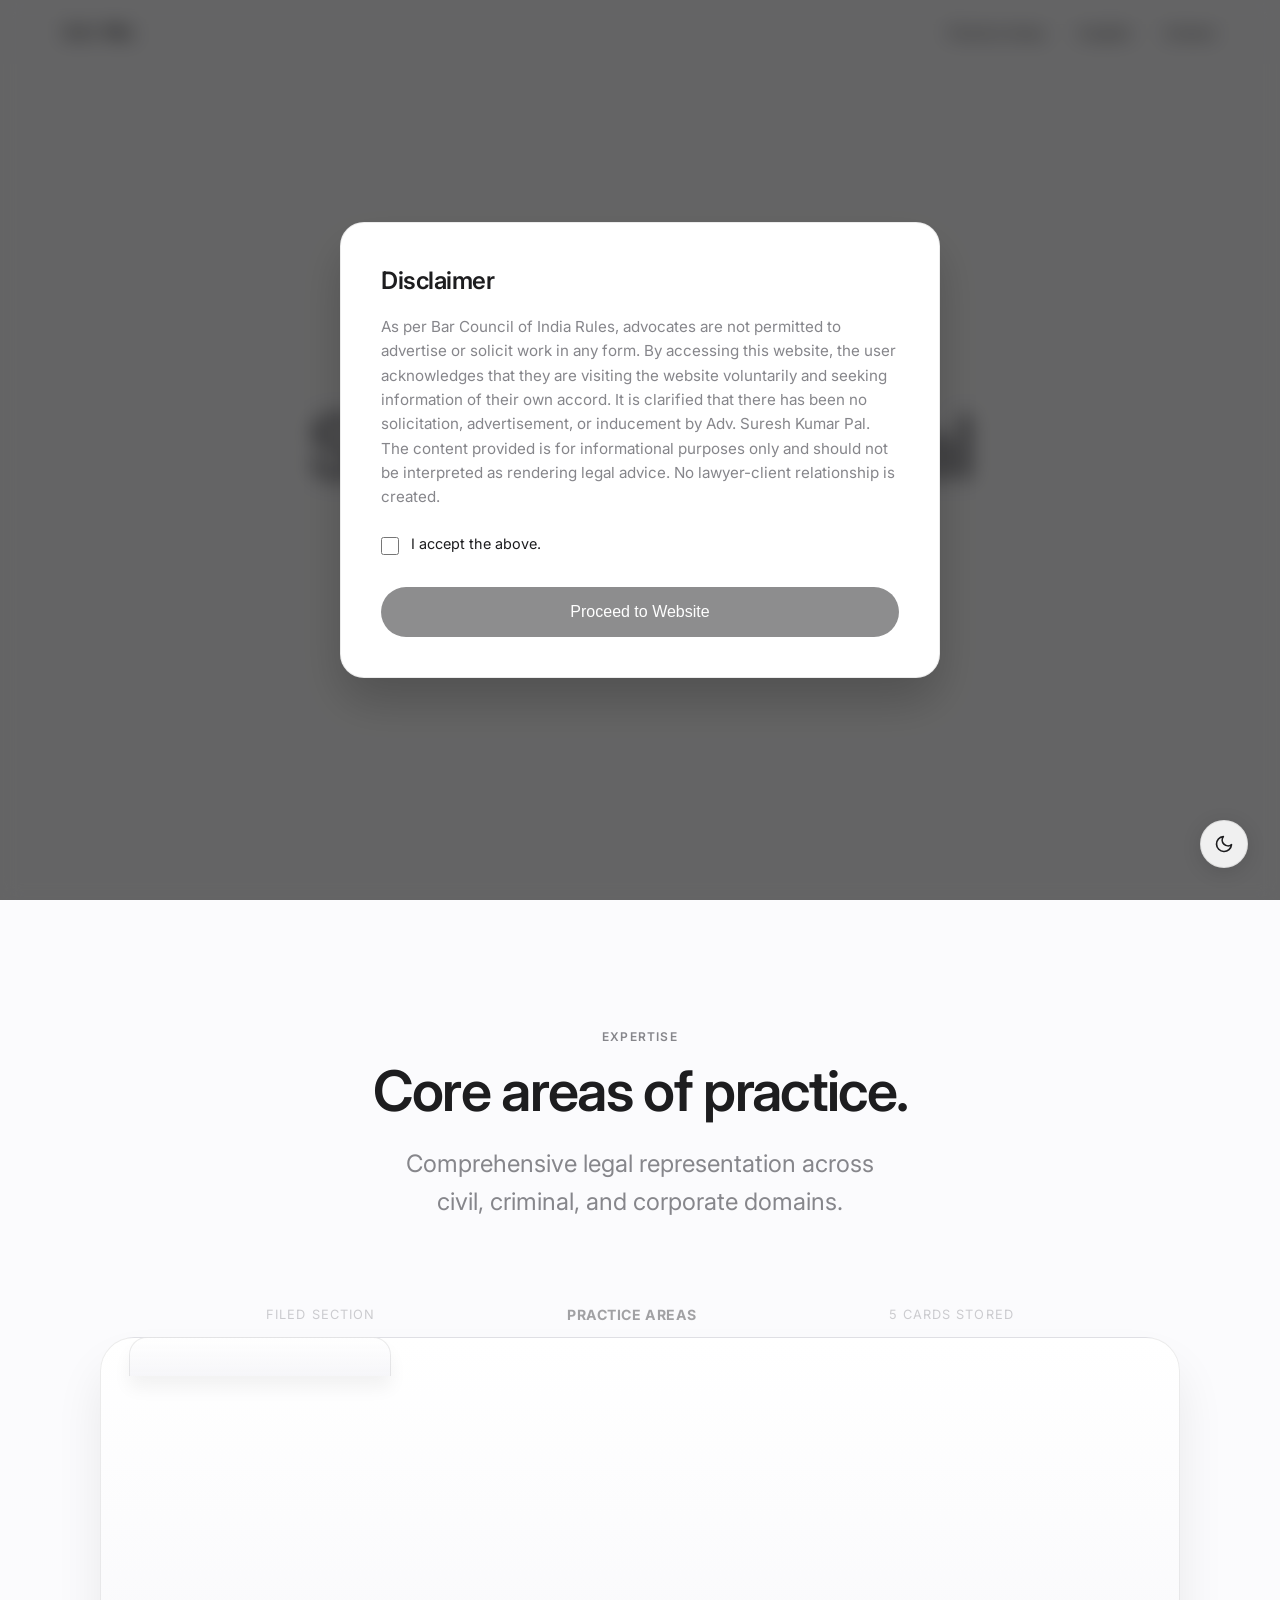
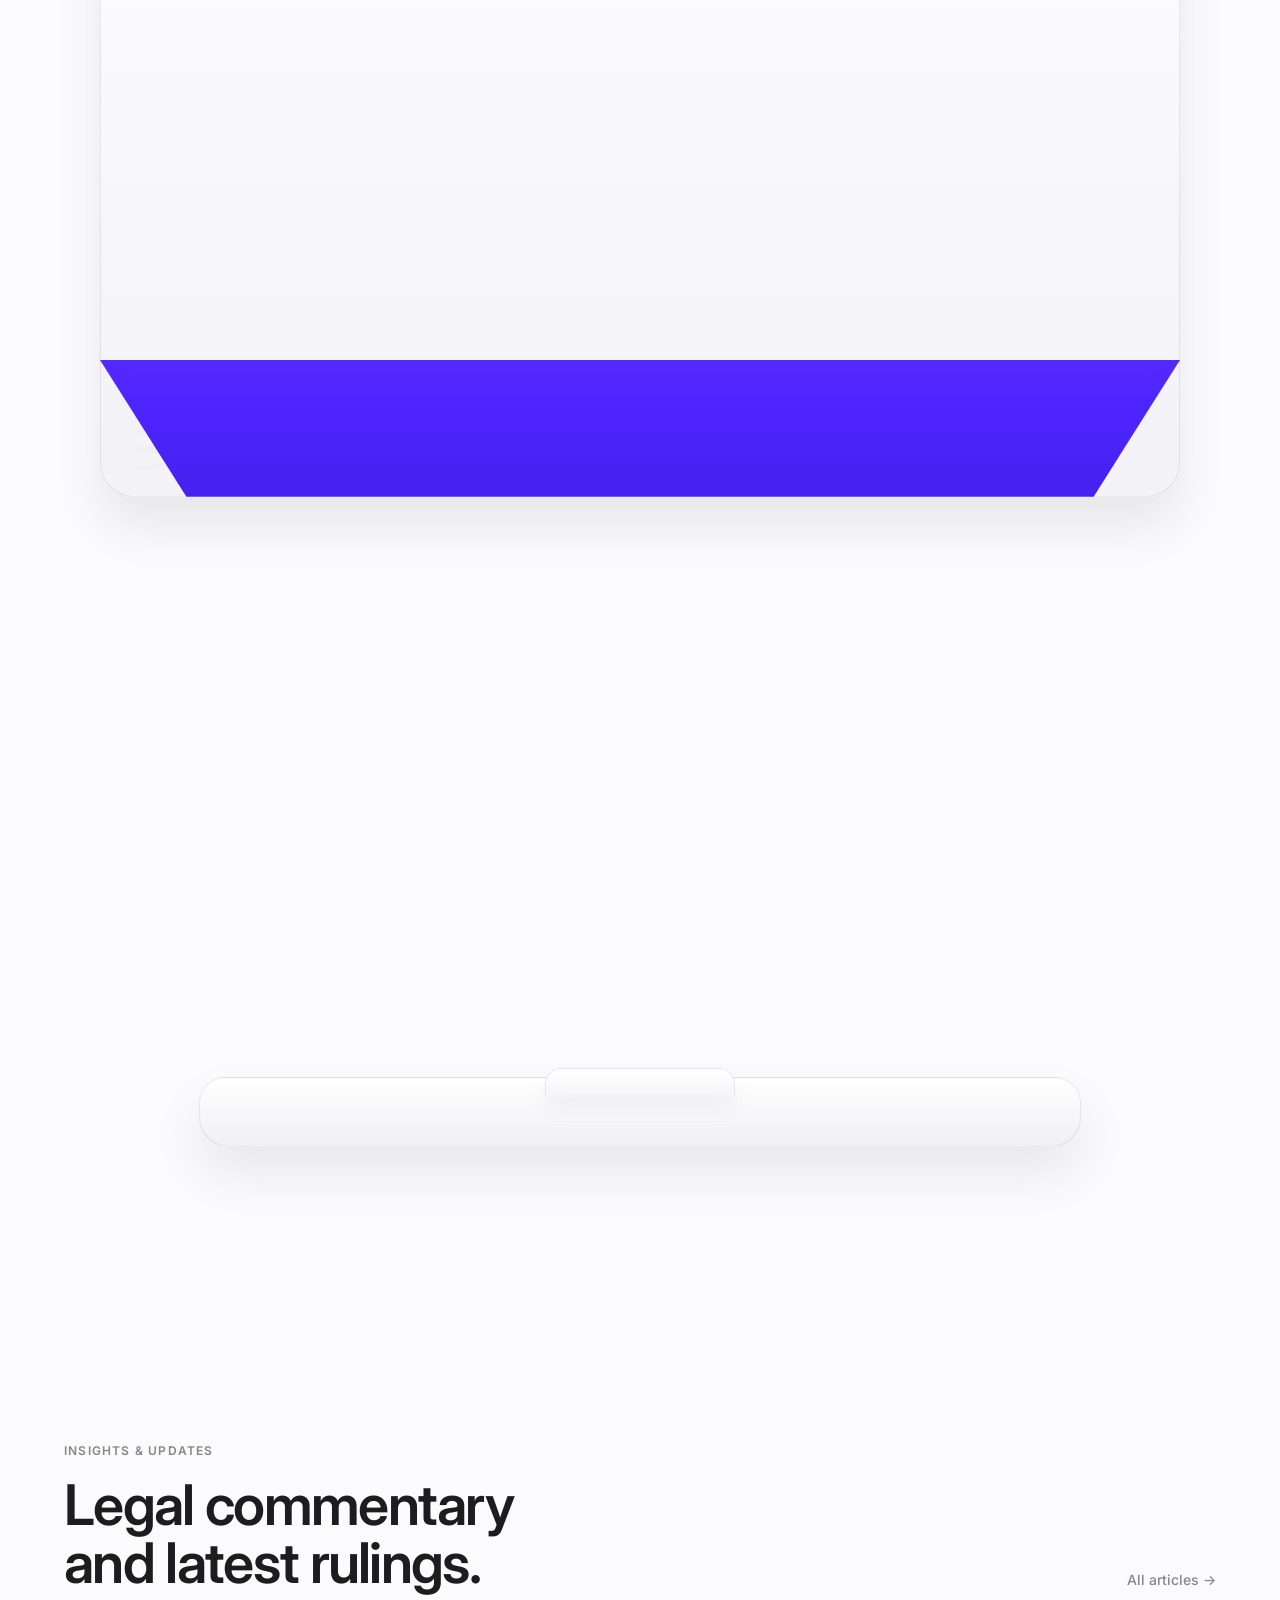
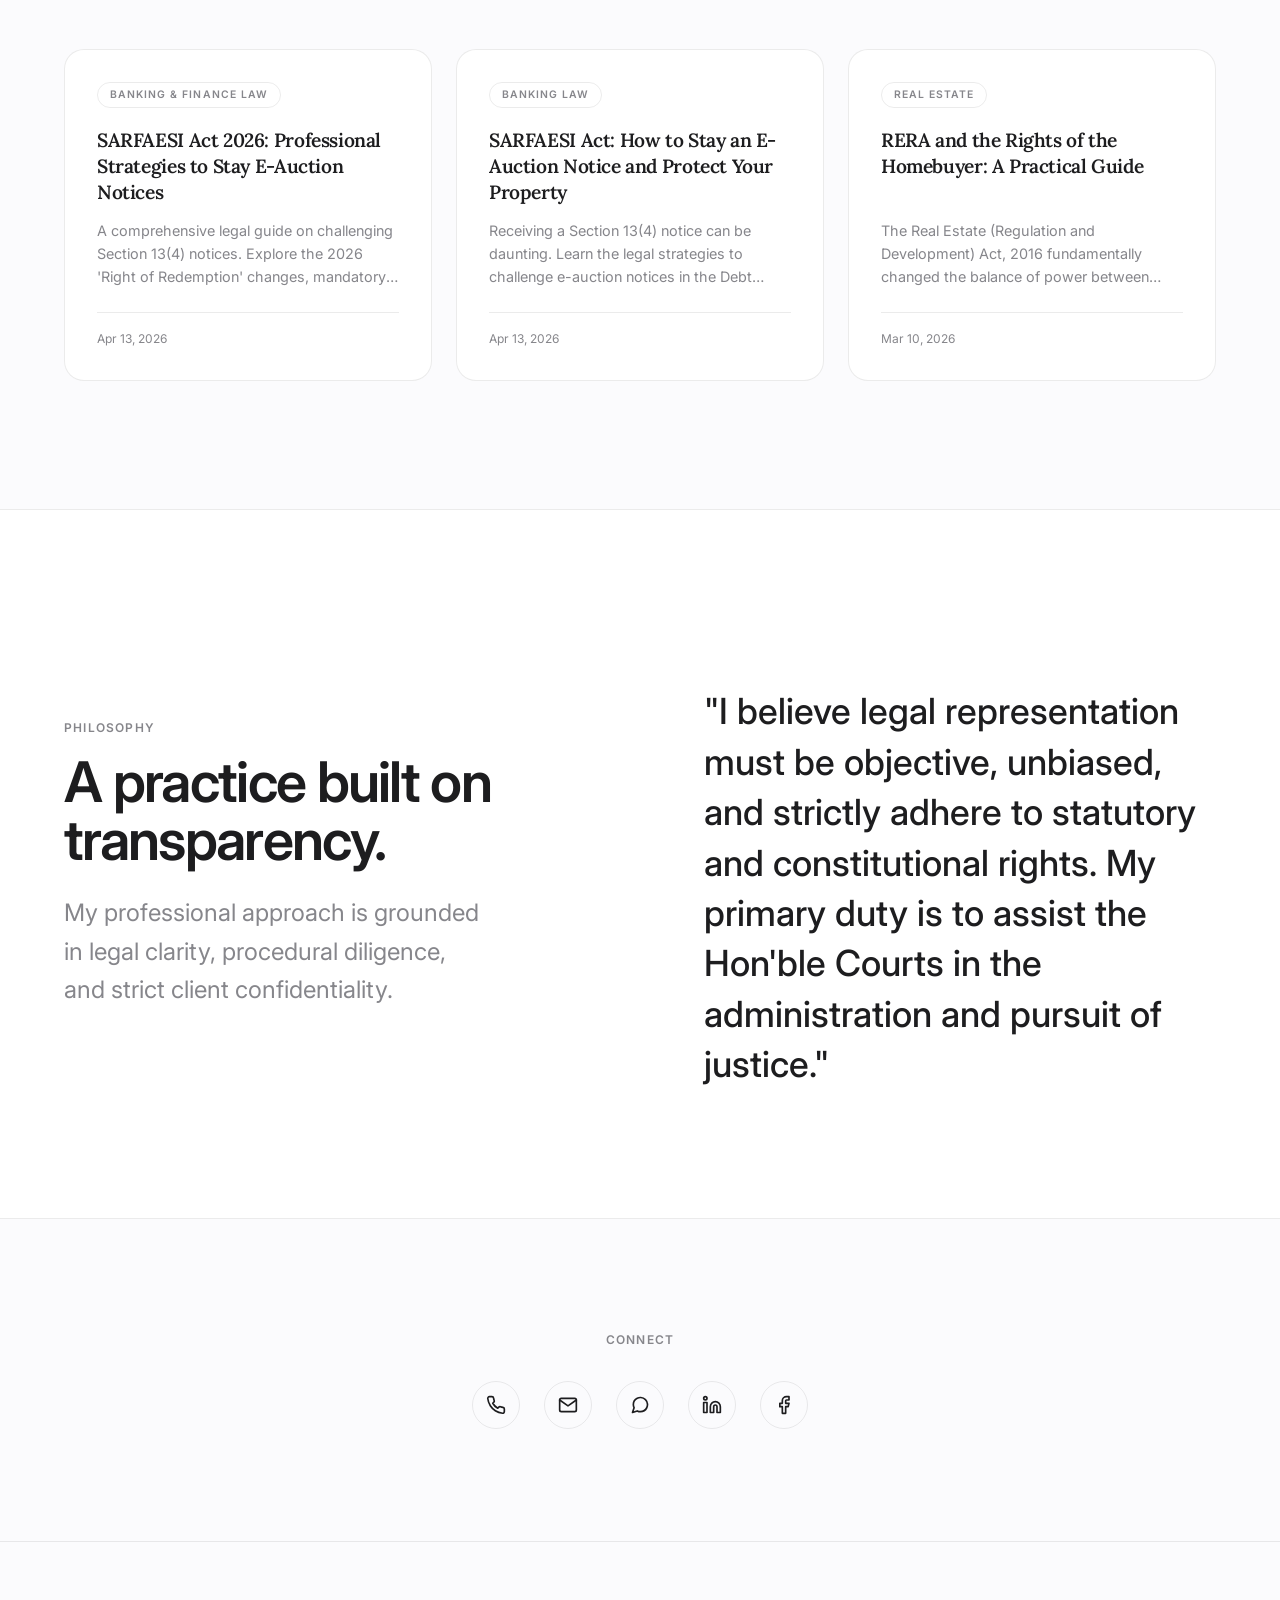
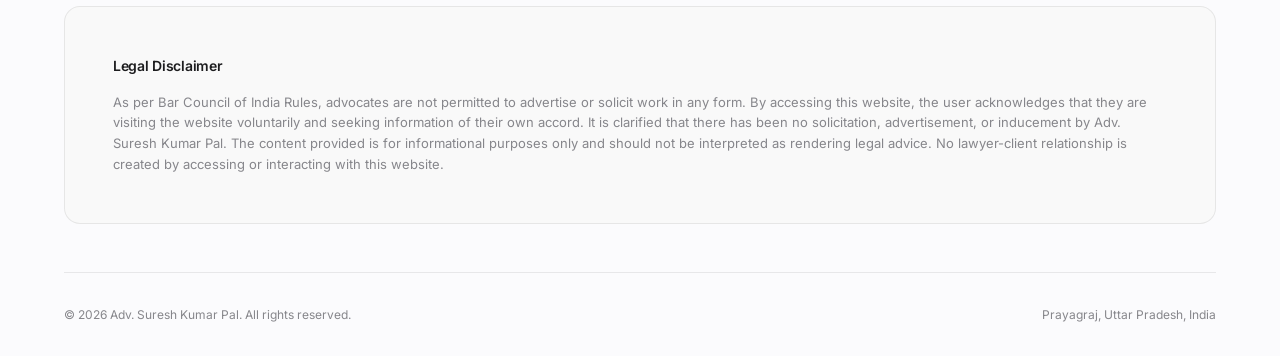
==== index.html @ 472069ef "Place practice area cards inside folder scene" ====
<!DOCTYPE html>
<html lang="en">

<head>
  <meta charset="UTF-8">
  <meta name="viewport" content="width=device-width, initial-scale=1.0, viewport-fit=cover">

  <title>Adv. Suresh Kumar Pal | High Court, Allahabad</title>
  <meta name="description"
    content="Advocate Suresh Kumar Pal - Delivering trusted legal expertise, civil litigation, and criminal defense at the High Court of Allahabad.">
  <meta name="keywords"
    content="Advocate Suresh Kumar Pal, High Court Allahabad, Lawyer Prayagraj, DRT, Civil Litigation, Criminal Defense">
  <meta name="author" content="Adv. Suresh Kumar Pal">

  <meta property="og:title" content="Advocate Suresh Kumar Pal">
  <meta property="og:description"
    content="Trusted legal expertise with integrity, precision, and unwavering commitment to justice.">
  <meta property="og:type" content="website">

  <link rel="preconnect" href="https://fonts.googleapis.com">
  <link rel="preconnect" href="https://fonts.gstatic.com" crossorigin>
  <link
    href="https://fonts.googleapis.com/css2?family=Inter:wght@300;400;500;600;700&family=Lora:ital,wght@0,400;0,600;1,400&display=swap"
    rel="stylesheet">

  <!-- Netlify Identity Widget -->
  <script src="https://identity.netlify.com/v1/netlify-identity-widget.js"></script>

  <style>
    /* ── BASE & VARIABLES ── */
    :root {
      --bg-color: #fbfbfd;
      --card-bg: #ffffff;
      --text-main: #1d1d1f;
      --text-muted: #86868b;
      --text-light: #f5f5f7;
      --accent: #2c2c2e;
      --border: rgba(0, 0, 0, 0.08);
      --nav-bg: rgba(251, 251, 253, 0.8);
      --ease: cubic-bezier(0.25, 0.1, 0.25, 1);
      --spring: cubic-bezier(0.175, 0.885, 0.32, 1.275);
    }

    html.dark-mode {
      --bg-color: #121212;
      --card-bg: #1e1e1e;
      --text-main: #f5f5f7;
      --text-muted: #a1a1a6;
      --text-light: #1d1d1f;
      --accent: #e5e5ea;
      --border: rgba(255, 255, 255, 0.15);
      --nav-bg: rgba(18, 18, 18, 0.85);
    }

    * {
      box-sizing: border-box;
      margin: 0;
      padding: 0;
    }

    html {
      scroll-behavior: smooth;
      font-size: 16px;
    }

    /* ── SCROLL PROGRESS ── */
    @keyframes progress { 0% { width: 0; } 100% { width: 100%; } }
    #progress-bar {
      position: fixed; top: 0; left: 0;
      height: 3px; width: 0%;
      background: var(--text-main);
      z-index: 2001;
      animation: progress linear forwards;
      animation-timeline: scroll(root);
    }

    body {
      font-family: 'Inter', -apple-system, BlinkMacSystemFont, "Segoe UI", Roboto, sans-serif;
      background-color: var(--bg-color);
      color: var(--text-main);
      line-height: 1.5;
      -webkit-font-smoothing: antialiased;
      -moz-osx-font-smoothing: grayscale;
      overflow-x: hidden;
      transition: background-color 0.3s var(--ease), color 0.3s var(--ease);
    }

    /* ── TYPOGRAPHY ── */
    h1,
    h2,
    h3,
    h4 {
      letter-spacing: -0.02em;
      font-weight: 600;
    }

    p {
      font-weight: 400;
      line-height: 1.6;
    }

    .eyebrow {
      font-size: 0.75rem;
      font-weight: 600;
      letter-spacing: 0.1em;
      text-transform: uppercase;
      color: var(--text-muted);
      margin-bottom: 1rem;
      display: block;
    }

    .section-title {
      font-size: clamp(2rem, 5vw, 3.5rem);
      line-height: 1.05;
      margin-bottom: 1.5rem;
      letter-spacing: -0.03em;
    }

    .section-subtitle {
      font-size: clamp(1.125rem, 2vw, 1.5rem);
      color: var(--text-muted);
      max-width: 700px;
      font-weight: 400;
      text-wrap: balance;
    }

    .text-center {
      text-align: center;
    }

    .text-center .section-subtitle {
      margin: 0 auto;
    }

    /* ── NAVIGATION (FROSTED GLASS) ── */
    nav {
      position: fixed;
      top: 0;
      left: 0;
      right: 0;
      height: 64px;
      display: flex;
      align-items: center;
      justify-content: space-between;
      padding: 0 5%;
      background: var(--nav-bg);
      backdrop-filter: saturate(180%) blur(20px);
      -webkit-backdrop-filter: saturate(180%) blur(20px);
      border-bottom: 1px solid transparent;
      z-index: 1000;
      transition: border-bottom 0.3s var(--ease);
    }

    nav.scrolled {
      border-bottom: 1px solid var(--border);
    }

    .nav-brand {
      font-size: 1rem;
      font-weight: 700;
      color: var(--text-main);
      text-decoration: none;
      letter-spacing: 0.05em;
      transition: opacity 0.3s var(--ease);
      -webkit-tap-highlight-color: transparent;
      position: relative;
      z-index: 1001; /* Above mobile menu overlay */
    }

    .nav-brand:hover {
      opacity: 0.8;
    }

    .nav-links {
      display: flex;
      gap: 32px;
      list-style: none;
      align-items: center;
    }
    
    .nav-links a {
      font-size: 0.875rem;
      font-weight: 500;
      color: var(--text-main);
      text-decoration: none;
      opacity: 0.8;
      transition: opacity 0.3s var(--ease), transform 0.2s var(--ease);
      padding-bottom: 2px;
    }
    
    .nav-links a:hover {
      opacity: 1;
      transform: translateY(-1px);
    }

    /* ── RESTORED: selector was accidentally deleted ── */
    .nav-icon:hover {
      color: var(--text-main);
      transform: scale(1.1);
      background: rgba(0, 0, 0, 0.03);
    }

    .nav-icon:active {
      transform: scale(0.92);
      transition: transform 0.1s ease-out;
    }

    /* Tooltip */
    .nav-icon::after {
      content: attr(data-tooltip);
      position: absolute;
      bottom: -28px;
      left: 50%;
      transform: translateX(-50%) translateY(6px);
      opacity: 0;
      pointer-events: none;
      font-size: 0.6rem;
      font-weight: 600;
      letter-spacing: 0.08em;
      text-transform: uppercase;
      color: #fff;
      background: var(--text-main);
      padding: 3px 8px;
      border-radius: 6px;
      white-space: nowrap;
      transition: opacity 0.25s var(--ease), transform 0.25s var(--ease);
      z-index: 10;
    }

    .nav-icon:hover::after {
      opacity: 1;
      transform: translateX(-50%) translateY(0);
    }

    .menu-toggle {
      display: none;
      background: none;
      border: none;
      padding: 0.5rem;
      cursor: pointer;
      color: var(--text-main);
      z-index: 1001;
    }
    
    .mobile-menu-overlay {
      position: fixed;
      top: 0; left: 0; width: 100%; height: 100vh;
      background: rgba(251, 251, 253, 0.95);
      backdrop-filter: blur(10px);
      -webkit-backdrop-filter: blur(10px);
      z-index: 999;
      display: flex; align-items: center; justify-content: center;
      opacity: 0; pointer-events: none;
      transition: opacity 0.3s var(--ease);
    }
    
    .mobile-menu-overlay.active {
      opacity: 1; pointer-events: auto;
    }
    
    .mobile-menu-content {
      display: flex; flex-direction: column; gap: 40px; text-align: center;
      transform: translateY(20px); transition: transform 0.4s var(--spring);
    }
    
    .mobile-menu-overlay.active .mobile-menu-content {
      transform: translateY(0);
    }
    
    .mobile-link {
      font-size: 1.5rem; font-weight: 600; color: #1d1d1f; text-decoration: none;
    }
    
    @media (max-width: 768px) {
      .nav-links { display: none; }
      .menu-toggle { display: block; }
    }
    
    /* ── GLOBAL FAB ── */
    .fab-btn {
      position: fixed;
      bottom: 32px;
      right: 32px;
      width: 48px;
      height: 48px;
      border-radius: 50%;
      background: rgba(255, 255, 255, 0.9);
      backdrop-filter: blur(10px);
      -webkit-backdrop-filter: blur(10px);
      box-shadow: 0 4px 20px rgba(0,0,0,0.12);
      display: flex;
      align-items: center;
      justify-content: center;
      z-index: 9999;
      border: 1px solid var(--border);
      cursor: pointer;
      transition: transform 0.3s var(--spring), box-shadow 0.3s var(--ease);
      color: var(--text-main);
    }
    .fab-btn:hover {
      transform: scale(1.05) translateY(-2px);
      box-shadow: 0 6px 24px rgba(0,0,0,0.18);
    }
    .fab-btn:active {
      transform: scale(0.95);
    }
    html.dark-mode .fab-btn {
      background: rgba(28, 28, 30, 0.9);
      color: #fff;
      border-color: rgba(255,255,255,0.15);
      box-shadow: 0 4px 20px rgba(255,255,255,0.08);
    }

    /* ── HERO SECTION ── */
    .hero {
      min-height: 100vh;
      display: flex;
      flex-direction: column;
      justify-content: center;
      align-items: center;
      text-align: center;
      padding: 0 5%;
      padding-top: 64px;
    }

    .hero h1 {
      font-size: clamp(3rem, 8vw, 5.5rem);
      font-weight: 700;
      line-height: 1.05;
      letter-spacing: -0.04em;
      max-width: 1000px;
      margin-bottom: 1.5rem;
    }

    .hero h1 span {
      color: var(--text-muted);
    }

    .hero p {
      font-size: clamp(1.25rem, 3vw, 1.75rem);
      color: var(--text-muted);
      max-width: 700px;
      margin: 0 auto 3rem auto;
      font-weight: 400;
      text-wrap: balance;
    }

    .btn {
      display: inline-flex;
      align-items: center;
      justify-content: center;
      padding: 0.75rem 1.75rem;
      border-radius: 9999px;
      font-size: 1rem;
      font-weight: 500;
      text-decoration: none;
      transition: all 0.3s var(--ease), transform 0.25s var(--spring);
      cursor: pointer;
      -webkit-tap-highlight-color: transparent;
    }

    .btn:hover {
      transform: translateY(-1px);
    }

    .btn:active {
      transform: scale(0.98);
      transition: transform 0.1s ease-out;
    }

    .btn-primary {
      background: var(--text-main);
      color: #fff;
      border: 1px solid var(--text-main);
      position: relative;
      overflow: hidden;
    }

    .btn-primary::before {
      content: '';
      position: absolute;
      top: 0;
      left: -100%;
      width: 50%;
      height: 100%;
      background: linear-gradient(to right, rgba(255, 255, 255, 0) 0%, rgba(255, 255, 255, 0.15) 50%, rgba(255, 255, 255, 0) 100%);
      transform: skewX(-25deg);
      transition: left 0.6s var(--ease);
    }

    .btn-primary:hover {
      background: #424245;
      border-color: #424245;
      transform: scale(1.02);
    }

    .btn-primary:hover::before {
      left: 150%;
    }

    /* ── LAYOUT CONTAINERS ── */
    .section {
      padding: 8rem 5%;
    }

    .container {
      max-width: 1200px;
      margin: 0 auto;
    }

    .grid-2 {
      display: grid;
      grid-template-columns: 1fr 1fr;
      gap: 4rem;
      align-items: center;
    }

    /* ── ABOUT SECTION ── */
    .about-text p {
      font-size: 1.25rem;
      color: var(--text-muted);
      margin-bottom: 1.5rem;
    }

    .about-text p strong {
      color: var(--text-main);
    }

    /* ── PRACTICE AREAS ── */
    #practice {
      overflow: clip;
    }

    .practice-stack-stage {
      position: relative;
      margin-top: 4rem;
      min-height: 1500px;
      padding: 0 0 10rem;
      perspective: 1600px;
      perspective-origin: center top;
      --stack-progress: 0;
      --folder-open: 0;
      --stored-progress: 0;
    }

    .practice-stack-stage::before {
      content: '';
      position: absolute;
      left: 50%;
      bottom: 2.4rem;
      width: min(100%, 880px);
      height: 68px;
      transform: translateX(-50%);
      border-radius: 26px 26px 30px 30px;
      background:
        linear-gradient(180deg, rgba(255, 255, 255, 0.88), rgba(240, 240, 245, 0.98));
      border: 1px solid rgba(0, 0, 0, 0.08);
      box-shadow:
        inset 0 1px 0 rgba(255, 255, 255, 0.95),
        0 26px 50px rgba(0, 0, 0, 0.08);
      z-index: 0;
      transition: transform 0.5s var(--ease), box-shadow 0.5s var(--ease);
    }

    .practice-stack-stage::after {
      content: '';
      position: absolute;
      left: 50%;
      bottom: calc(2.4rem + 52px);
      width: 188px;
      height: 26px;
      transform: translateX(calc(-50% + (var(--folder-open) * 14px)));
      border-radius: 16px 16px 0 0;
      background: linear-gradient(180deg, rgba(255, 255, 255, 0.94), rgba(246, 246, 249, 0.98));
      border: 1px solid rgba(0, 0, 0, 0.08);
      border-bottom: none;
      box-shadow: 0 12px 22px rgba(0, 0, 0, 0.05);
      z-index: 0;
      transition: transform 0.5s var(--ease);
    }

    .practice-folder-component {
      position: sticky;
      top: 140px;
      width: min(100%, 1080px);
      margin: 0 auto;
      transform: translateY(calc(18px - (var(--stored-progress) * 22px)));
      pointer-events: auto;
      z-index: 1;
      transition: transform 0.45s var(--ease), opacity 0.45s var(--ease);
    }

    .practice-folder-meta {
      display: flex;
      align-items: center;
      justify-content: space-between;
      gap: 1rem;
      margin: 0 auto 0.75rem;
      width: min(100%, 760px);
      padding: 0 0.4rem;
      color: var(--text-muted);
      font-size: 0.8rem;
      letter-spacing: 0.08em;
      text-transform: uppercase;
      opacity: calc(0.4 + (var(--stored-progress) * 0.6));
    }

    .practice-folder-meta strong {
      color: var(--text-main);
      font-size: 0.88rem;
      letter-spacing: 0.04em;
    }

    .practice-folder-shell {
      position: relative;
      width: min(100%, 1080px);
      min-height: 760px;
      margin: 0 auto;
      padding: 2.5rem 2rem 5.5rem;
      border-radius: 34px;
      background:
        linear-gradient(180deg, rgba(255, 255, 255, 0.98), rgba(242, 242, 247, 0.98));
      border: 1px solid rgba(0, 0, 0, 0.08);
      box-shadow:
        inset 0 1px 0 rgba(255, 255, 255, 0.95),
        0 30px 48px rgba(0, 0, 0, 0.08);
      overflow: visible;
    }

    .practice-folder-shell::before {
      content: '';
      position: absolute;
      left: 28px;
      top: -1px;
      width: 260px;
      height: 38px;
      border-radius: 18px 18px 0 0;
      background: linear-gradient(180deg, rgba(255, 255, 255, 1), rgba(246, 246, 249, 0.98));
      border: 1px solid rgba(0, 0, 0, 0.08);
      border-bottom: none;
      box-shadow: 0 12px 18px rgba(0, 0, 0, 0.05);
    }

    .practice-folder-tracks {
      position: absolute;
      inset: auto 34px 26px;
      height: 74px;
      display: flex;
      flex-direction: column;
      gap: 10px;
      justify-content: flex-end;
      pointer-events: none;
    }

    .practice-folder-file {
      height: 13px;
      border-radius: 999px;
      background: linear-gradient(90deg, rgba(0, 0, 0, 0.08), rgba(0, 0, 0, 0.02));
      transform-origin: left center;
      transform: scaleX(calc(0.35 + var(--stored-progress) * 0.65));
      opacity: calc(0.15 + var(--stored-progress) * 0.75);
      transition: transform 0.4s var(--ease), opacity 0.4s var(--ease);
    }

    .practice-folder-file:nth-child(1) { width: 88%; }
    .practice-folder-file:nth-child(2) { width: 80%; }
    .practice-folder-file:nth-child(3) { width: 92%; }
    .practice-folder-file:nth-child(4) { width: 74%; }
    .practice-folder-file:nth-child(5) { width: 84%; }

    .practice-grid {
      position: relative;
      min-height: 610px;
      z-index: 1;
      transform-style: preserve-3d;
    }

    .practice-folder-front {
      position: absolute;
      left: -1px;
      right: -1px;
      bottom: -1px;
      height: 190px;
      border-radius: 34px 34px 34px 34px;
      background: linear-gradient(180deg, #5f2dff 0%, #4e25ff 50%, #4520ee 100%);
      border: 1px solid rgba(77, 36, 238, 0.9);
      box-shadow:
        inset 0 1px 0 rgba(255, 255, 255, 0.18),
        0 24px 32px rgba(69, 32, 238, 0.18);
      clip-path: polygon(0 28%, 100% 28%, 92% 100%, 8% 100%);
      z-index: 9;
      pointer-events: none;
    }

    .practice-card {
      background: var(--card-bg);
      padding: 2.5rem;
      border-radius: 24px;
      box-shadow:
        0 18px 44px rgba(0, 0, 0, 0.08),
        0 4px 16px rgba(0, 0, 0, 0.03);
      transition:
        transform 0.18s linear,
        box-shadow 0.35s var(--ease),
        border-color 0.35s var(--ease),
        background-color 0.35s var(--ease);
      border: 1px solid var(--border);
      -webkit-tap-highlight-color: transparent;
      position: relative;
      overflow: hidden;
      transform-style: preserve-3d;
      will-change: transform;
      width: min(100%, 352px);
      min-height: 240px;
      position: absolute;
      left: 50%;
      top: 210px;
      margin-left: -176px;
      opacity: var(--card-opacity, 1);
      pointer-events: auto;
      transform:
        translate3d(var(--card-shift-x, 0px), calc(var(--card-shift-y, 0px) + var(--pointer-shift-y, 0px)), calc(var(--card-depth, 0px) + var(--pointer-depth, 0px)))
        rotateX(var(--card-tilt-x, 0deg))
        rotateY(var(--card-tilt-y, 0deg))
        rotateZ(var(--card-rotate-z, 0deg))
        scale(calc(var(--card-scale, 1) * var(--press-scale, 1)));
    }

    .practice-card:active {
      --press-scale: 0.97;
      transition: transform 0.1s ease-out;
    }

    .practice-card:hover {
      box-shadow:
        0 30px 56px rgba(0, 0, 0, 0.12),
        0 10px 24px rgba(0, 0, 0, 0.06);
      border-color: rgba(0, 0, 0, 0.14);
    }

    .practice-card::before {
      content: '';
      position: absolute;
      inset: 0;
      background:
        radial-gradient(circle at var(--glow-x, 50%) var(--glow-y, 20%), rgba(255, 255, 255, 0.45), transparent 38%),
        linear-gradient(180deg, rgba(255, 255, 255, 0.2), transparent 48%);
      opacity: calc(0.2 + var(--pointer-active, 0) * 0.65);
      pointer-events: none;
      transition: opacity 0.3s var(--ease);
    }

    .practice-card::after {
      content: '';
      position: absolute;
      inset: auto 22px 14px;
      height: 1px;
      background: linear-gradient(90deg, transparent, rgba(0, 0, 0, 0.12), transparent);
      opacity: calc(0.2 + var(--stack-progress) * 0.6);
      transform: translateY(calc(var(--stack-progress) * -3px));
      pointer-events: none;
    }

    .practice-card h3 {
      font-size: 1.25rem;
      margin-bottom: 1rem;
      color: var(--text-main);
    }

    .practice-card ul {
      list-style: none;
      color: #6e6e73;
      font-size: 0.95rem;
    }

    .practice-card ul li {
      margin-bottom: 0.5rem;
      position: relative;
      padding-left: 1.25rem;
      transition: transform 0.4s var(--ease), color 0.4s var(--ease);
    }

    .practice-card:hover ul li {
      transform: translateX(6px);
      color: var(--text-main);
    }

    .practice-card ul li::before {
      content: '•';
      position: absolute;
      left: 0;
      color: var(--text-main);
      opacity: 0.3;
      transition: opacity 0.4s var(--ease), transform 0.4s var(--ease);
    }

    .practice-card:hover ul li::before {
      opacity: 0.8;
      transform: scale(1.2);
    }

    .practice-card:nth-child(1) { z-index: 8; }
    .practice-card:nth-child(2) { z-index: 7; }
    .practice-card:nth-child(3) { z-index: 6; }
    .practice-card:nth-child(4) { z-index: 5; }
    .practice-card:nth-child(5) { z-index: 4; }

    /* ── APPROACH SECTION ── */
    .approach-bg {
      background: var(--card-bg);
      border-top: 1px solid var(--border);
      border-bottom: 1px solid var(--border);
    }

    .quote {
      font-size: clamp(1.5rem, 3vw, 2.25rem);
      line-height: 1.4;
      font-weight: 500;
      color: var(--text-main);
      position: relative;
      padding-left: 2rem;
      margin-top: 3rem;
    }

    .quote::before {
      content: '';
      position: absolute;
      left: 0;
      top: 0;
      width: 4px;
      height: 100%;
      background: var(--text-main);
      transform-origin: top;
      transform: scaleY(0);
      transition: transform 1.2s var(--ease) 0.3s;
    }

    .reveal.visible .quote::before {
      transform: scaleY(1);
    }

    /* ── ARTICLES / INSIGHTS SECTION ── */
    #insights {
      background: var(--bg-color);
    }

    .articles-header {
      display: flex;
      align-items: flex-end;
      justify-content: space-between;
      margin-bottom: 3.5rem;
      flex-wrap: wrap;
      gap: 1.5rem;
    }

    .view-all-link {
      font-size: 0.875rem;
      font-weight: 500;
      color: var(--text-muted);
      text-decoration: none;
      display: inline-flex;
      align-items: center;
      gap: 0.4rem;
      transition: color 0.3s;
      white-space: nowrap;
      padding-bottom: 2px;
      border-bottom: 1px solid transparent;
      transition: color 0.3s, border-color 0.3s;
    }

    .view-all-link:hover {
      color: var(--text-main);
      border-bottom-color: var(--text-main);
    }

    .article-grid {
      display: grid;
      grid-template-columns: repeat(auto-fit, minmax(320px, 1fr));
      gap: 1.5rem;
    }

    /* Article Card */
    .article-card {
      display: flex;
      flex-direction: column;
      background: var(--card-bg);
      border: 1px solid var(--border);
      border-radius: 20px;
      padding: 2rem;
      text-decoration: none;
      color: inherit;
      transition: transform 0.4s var(--ease), box-shadow 0.4s var(--ease), border-color 0.4s var(--ease);
      cursor: pointer;
      min-height: 240px;
      -webkit-tap-highlight-color: transparent;
    }

    .article-card:active {
      transform: scale(0.97);
      transition: transform 0.1s ease-out;
    }

    .article-card:hover {
      transform: translateY(-4px);
      box-shadow: 0 16px 40px rgba(0, 0, 0, 0.08);
      border-color: rgba(0, 0, 0, 0.14);
    }

    .article-tag {
      display: inline-block;
      font-size: 0.65rem;
      font-weight: 600;
      letter-spacing: 0.1em;
      text-transform: uppercase;
      color: var(--text-muted);
      border: 1px solid var(--border);
      border-radius: 980px;
      padding: 0.25rem 0.75rem;
      margin-bottom: 1.25rem;
      align-self: flex-start;
    }

    .article-card-title {
      font-family: 'Lora', Georgia, serif;
      font-size: 1.2rem;
      font-weight: 600;
      line-height: 1.35;
      margin-bottom: 0.85rem;
      color: var(--text-main);
      flex-grow: 1;
    }

    .article-card-excerpt {
      font-size: 0.9rem;
      color: var(--text-muted);
      line-height: 1.6;
      margin-bottom: 1.5rem;
      display: -webkit-box;
      -webkit-box-orient: vertical;
      -webkit-line-clamp: 3;
      overflow: hidden;
    }

    .article-card-footer {
      display: flex;
      align-items: center;
      justify-content: space-between;
      padding-top: 1rem;
      border-top: 1px solid var(--border);
      margin-top: auto;
    }

    .article-card-date {
      font-size: 0.75rem;
      color: var(--text-muted);
    }

    .article-read-arrow {
      font-size: 0.8rem;
      font-weight: 500;
      color: var(--text-main);
      display: flex;
      align-items: center;
      gap: 0.3rem;
      opacity: 0;
      transform: translateX(-4px);
      transition: opacity 0.3s, transform 0.3s;
    }

    .article-card:hover .article-read-arrow {
      opacity: 1;
      transform: translateX(0);
    }

    /* Empty state */
    .articles-empty {
      grid-column: 1 / -1;
      text-align: center;
      padding: 4rem 0;
      color: var(--text-muted);
      font-size: 1rem;
    }

    /* ── CONTACT SECTION ── */
    .contact-box {
      background: var(--text-main);
      color: var(--text-light);
      border-radius: 32px;
      padding: 5rem;
      display: grid;
      grid-template-columns: 1fr 1fr;
      gap: 4rem;
      overflow: hidden;
      position: relative;
    }

    .contact-box h2 {
      color: #fff;
      margin-bottom: 0.5rem;
    }

    .contact-box .section-subtitle {
      color: #a1a1a6;
      margin-bottom: 3rem;
    }

    .contact-info-item {
      margin-bottom: 2rem;
    }

    .contact-info-item h4 {
      font-size: 0.875rem;
      text-transform: uppercase;
      letter-spacing: 0.05em;
      color: #a1a1a6;
      margin-bottom: 0.5rem;
    }

    .contact-info-item p,
    .contact-info-item a {
      font-size: 1.125rem;
      color: #fff;
      text-decoration: none;
      line-height: 1.5;
    }

    .contact-info-item a:hover {
      text-decoration: underline;
    }

    /* ── FOOTER & DISCLAIMER ── */
    footer {
      background: var(--bg-color);
      padding: 4rem 5% 2rem;
      border-top: 1px solid var(--border);
    }

    .disclaimer-box {
      background: #f9f9f9;
      border: 1px solid var(--border);
      border-radius: 16px;
      padding: 3rem;
      margin-bottom: 3rem;
    }

    .disclaimer-box h4 {
      font-size: 0.875rem;
      margin-bottom: 1rem;
      color: var(--text-main);
    }

    .disclaimer-box p {
      font-size: 13px;
      color: var(--text-muted);
      line-height: 1.6;
    }

    .footer-bottom {
      display: flex;
      justify-content: space-between;
      align-items: center;
      padding-top: 2rem;
      border-top: 1px solid var(--border);
      font-size: 0.75rem;
      color: var(--text-muted);
    }

    /* ── SCROLL REVEAL (CSS VIEW TIMELINES) ── */
    section, header, footer {
      view-timeline-name: --section-reveal;
    }

    @media (prefers-reduced-motion: no-preference) {
      @keyframes reveal {
        0% { opacity: 0; transform: translateY(30px); }
        100% { opacity: 1; transform: translateY(0); }
      }

      .reveal-on-scroll {
        opacity: 0;
        animation: reveal 0.8s cubic-bezier(0.22, 1, 0.36, 1) forwards;
        animation-timeline: --section-reveal;
        animation-range: entry 5% cover 25%;
      }

      /* Hero Section - Immediate on load */
      header.hero .reveal-on-scroll {
        animation-timeline: auto; /* not scroll-driven */
        animation-range: normal;
      }
      
      header.hero h1.reveal-on-scroll { animation-delay: 0s; }
      header.hero p.reveal-on-scroll { animation-delay: 0.1s; }
    }

    /* ── CONNECT ICONS ── */
    .connect-icon {
      display: inline-flex;
      align-items: center;
      justify-content: center;
      width: 48px;
      height: 48px;
      border-radius: 50%;
      background: transparent;
      border: 1px solid var(--border);
      color: var(--text-main);
      text-decoration: none;
      transition: all 0.3s cubic-bezier(0.25, 0.8, 0.25, 1);
      -webkit-tap-highlight-color: transparent;
    }

    .connect-icon:hover {
      transform: translateY(-4px) scale(1.02);
      box-shadow: 0 10px 20px rgba(0, 0, 0, 0.08);
      background: var(--text-main);
      color: var(--bg-color);
      border-color: var(--text-main);
    }

    .connect-icon:active {
      transform: translateY(0) scale(0.96);
      box-shadow: 0 2px 4px rgba(0, 0, 0, 0.05);
      transition: all 0.1s ease-out;
    }

    /* ── RESPONSIVE DESIGN ── */
    @media (max-width: 900px) {
      .grid-2 {
        grid-template-columns: 1fr;
        gap: 2rem;
      }

      .contact-box {
        grid-template-columns: 1fr;
        padding: 3rem;
      }

      .articles-header {
        flex-direction: column;
        align-items: flex-start;
      }
    }

    @media (max-width: 768px) {
      .nav-links {
        display: none;
      }

      .section {
        padding: 5rem 5%;
      }

      .hero p {
        font-size: 1.125rem;
      }

      .quote {
        padding-left: 1rem;
        font-size: 1.25rem;
      }

      .footer-bottom {
        flex-direction: column;
        gap: 1rem;
        text-align: center;
      }

      .article-grid {
        grid-template-columns: 1fr;
      }

      .practice-stack-stage {
        min-height: auto;
        padding-bottom: 4rem;
        perspective: none;
      }

      .practice-stack-stage::before,
      .practice-stack-stage::after {
        display: none;
      }

      .practice-folder-component {
        position: relative;
        top: auto;
        width: 100%;
        margin: 1.25rem auto 0;
        transform: none;
        opacity: 1;
      }

      .practice-folder-meta {
        width: 100%;
        font-size: 0.72rem;
      }

      .practice-folder-shell::before {
        left: 18px;
        width: 148px;
      }

      .practice-grid {
        position: relative;
        top: auto;
        min-height: auto;
        display: grid;
        grid-template-columns: 1fr;
        gap: 1.5rem;
      }

      .practice-folder-shell {
        min-height: auto;
        padding: 2rem 1rem 2rem;
      }

      .practice-folder-tracks,
      .practice-folder-front {
        display: none;
      }

      .practice-card {
        width: 100%;
        min-height: 0;
        position: relative;
        left: auto;
        top: auto;
        margin-left: 0;
        transform:
          translate3d(0, calc(var(--card-shift-y, 0px) * 0.12), 0)
          rotateX(0deg)
          rotateY(0deg)
          rotateZ(0deg)
          scale(1) !important;
      }
    }

    /* ── BCI DISCLAIMER MODAL ── */
    #bci-disclaimer-overlay {
      position: fixed;
      top: 0;
      left: 0;
      width: 100vw;
      height: 100vh;
      background: rgba(0, 0, 0, 0.6);
      backdrop-filter: blur(10px);
      -webkit-backdrop-filter: blur(10px);
      display: flex;
      align-items: center;
      justify-content: center;
      z-index: 9999;
      opacity: 0;
      visibility: hidden;
      transition: opacity 0.4s var(--ease), visibility 0.4s;
      padding: 1rem;
    }

    #bci-disclaimer-overlay.active {
      opacity: 1;
      visibility: visible;
    }

    .bci-modal {
      background: var(--card-bg);
      width: 100%;
      max-width: 600px;
      border-radius: 24px;
      padding: 2.5rem;
      box-shadow: 0 24px 48px rgba(0, 0, 0, 0.2);
      border: 1px solid var(--border);
      transform: translateY(20px);
      transition: transform 0.4s var(--ease);
    }

    #bci-disclaimer-overlay.active .bci-modal {
      transform: translateY(0);
    }

    .bci-modal h2 {
      font-size: 1.5rem;
      margin-bottom: 1rem;
      color: var(--text-main);
    }

    .bci-modal p {
      font-size: 0.95rem;
      color: var(--text-muted);
      margin-bottom: 1.5rem;
      line-height: 1.6;
    }

    .bci-checkbox-wrapper {
      display: flex;
      align-items: flex-start;
      gap: 0.75rem;
      margin-bottom: 2rem;
    }

    .bci-checkbox-wrapper input[type="checkbox"] {
      margin-top: 0.25rem;
      width: 1.1rem;
      height: 1.1rem;
      cursor: pointer;
    }

    .bci-checkbox-wrapper label {
      font-size: 0.9rem;
      color: var(--text-main);
      cursor: pointer;
      user-select: none;
    }

    .btn-bci-proceed {
      width: 100%;
      padding: 1rem;
      background: var(--text-main);
      color: #fff;
      border: none;
      border-radius: 980px;
      font-size: 1rem;
      font-weight: 500;
      cursor: pointer;
      transition: all 0.3s var(--ease), transform 0.25s var(--spring);
      opacity: 0.5;
      pointer-events: none;
      -webkit-tap-highlight-color: transparent;
    }

    .btn-bci-proceed.active:active {
      transform: scale(0.96);
      transition: transform 0.1s ease-out;
    }

    .btn-bci-proceed.active {
      opacity: 1;
      pointer-events: auto;
    }

    .btn-bci-proceed.active:hover {
      background: #424245;
    }
  </style>
  <style>
    /* Dark Mode Global Specific Scopes */
    html.dark-mode nav { background: rgba(18, 18, 18, 0.85) !important; }
    html.dark-mode .nav-brand, html.dark-mode .nav-links a { color: #eaeaea !important; }
    html.dark-mode .mobile-link { color: #f5f5f7 !important; }
    html.dark-mode .connect-icon svg { fill: currentColor !important; stroke: currentColor !important; }
    html.dark-mode .section-subtitle, html.dark-mode .eyebrow, html.dark-mode .article-tag, html.dark-mode .results-count, html.dark-mode .footer-bottom, html.dark-mode .post-meta { color: #a0a0a0 !important; }
    html.dark-mode .disclaimer-box { background: #111111 !important; border: 1px solid #222222 !important; }
    html.dark-mode .practice-stack-stage::before {
      background: linear-gradient(180deg, rgba(52, 52, 56, 0.98), rgba(28, 28, 32, 0.98));
      border-color: rgba(255, 255, 255, 0.1);
      box-shadow: inset 0 1px 0 rgba(255, 255, 255, 0.06), 0 26px 50px rgba(0, 0, 0, 0.28);
    }
    html.dark-mode .practice-stack-stage::after {
      background: linear-gradient(180deg, rgba(62, 62, 68, 0.98), rgba(38, 38, 42, 0.98));
      border-color: rgba(255, 255, 255, 0.1);
    }
    html.dark-mode .practice-folder-shell {
      background: linear-gradient(180deg, rgba(42, 42, 48, 0.98), rgba(28, 28, 32, 0.98));
      border-color: rgba(255, 255, 255, 0.1);
      box-shadow: inset 0 1px 0 rgba(255, 255, 255, 0.05), 0 30px 48px rgba(0, 0, 0, 0.3);
    }
    html.dark-mode .practice-folder-shell::before {
      background: linear-gradient(180deg, rgba(58, 58, 64, 1), rgba(42, 42, 48, 0.98));
      border-color: rgba(255, 255, 255, 0.1);
    }
    html.dark-mode .practice-folder-file {
      background: linear-gradient(90deg, rgba(255, 255, 255, 0.14), rgba(255, 255, 255, 0.03));
    }
    html.dark-mode .practice-folder-front {
      background: linear-gradient(180deg, #6338ff 0%, #4c26ff 46%, #3a1fcf 100%);
      border-color: rgba(133, 102, 255, 0.56);
      box-shadow: inset 0 1px 0 rgba(255, 255, 255, 0.14), 0 24px 32px rgba(38, 21, 129, 0.34);
    }
    html.dark-mode .practice-card::after {
      background: linear-gradient(90deg, transparent, rgba(255, 255, 255, 0.12), transparent);
    }
  </style>
  <script src="theme.js"></script>
</head>

<body>
  <div id="progress-bar"></div>

  <div id="bci-disclaimer-overlay">
    <div class="bci-modal">
      <h2>Disclaimer</h2>
      <p>As per Bar Council of India Rules, advocates are not permitted to advertise or solicit work in any form. By accessing this website, the user acknowledges that they are visiting the website voluntarily and seeking information of their own accord. It is clarified that there has been no solicitation, advertisement, or inducement by Adv. Suresh Kumar Pal. The content provided is for informational purposes only and should not be interpreted as rendering legal advice. No lawyer-client relationship is created.</p>
      <div class="bci-checkbox-wrapper">
        <input type="checkbox" id="bci-accept-checkbox">
        <label for="bci-accept-checkbox">I accept the above.</label>
      </div>
      <button id="bci-proceed-btn" class="btn-bci-proceed">Proceed to Website</button>
    </div>
  </div>

  <nav id="navbar">
    <a href="index.html" class="nav-brand">S.K. PAL</a>
    <ul class="nav-links">
      <li><a href="#practice">Practice Areas</a></li>
      <li><a href="#insights">Insights</a></li>
      <li><a href="#contact">Contact</a></li>
    </ul>
    <button class="menu-toggle" id="mobile-menu-btn" aria-label="Toggle Menu">
      <svg width="24" height="24" viewBox="0 0 24 24" fill="none" stroke="currentColor" stroke-width="2" stroke-linecap="round" stroke-linejoin="round" id="hamburger-icon"><line x1="3" y1="12" x2="21" y2="12"></line><line x1="3" y1="6" x2="21" y2="6"></line><line x1="3" y1="18" x2="21" y2="18"></line></svg>
      <svg width="24" height="24" viewBox="0 0 24 24" fill="none" stroke="currentColor" stroke-width="2" stroke-linecap="round" stroke-linejoin="round" id="close-icon" style="display:none;"><line x1="18" y1="6" x2="6" y2="18"></line><line x1="6" y1="6" x2="18" y2="18"></line></svg>
    </button>
  </nav>

  <div class="mobile-menu-overlay" id="mobile-menu">
    <div class="mobile-menu-content">
      <a href="#practice" class="mobile-link">Practice Areas</a>
      <a href="#insights" class="mobile-link">Insights</a>
      <a href="#contact" class="mobile-link">Contact</a>
    </div>
  </div>

  <header class="hero">
    <div>
      <h1 class="reveal-on-scroll">Advocate<br><span>Suresh Kumar Pal</span></h1>
      <p class="reveal-on-scroll">Practicing before the Hon'ble High Court of Judicature at Allahabad.</p>
    </div>
  </header>



  <section id="practice" class="section" style="background: var(--bg-color);">
    <div class="container">
      <div class="text-center reveal-on-scroll">
        <span class="eyebrow">Expertise</span>
        <h2 class="section-title">Core areas of practice.</h2>
        <p class="section-subtitle">Comprehensive legal representation across civil, criminal, and corporate domains.
        </p>
      </div>

      <div class="practice-stack-stage">
      <div class="practice-folder-component">
        <div class="practice-folder-meta">
          <span>Filed Section</span>
          <strong>Practice Areas</strong>
          <span>5 cards stored</span>
        </div>
        <div class="practice-folder-shell">
          <div class="practice-grid">
            <div class="practice-card reveal-on-scroll" style="animation-delay: 0.1s;" data-stack-index="0">
              <h3>Litigation & Dispute Resolution</h3>
              <ul>
                <li>Civil Disputes, Property & Contracts</li>
                <li>Criminal Law – Appeals, Quashing, Revision & Bail</li>
                <li>Cheque Bounce (NI Act Sec. 138)</li>
                <li>Matrimonial, Family & Divorce</li>
                <li>Consumer Protection</li>
                <li>Writs & Constitutional Law</li>
                <li>Review Petitions & Writ Jurisdictions</li>
              </ul>
            </div>

            <div class="practice-card reveal-on-scroll" style="animation-delay: 0.2s;" data-stack-index="1">
              <h3>Banking & Finance</h3>
              <ul>
                <li>DRT, DRAT & SARFAESI matters</li>
                <li>Debt Recovery & Enforcement</li>
                <li>Insolvency & Bankruptcy (IBC)</li>
                <li>NCLT & Corporate Disputes</li>
                <li>Shareholder & Management issues</li>
              </ul>
            </div>

            <div class="practice-card reveal-on-scroll" style="animation-delay: 0.3s;" data-stack-index="2">
              <h3>Regulatory & Enforcement</h3>
              <ul>
                <li>Prevention of Corruption Act</li>
                <li>CBI Investigated Cases</li>
                <li>NCB Matters (NDPS Act)</li>
                <li>ED Matters & PMLA Proceedings</li>
              </ul>
            </div>

            <div class="practice-card reveal-on-scroll" style="animation-delay: 0.4s;" data-stack-index="3">
              <h3>Tribunals & Administration</h3>
              <ul>
                <li>CAT Matters (Service Law)</li>
                <li>Civil Service & Education disputes</li>
                <li>Recruitment & Appointment matters</li>
                <li>RERA Disputes (Buyers & Builders)</li>
              </ul>
            </div>

            <div class="practice-card reveal-on-scroll" style="animation-delay: 0.5s;" data-stack-index="4">
              <h3>Taxation Law</h3>
              <ul>
                <li>Direct & Indirect Tax advisory</li>
                <li>Income Tax Litigation</li>
                <li>GST Disputes & Representation</li>
              </ul>
            </div>
          </div>
          <div class="practice-folder-tracks">
            <span class="practice-folder-file"></span>
            <span class="practice-folder-file"></span>
            <span class="practice-folder-file"></span>
            <span class="practice-folder-file"></span>
            <span class="practice-folder-file"></span>
          </div>
          <div class="practice-folder-front"></div>
        </div>
      </div>
      </div>
    </div>
  </section>

  <!-- ── INSIGHTS / ARTICLES SECTION ── -->
  <section id="insights" class="section">
    <div class="container">
      <div class="articles-header reveal-on-scroll">
        <div>
          <span class="eyebrow">Insights & Updates</span>
          <h2 class="section-title" style="margin-bottom: 0;">Legal commentary<br>and latest rulings.</h2>
        </div>
        <a href="insights.html" class="view-all-link" id="view-all-btn" style="display:none;">
          All articles →
        </a>
      </div>

      <div class="article-grid" id="latest-articles">
        <!-- Cards are injected here by JS -->
        <div class="articles-empty">Loading articles…</div>
      </div>
    </div>
  </section>

  <section id="approach" class="section approach-bg">
    <div class="container grid-2">
      <div class="reveal-on-scroll">
        <span class="eyebrow">Philosophy</span>
        <h2 class="section-title">A practice built on transparency.</h2>
        <p class="section-subtitle">My professional approach is grounded in legal clarity, procedural diligence, and strict client confidentiality.</p>
      </div>
      <div class="reveal-on-scroll" style="animation-delay: 0.15s;">
        <div class="quote">
          "I believe legal representation must be objective, unbiased, and strictly adhere to statutory and constitutional rights. My primary duty is to assist the Hon'ble Courts in the administration and pursuit of justice."
        </div>
      </div>
    </div>
  </section>



  <!-- ── CONNECT ICONS ── -->
  <section id="contact" class="section reveal-on-scroll" style="padding: 7rem 5%; display: flex; flex-direction: column; align-items: center; text-align: center;">
    <span class="eyebrow" style="margin-bottom: 2rem;">Connect</span>
    <div style="display: flex; justify-content: center; flex-wrap: wrap; gap: 1.5rem;">
      <a href="tel:+919140434453" aria-label="Call" class="connect-icon">
        <svg width="20" height="20" viewBox="0 0 24 24" fill="none" stroke="currentColor" stroke-width="2" stroke-linecap="round" stroke-linejoin="round"><path d="M22 16.92v3a2 2 0 0 1-2.18 2 19.79 19.79 0 0 1-8.63-3.07 19.5 19.5 0 0 1-6-6 19.79 19.79 0 0 1-3.07-8.67A2 2 0 0 1 4.11 2h3a2 2 0 0 1 2 1.72 12.84 12.84 0 0 0 .7 2.81 2 2 0 0 1-.45 2.11L8.09 9.91a16 16 0 0 0 6 6l1.27-1.27a2 2 0 0 1 2.11-.45 12.84 12.84 0 0 0 2.81.7A2 2 0 0 1 22 16.92z"></path></svg>
      </a>
      <a href="mailto:advsureshpal.co.in@gmail.com" aria-label="Email" class="connect-icon">
        <svg width="20" height="20" viewBox="0 0 24 24" fill="none" stroke="currentColor" stroke-width="2" stroke-linecap="round" stroke-linejoin="round"><path d="M4 4h16c1.1 0 2 .9 2 2v12c0 1.1-.9 2-2 2H4c-1.1 0-2-.9-2-2V6c0-1.1.9-2 2-2z"></path><polyline points="22,6 12,13 2,6"></polyline></svg>
      </a>
      <a href="https://wa.me/919140434453" target="_blank" rel="noopener noreferrer" aria-label="WhatsApp" class="connect-icon">
        <svg width="20" height="20" viewBox="0 0 24 24" fill="none" stroke="currentColor" stroke-width="2" stroke-linecap="round" stroke-linejoin="round"><path d="M21 11.5a8.38 8.38 0 0 1-.9 3.8 8.5 8.5 0 0 1-7.6 4.7 8.38 8.38 0 0 1-3.8-.9L3 21l1.9-5.7a8.38 8.38 0 0 1-.9-3.8 8.5 8.5 0 0 1 4.7-7.6 8.38 8.38 0 0 1 3.8-.9h.5a8.48 8.48 0 0 1 8 8v.5z"></path></svg>
      </a>
      <a href="https://in.linkedin.com/in/advocate-suresh-kumar-pal-47a599375" target="_blank" rel="noopener noreferrer" aria-label="LinkedIn" class="connect-icon">
        <svg width="20" height="20" viewBox="0 0 24 24" fill="none" stroke="currentColor" stroke-width="2" stroke-linecap="round" stroke-linejoin="round"><path d="M16 8a6 6 0 0 1 6 6v7h-4v-7a2 2 0 0 0-2-2 2 2 0 0 0-2 2v7h-4v-7a6 6 0 0 1 6-6z"></path><rect x="2" y="9" width="4" height="12"></rect><circle cx="4" cy="4" r="2"></circle></svg>
      </a>
      <a href="https://www.facebook.com/people/Suresh-Kumar-Pal/100025955770753/#" target="_blank" rel="noopener noreferrer" aria-label="Facebook" class="connect-icon">
        <svg width="20" height="20" viewBox="0 0 24 24" fill="none" stroke="currentColor" stroke-width="2" stroke-linecap="round" stroke-linejoin="round"><path d="M18 2h-3a5 5 0 0 0-5 5v3H7v4h3v8h4v-8h3l1-4h-4V7a1 1 0 0 1 1-1h3z"></path></svg>
      </a>
    </div>
  </section>

  <footer>
    <div class="container">
      <div class="disclaimer-box reveal-on-scroll">
        <h4>Legal Disclaimer</h4>
        <p>As per Bar Council of India Rules, advocates are not permitted to advertise or solicit work in any form. By accessing this website, the user acknowledges that they are visiting the website voluntarily and seeking information of their own accord. It is clarified that there has been no solicitation, advertisement, or inducement by Adv. Suresh Kumar Pal. The content provided is for informational purposes only and should not be interpreted as rendering legal advice. No lawyer-client relationship is created by accessing or interacting with this website.</p>
      </div>

      <div class="footer-bottom">
        <p>&copy; <span id="year"></span> Adv. Suresh Kumar Pal. All rights reserved.</p>
        <p>Prayagraj, Uttar Pradesh, India</p>
      </div>
    </div>
  </footer>

  <script>
    // ── Dynamic year
    document.getElementById('year').textContent = new Date().getFullYear();

    // ── Scroll effects
    const navbar = document.getElementById('navbar');
    const heroContent = document.querySelector('.hero div');
    const practiceSection = document.getElementById('practice');
    const practiceStage = document.querySelector('.practice-stack-stage');
    const practiceCards = document.querySelectorAll('.practice-card');
    const prefersReducedMotion = window.matchMedia('(prefers-reduced-motion: reduce)').matches;

    function updatePracticeStack(scrollY) {
      if (!practiceSection || !practiceStage || prefersReducedMotion) return;

      const sectionRect = practiceSection.getBoundingClientRect();
      const sectionStart = scrollY + sectionRect.top - window.innerHeight * 0.72;
      const sectionDistance = practiceSection.offsetHeight + window.innerHeight * 0.5;
      const rawProgress = (scrollY - sectionStart) / sectionDistance;
      const progress = Math.max(0, Math.min(1, rawProgress));
      const folderPreview = Math.max(0, Math.min(1, (progress - 0.08) / 0.2));
      const folderStackBack = Math.max(0, Math.min(1, (progress - 0.4) / 0.24));
      const folderOpen = Math.max(0, Math.min(1, (progress - 0.54) / 0.32));
      const storedProgress = Math.max(0, Math.min(1, (progress - 0.72) / 0.2));

      practiceStage.style.setProperty('--stack-progress', progress.toFixed(3));
      practiceStage.style.setProperty('--folder-preview', folderPreview.toFixed(3));
      practiceStage.style.setProperty('--folder-stack-back', folderStackBack.toFixed(3));
      practiceStage.style.setProperty('--folder-open', folderOpen.toFixed(3));
      practiceStage.style.setProperty('--stored-progress', storedProgress.toFixed(3));

      practiceCards.forEach((card, index) => {
        const spread = index - (practiceCards.length - 1) / 2;
        const emergeProgress = Math.max(0, Math.min(1, (progress - 0.05 - index * 0.025) / 0.18));
        const fanSpread = folderPreview * 132 * Math.sign(spread) * Math.min(Math.abs(spread), 1.4);
        const fanLift = folderPreview * (118 + index * 16);
        const fanRotate = folderPreview * spread * 10;
        const pushBackX = folderStackBack * spread * -34;
        const pushBackY = folderStackBack * (82 + index * 12);
        const pushBackDepth = folderStackBack * (index * -130 - 40);
        const storeProgress = Math.max(0, Math.min(1, (progress - (0.62 + index * 0.035)) / 0.22));
        const storeX = storeProgress * spread * -10;
        const storeY = storeProgress * (136 + index * 18);
        const storeDepth = storeProgress * (index * -90 - 30);
        const liftFromFolder = 120 - emergeProgress * 120;
        const scaleBase = 0.78 + emergeProgress * 0.22;
        const scaleBack = folderStackBack * (index * 0.03);
        const scaleStore = storeProgress * 0.11;
        const finalX = fanSpread + pushBackX + storeX;
        const finalY = liftFromFolder - (fanLift * emergeProgress) + pushBackY + storeY;
        const finalDepth = pushBackDepth + storeDepth;
        const finalRotate = fanRotate - folderStackBack * spread * 12 - storeProgress * spread * 4;
        const finalScale = scaleBase - scaleBack - scaleStore;
        const finalOpacity = Math.max(0.45, 0.62 + emergeProgress * 0.38 - storeProgress * 0.08);

        card.style.setProperty('--card-shift-x', `${finalX.toFixed(2)}px`);
        card.style.setProperty('--card-shift-y', `${finalY.toFixed(2)}px`);
        card.style.setProperty('--card-depth', `${finalDepth.toFixed(2)}px`);
        card.style.setProperty('--card-rotate-z', `${finalRotate.toFixed(2)}deg`);
        card.style.setProperty('--card-scale', finalScale.toFixed(3));
        card.style.setProperty('--card-opacity', finalOpacity.toFixed(3));
      });
    }

    function handleScroll() {
      const scrollY = window.scrollY;
      
      // Navbar border
      navbar.classList.toggle('scrolled', scrollY > 50);
      
      // Hero parallax
      if (scrollY < 600 && heroContent) {
        heroContent.style.transform = `translateY(${scrollY * 0.15}px)`;
        heroContent.style.opacity = 1 - (scrollY / 400);
        heroContent.style.filter = `blur(${scrollY * 0.015}px)`;
      }

      updatePracticeStack(scrollY);
    }

    window.addEventListener('scroll', handleScroll, { passive: true });
    window.addEventListener('resize', () => updatePracticeStack(window.scrollY), { passive: true });
    handleScroll();

    if (!prefersReducedMotion) {
      practiceCards.forEach((card) => {
        card.addEventListener('pointermove', (event) => {
          const rect = card.getBoundingClientRect();
          const x = (event.clientX - rect.left) / rect.width;
          const y = (event.clientY - rect.top) / rect.height;
          const tiltY = (x - 0.5) * 10;
          const tiltX = (0.5 - y) * 10;

          card.style.setProperty('--card-tilt-x', `${tiltX.toFixed(2)}deg`);
          card.style.setProperty('--card-tilt-y', `${tiltY.toFixed(2)}deg`);
          card.style.setProperty('--pointer-shift-y', `${((0.5 - y) * -10).toFixed(2)}px`);
          card.style.setProperty('--pointer-depth', `18px`);
          card.style.setProperty('--glow-x', `${(x * 100).toFixed(2)}%`);
          card.style.setProperty('--glow-y', `${(y * 100).toFixed(2)}%`);
          card.style.setProperty('--pointer-active', '1');
        });

        card.addEventListener('pointerleave', () => {
          card.style.setProperty('--card-tilt-x', '0deg');
          card.style.setProperty('--card-tilt-y', '0deg');
          card.style.setProperty('--pointer-shift-y', '0px');
          card.style.setProperty('--pointer-depth', '0px');
          card.style.setProperty('--pointer-active', '0');
          card.style.setProperty('--glow-x', '50%');
          card.style.setProperty('--glow-y', '20%');
        });
      });
    }

    // ── Load and render latest articles
    fetch('articles.json')
      .then(res => {
        if (!res.ok) throw new Error('Network response was not ok');
        return res.json();
      })
      .then(data => {
        const grid  = document.getElementById('latest-articles');
        const items = data.items;

        if (!items || items.length === 0) {
          grid.innerHTML = '<div class="articles-empty">Articles coming soon.</div>';
          return;
        }

        const latest = [...items].reverse().slice(0, 3);
        grid.innerHTML = '';

        latest.forEach((article, i) => {
          const card = document.createElement('a');
          card.href = `article.html?id=${encodeURIComponent(article.id)}`;
          card.className = 'article-card reveal-on-scroll';
          card.style.animationDelay = `${(i + 1) * 0.1}s`;

          const tag = document.createElement('span');
          tag.className = 'article-tag';
          tag.textContent = article.category || 'Insights';

          const title = document.createElement('h3');
          title.className = 'article-card-title';
          title.textContent = article.title;

          const excerpt = document.createElement('p');
          excerpt.className = 'article-card-excerpt';
          excerpt.textContent = article.excerpt;

          const footer = document.createElement('div');
          footer.className = 'article-card-footer';

          const date = document.createElement('span');
          date.className = 'article-card-date';
          date.textContent = article.date;

          const arrow = document.createElement('span');
          arrow.className = 'article-read-arrow';
          arrow.textContent = 'Read →';

          footer.append(date, arrow);
          card.append(tag, title, excerpt, footer);
          grid.appendChild(card);
        });

        if (items.length > 3) {
          document.getElementById('view-all-btn').style.display = 'inline-flex';
        }
      })
      .catch(() => {
        document.getElementById('view-all-btn').style.display = 'none';
        document.getElementById('latest-articles').innerHTML =
          '<div class="articles-empty">Could not load articles.</div>';
      });

    // ── Netlify Identity routing
    if (window.netlifyIdentity) {
      window.netlifyIdentity.on("init", user => {
        if (!user) {
          window.netlifyIdentity.on("login", () => {
            document.location.href = "/admin/";
          });
        }
      });
    }

    // ── BCI Disclaimer Modal with Focus Trap ──────────────────
    const disclaimerOverlay = document.getElementById('bci-disclaimer-overlay');
    const acceptCheckbox    = document.getElementById('bci-accept-checkbox');
    const proceedBtn        = document.getElementById('bci-proceed-btn');
    const modal             = disclaimerOverlay.querySelector('.bci-modal');

    modal.setAttribute('role', 'dialog');
    modal.setAttribute('aria-modal', 'true');
    modal.setAttribute('aria-labelledby', 'bci-modal-heading');
    document.querySelector('.bci-modal h2').id = 'bci-modal-heading';

    const FOCUSABLE = 'a[href], button:not([disabled]), input, textarea, select, [tabindex]:not([tabindex="-1"])';

    function getFocusable() {
      return [...modal.querySelectorAll(FOCUSABLE)];
    }

    function trapFocus(e) {
      const focusable = getFocusable();
      const first     = focusable[0];
      const last      = focusable[focusable.length - 1];

      if (e.key === 'Tab') {
        if (e.shiftKey) {
          if (document.activeElement === first) {
            e.preventDefault();
            last.focus();
          }
        } else {
          if (document.activeElement === last) {
            e.preventDefault();
            first.focus();
          }
        }
      }
    }

    function openModal() {
      document.body.style.overflow = 'hidden';
      disclaimerOverlay.classList.add('active');
      modal.addEventListener('keydown', trapFocus);
      setTimeout(() => acceptCheckbox.focus(), 50);
    }

    function closeModal() {
      disclaimerOverlay.classList.remove('active');
      document.body.style.overflow = '';
      modal.removeEventListener('keydown', trapFocus);
    }

    if (!localStorage.getItem('bciDisclaimerAccepted')) {
      openModal();
    }

    acceptCheckbox.addEventListener('change', (e) => {
      proceedBtn.classList.toggle('active', e.target.checked);
    });

    proceedBtn.addEventListener('click', () => {
      if (acceptCheckbox.checked) {
        localStorage.setItem('bciDisclaimerAccepted', 'true');
        closeModal();
        if (typeof triggerHaptic === 'function') triggerHaptic('success');
        scrollToHash();
      }
    });

    acceptCheckbox.addEventListener('change', () => {
      if (typeof triggerHaptic === 'function') triggerHaptic('light');
    });

    // ── Hash Smoothing ───────────────────────────────────────────
    // Ensures clicking anchor links ALWAYS scrolls, even if hash is already in URL
    document.querySelectorAll('a[href^="#"]').forEach(anchor => {
      anchor.addEventListener('click', function (e) {
        const targetId = this.getAttribute('href');
        if (targetId === '#') return;
        const targetElement = document.querySelector(targetId);
        if (targetElement) {
          e.preventDefault();
          history.pushState(null, null, targetId);
          targetElement.scrollIntoView({ behavior: 'smooth' });
        }
      });
    });

    function scrollToHash() {
      if (window.location.hash) {
        const target = document.querySelector(window.location.hash);
        if (target) {
          setTimeout(() => target.scrollIntoView({ behavior: 'smooth' }), 100);
        }
      }
    }

    if (localStorage.getItem('bciDisclaimerAccepted')) {
      scrollToHash();
    }
  </script>
  <script src="haptics.js"></script>
  <script>
    // ── Haptic bindings via event delegation on document.body ──
    // This catches all clicks including dynamically injected cards.
    bindHaptics('body', {
      // Navigation
      '.nav-icon':        'light',
      '.nav-brand':       'light',

      // Hero CTA & primary buttons
      '.btn-primary':     'medium',

      // Practice area cards (touch feedback)
      '.practice-card':   'light',

      // Article cards (including dynamically created)
      '.article-card':    'light',

      // "All articles →" link
      '.view-all-link':   'light',

      // Connect icons (social/contact — outbound action)
      '.connect-icon':    'medium',
    });

    // BCI Disclaimer — checkbox gets a light tick, proceed gets success
    acceptCheckbox.addEventListener('change', () => triggerHaptic('light'));
    proceedBtn.addEventListener('click', () => {
      if (acceptCheckbox.checked) triggerHaptic('success');
    });

    // ── Mobile Menu & Theme Logic ──
    document.addEventListener('DOMContentLoaded', () => {
      // Mobile Menu
      const mobileBtn = document.getElementById('mobile-menu-btn');
      const mobileMenu = document.getElementById('mobile-menu');
      const hamburgerIcon = document.getElementById('hamburger-icon');
      const closeIcon = document.getElementById('close-icon');
      const mobileLinks = document.querySelectorAll('.mobile-link');

      if(mobileBtn && mobileMenu) {
        function toggleMenu() {
          const isActive = mobileMenu.classList.contains('active');
          mobileMenu.classList.toggle('active');
          if (isActive) {
            hamburgerIcon.style.display = 'block';
            closeIcon.style.display = 'none';
            document.body.style.overflow = '';
          } else {
            hamburgerIcon.style.display = 'none';
            closeIcon.style.display = 'block';
            document.body.style.overflow = 'hidden';
          }
        }
        mobileBtn.addEventListener('click', toggleMenu);
        mobileLinks.forEach(link => link.addEventListener('click', () => {
          if (mobileMenu.classList.contains('active')) toggleMenu();
        }));
      }
    });
  </script>

  <!-- Global FAB -->
  <button id="global-theme-toggle" class="fab-btn" aria-label="Toggle Dark Mode">
    <svg id="fab-moon" width="20" height="20" viewBox="0 0 24 24" fill="none" stroke="currentColor" stroke-width="2" stroke-linecap="round" stroke-linejoin="round"><path d="M21 12.79A9 9 0 1 1 11.21 3 7 7 0 0 0 21 12.79z"></path></svg>
    <svg id="fab-sun" width="20" height="20" viewBox="0 0 24 24" fill="none" stroke="currentColor" stroke-width="2" stroke-linecap="round" stroke-linejoin="round" style="display:none;"><circle cx="12" cy="12" r="5"></circle><line x1="12" y1="1" x2="12" y2="3"></line><line x1="12" y1="21" x2="12" y2="23"></line><line x1="4.22" y1="4.22" x2="5.64" y2="5.64"></line><line x1="18.36" y1="18.36" x2="19.78" y2="19.78"></line><line x1="1" y1="12" x2="3" y2="12"></line><line x1="21" y1="12" x2="23" y2="12"></line><line x1="4.22" y1="19.78" x2="5.64" y2="18.36"></line><line x1="18.36" y1="5.64" x2="19.78" y2="4.22"></line></svg>
  </button>
</body>

</html>
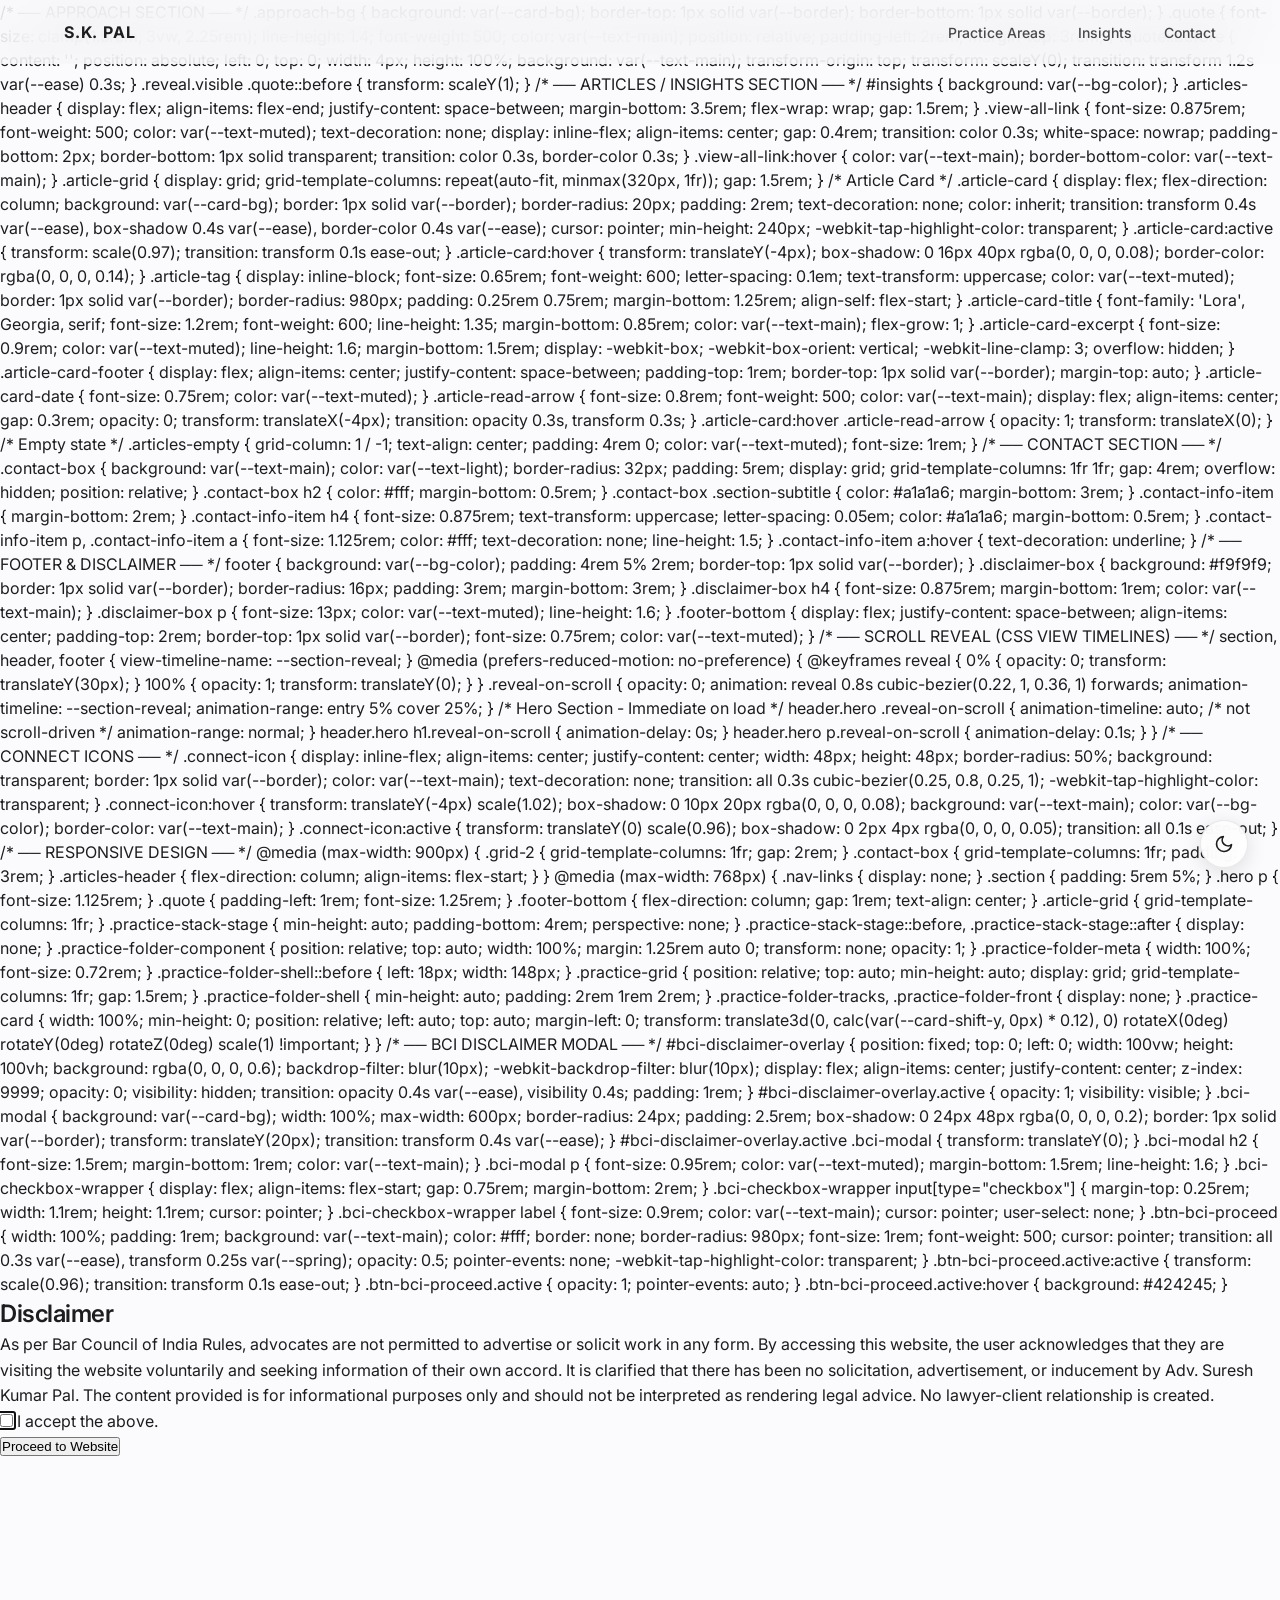
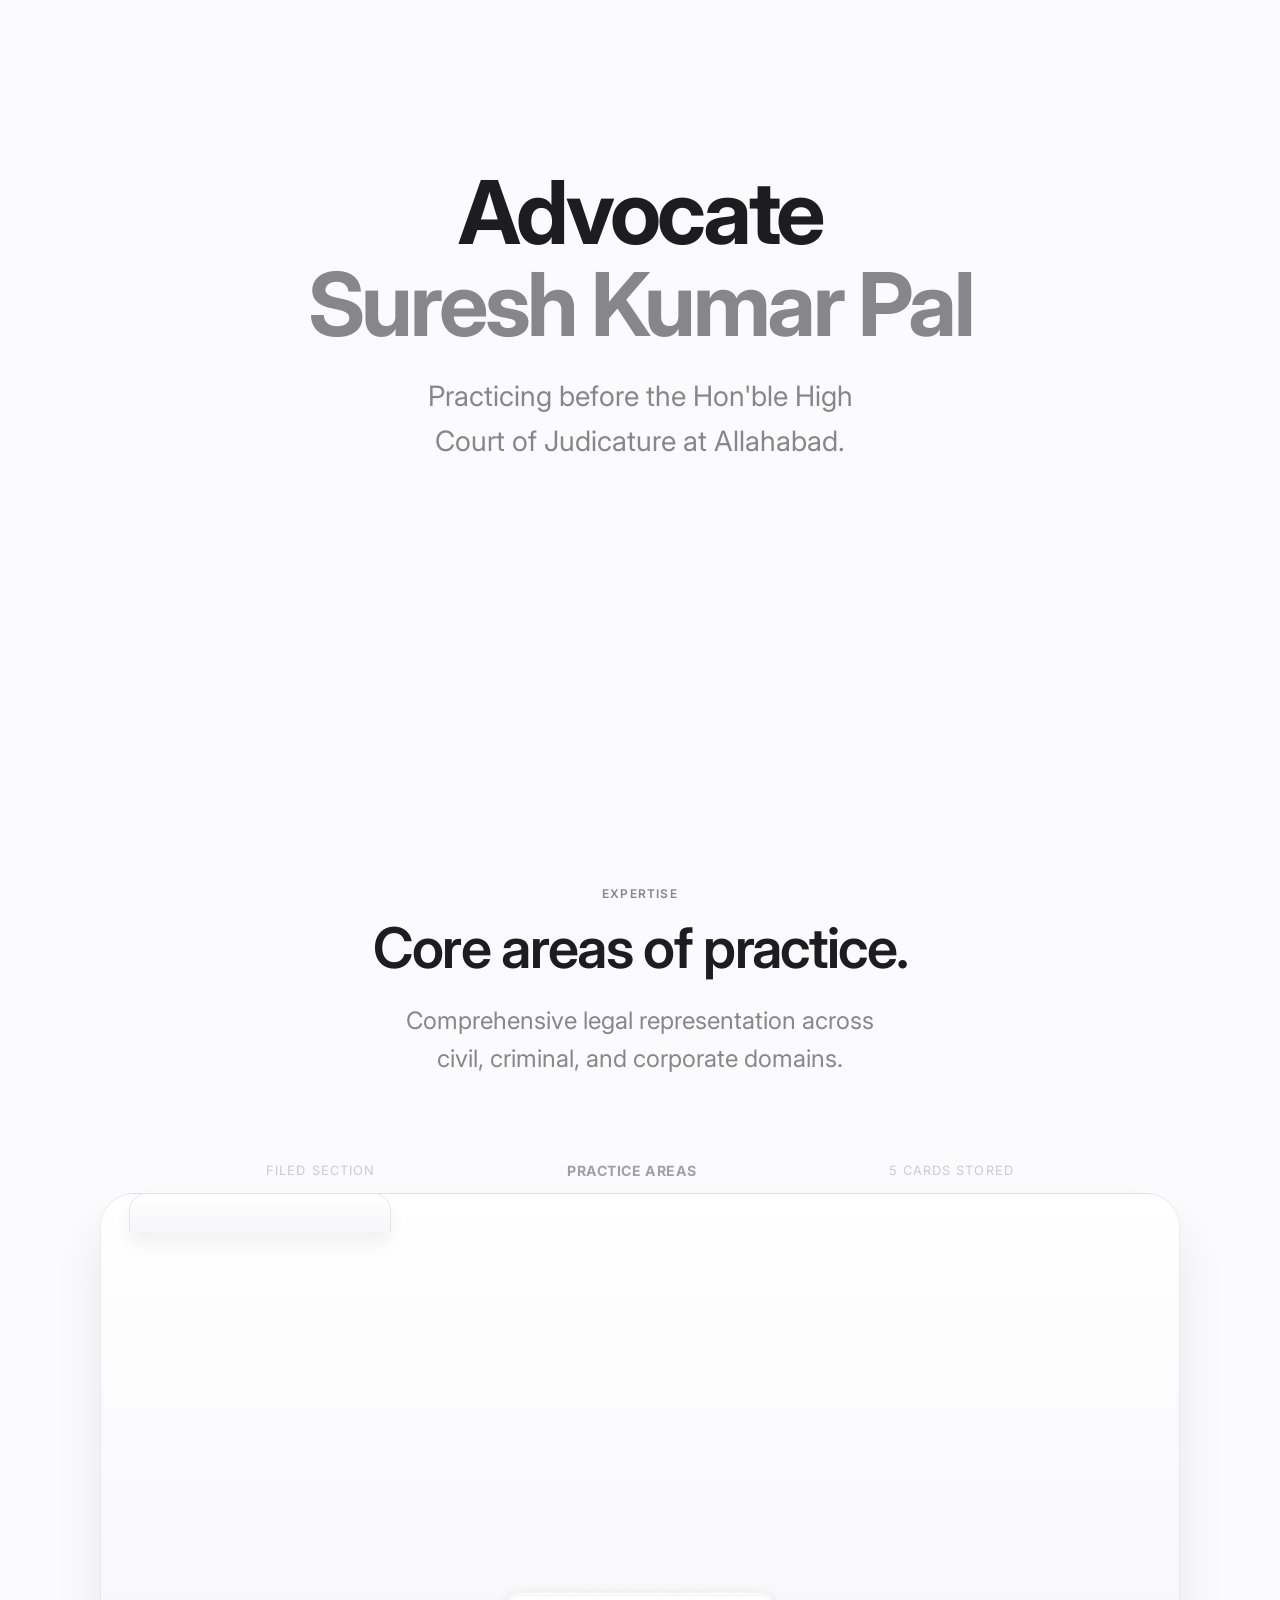
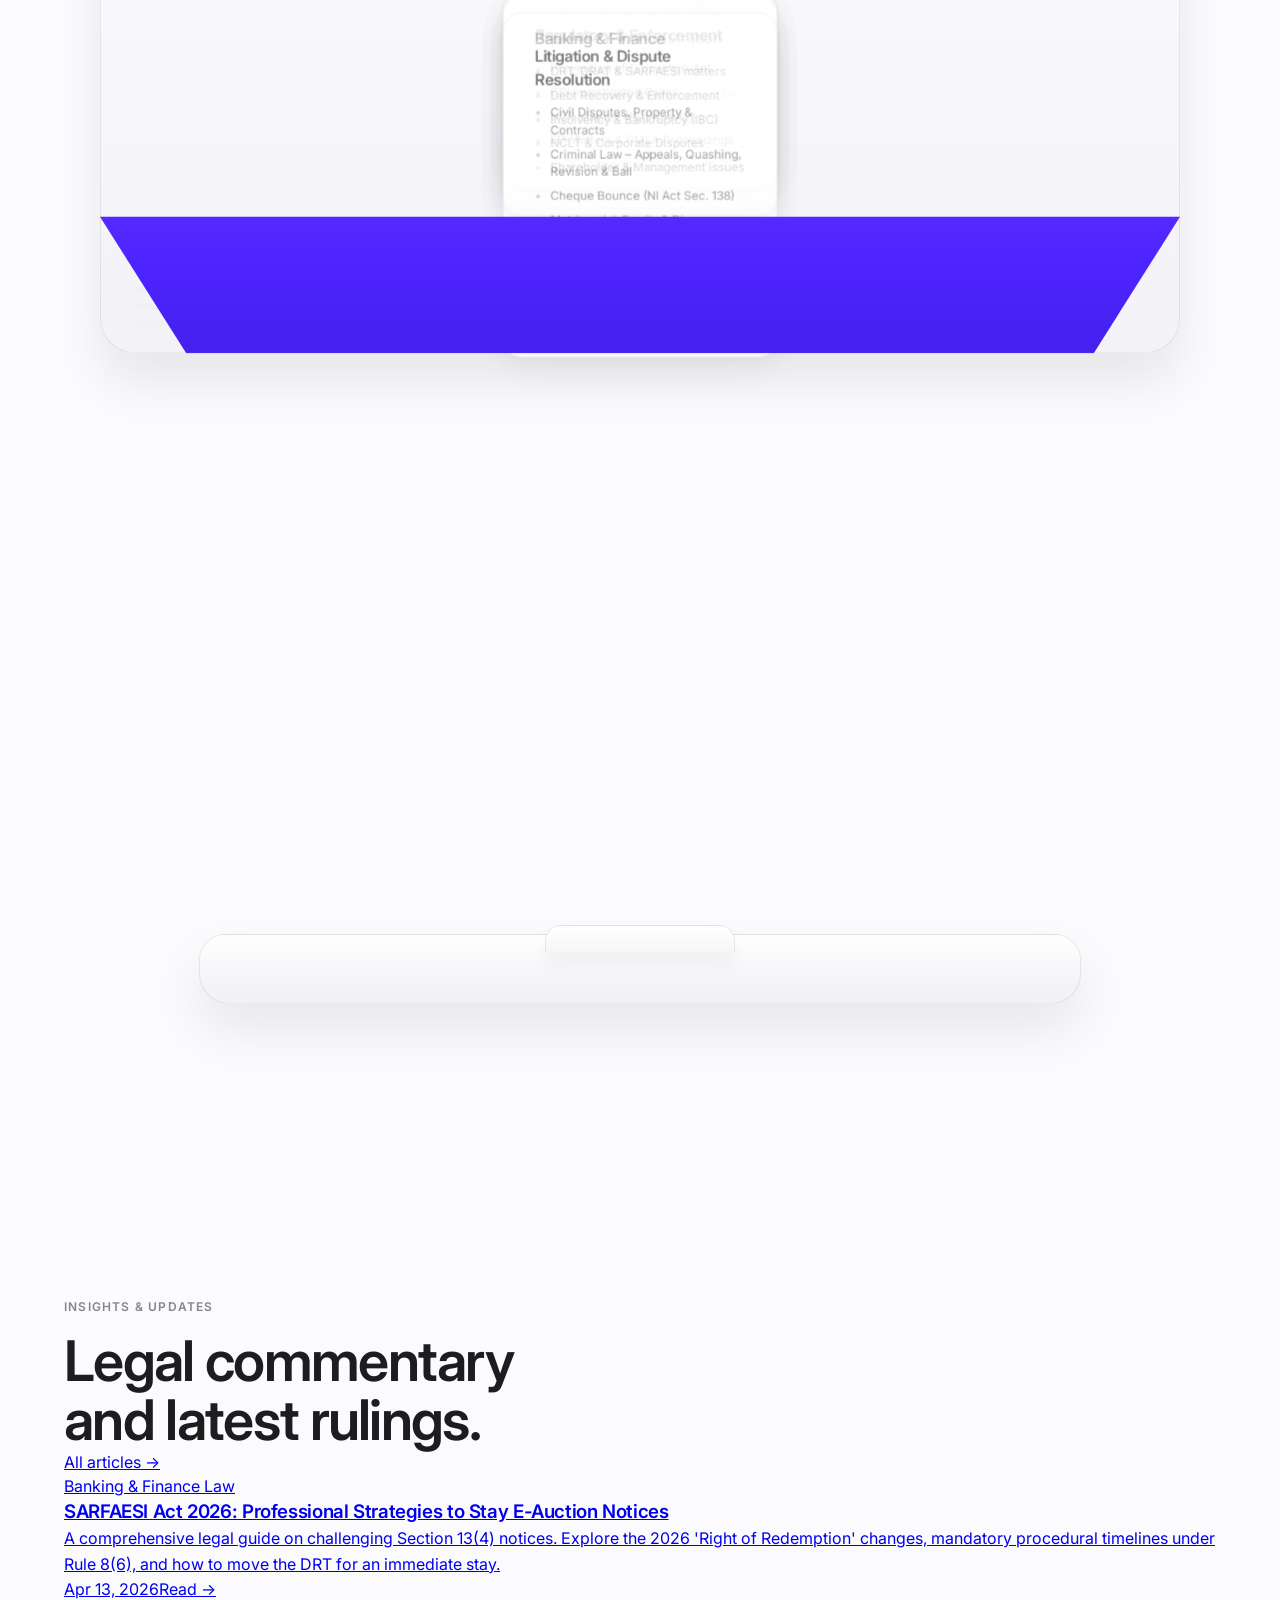
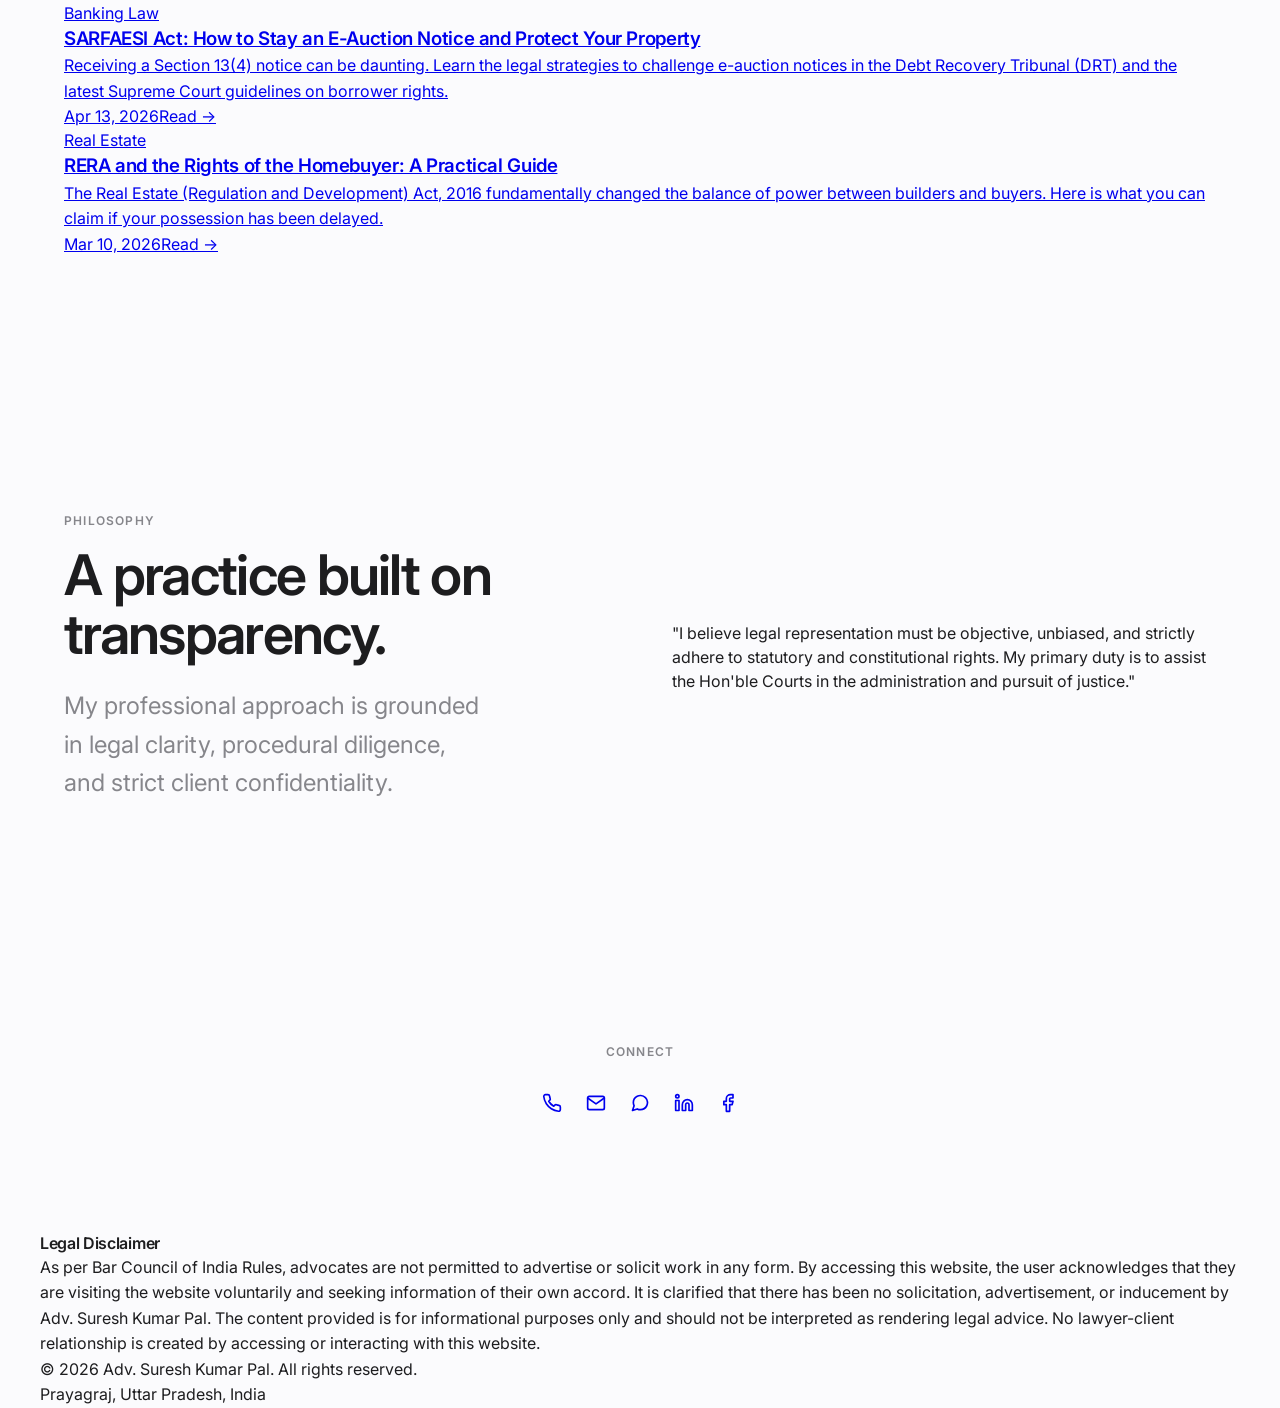
==== commit 438ee3b2: "index.html Added a new practice areas section with cards for various specialties including Corporate" ====
--- a/index.html
+++ b/index.html
@@ -426,284 +426,414 @@
       color: var(--text-main);
     }
 
-    /* ── PRACTICE AREAS ── */
-    #practice {
-      overflow: clip;
-    }
-
-    .practice-stack-stage {
-      position: relative;
-      margin-top: 4rem;
-      min-height: 1500px;
-      padding: 0 0 10rem;
-      perspective: 1600px;
-      perspective-origin: center top;
-      --stack-progress: 0;
-      --folder-open: 0;
-      --stored-progress: 0;
-    }
-
-    .practice-stack-stage::before {
-      content: '';
-      position: absolute;
-      left: 50%;
-      bottom: 2.4rem;
-      width: min(100%, 880px);
-      height: 68px;
-      transform: translateX(-50%);
-      border-radius: 26px 26px 30px 30px;
-      background:
-        linear-gradient(180deg, rgba(255, 255, 255, 0.88), rgba(240, 240, 245, 0.98));
-      border: 1px solid rgba(0, 0, 0, 0.08);
-      box-shadow:
-        inset 0 1px 0 rgba(255, 255, 255, 0.95),
-        0 26px 50px rgba(0, 0, 0, 0.08);
-      z-index: 0;
-      transition: transform 0.5s var(--ease), box-shadow 0.5s var(--ease);
-    }
-
-    .practice-stack-stage::after {
-      content: '';
-      position: absolute;
-      left: 50%;
-      bottom: calc(2.4rem + 52px);
-      width: 188px;
-      height: 26px;
-      transform: translateX(calc(-50% + (var(--folder-open) * 14px)));
-      border-radius: 16px 16px 0 0;
-      background: linear-gradient(180deg, rgba(255, 255, 255, 0.94), rgba(246, 246, 249, 0.98));
-      border: 1px solid rgba(0, 0, 0, 0.08);
-      border-bottom: none;
-      box-shadow: 0 12px 22px rgba(0, 0, 0, 0.05);
-      z-index: 0;
-      transition: transform 0.5s var(--ease);
-    }
-
-    .practice-folder-component {
-      position: sticky;
-      top: 140px;
-      width: min(100%, 1080px);
-      margin: 0 auto;
-      transform: translateY(calc(18px - (var(--stored-progress) * 22px)));
-      pointer-events: auto;
-      z-index: 1;
-      transition: transform 0.45s var(--ease), opacity 0.45s var(--ease);
-    }
-
-    .practice-folder-meta {
-      display: flex;
-      align-items: center;
-      justify-content: space-between;
-      gap: 1rem;
-      margin: 0 auto 0.75rem;
-      width: min(100%, 760px);
-      padding: 0 0.4rem;
-      color: var(--text-muted);
-      font-size: 0.8rem;
-      letter-spacing: 0.08em;
-      text-transform: uppercase;
-      opacity: calc(0.4 + (var(--stored-progress) * 0.6));
-    }
-
-    .practice-folder-meta strong {
-      color: var(--text-main);
-      font-size: 0.88rem;
-      letter-spacing: 0.04em;
-    }
-
-    .practice-folder-shell {
-      position: relative;
-      width: min(100%, 1080px);
-      min-height: 760px;
-      margin: 0 auto;
-      padding: 2.5rem 2rem 5.5rem;
-      border-radius: 34px;
-      background:
-        linear-gradient(180deg, rgba(255, 255, 255, 0.98), rgba(242, 242, 247, 0.98));
-      border: 1px solid rgba(0, 0, 0, 0.08);
-      box-shadow:
-        inset 0 1px 0 rgba(255, 255, 255, 0.95),
-        0 30px 48px rgba(0, 0, 0, 0.08);
-      overflow: visible;
-    }
-
-    .practice-folder-shell::before {
-      content: '';
-      position: absolute;
-      left: 28px;
-      top: -1px;
-      width: 260px;
-      height: 38px;
-      border-radius: 18px 18px 0 0;
-      background: linear-gradient(180deg, rgba(255, 255, 255, 1), rgba(246, 246, 249, 0.98));
-      border: 1px solid rgba(0, 0, 0, 0.08);
-      border-bottom: none;
-      box-shadow: 0 12px 18px rgba(0, 0, 0, 0.05);
-    }
-
-    .practice-folder-tracks {
-      position: absolute;
-      inset: auto 34px 26px;
-      height: 74px;
-      display: flex;
-      flex-direction: column;
-      gap: 10px;
-      justify-content: flex-end;
-      pointer-events: none;
-    }
-
-    .practice-folder-file {
-      height: 13px;
-      border-radius: 999px;
-      background: linear-gradient(90deg, rgba(0, 0, 0, 0.08), rgba(0, 0, 0, 0.02));
-      transform-origin: left center;
-      transform: scaleX(calc(0.35 + var(--stored-progress) * 0.65));
-      opacity: calc(0.15 + var(--stored-progress) * 0.75);
-      transition: transform 0.4s var(--ease), opacity 0.4s var(--ease);
-    }
-
-    .practice-folder-file:nth-child(1) { width: 88%; }
-    .practice-folder-file:nth-child(2) { width: 80%; }
-    .practice-folder-file:nth-child(3) { width: 92%; }
-    .practice-folder-file:nth-child(4) { width: 74%; }
-    .practice-folder-file:nth-child(5) { width: 84%; }
-
-    .practice-grid {
-      position: relative;
-      min-height: 610px;
-      z-index: 1;
-      transform-style: preserve-3d;
-    }
-
-    .practice-folder-front {
-      position: absolute;
-      left: -1px;
-      right: -1px;
-      bottom: -1px;
-      height: 190px;
-      border-radius: 34px 34px 34px 34px;
-      background: linear-gradient(180deg, #5f2dff 0%, #4e25ff 50%, #4520ee 100%);
-      border: 1px solid rgba(77, 36, 238, 0.9);
-      box-shadow:
-        inset 0 1px 0 rgba(255, 255, 255, 0.18),
-        0 24px 32px rgba(69, 32, 238, 0.18);
-      clip-path: polygon(0 28%, 100% 28%, 92% 100%, 8% 100%);
-      z-index: 9;
-      pointer-events: none;
-    }
-
-    .practice-card {
-      background: var(--card-bg);
-      padding: 2.5rem;
-      border-radius: 24px;
-      box-shadow:
-        0 18px 44px rgba(0, 0, 0, 0.08),
-        0 4px 16px rgba(0, 0, 0, 0.03);
-      transition:
-        transform 0.18s linear,
-        box-shadow 0.35s var(--ease),
-        border-color 0.35s var(--ease),
-        background-color 0.35s var(--ease);
-      border: 1px solid var(--border);
-      -webkit-tap-highlight-color: transparent;
-      position: relative;
-      overflow: hidden;
-      transform-style: preserve-3d;
-      will-change: transform;
-      width: min(100%, 352px);
-      min-height: 240px;
-      position: absolute;
-      left: 50%;
-      top: 210px;
-      margin-left: -176px;
-      opacity: var(--card-opacity, 1);
-      pointer-events: auto;
-      transform:
-        translate3d(var(--card-shift-x, 0px), calc(var(--card-shift-y, 0px) + var(--pointer-shift-y, 0px)), calc(var(--card-depth, 0px) + var(--pointer-depth, 0px)))
-        rotateX(var(--card-tilt-x, 0deg))
-        rotateY(var(--card-tilt-y, 0deg))
-        rotateZ(var(--card-rotate-z, 0deg))
-        scale(calc(var(--card-scale, 1) * var(--press-scale, 1)));
-    }
-
-    .practice-card:active {
-      --press-scale: 0.97;
-      transition: transform 0.1s ease-out;
-    }
-
-    .practice-card:hover {
-      box-shadow:
-        0 30px 56px rgba(0, 0, 0, 0.12),
-        0 10px 24px rgba(0, 0, 0, 0.06);
-      border-color: rgba(0, 0, 0, 0.14);
-    }
-
-    .practice-card::before {
-      content: '';
-      position: absolute;
-      inset: 0;
-      background:
-        radial-gradient(circle at var(--glow-x, 50%) var(--glow-y, 20%), rgba(255, 255, 255, 0.45), transparent 38%),
-        linear-gradient(180deg, rgba(255, 255, 255, 0.2), transparent 48%);
-      opacity: calc(0.2 + var(--pointer-active, 0) * 0.65);
-      pointer-events: none;
-      transition: opacity 0.3s var(--ease);
-    }
-
-    .practice-card::after {
-      content: '';
-      position: absolute;
-      inset: auto 22px 14px;
-      height: 1px;
-      background: linear-gradient(90deg, transparent, rgba(0, 0, 0, 0.12), transparent);
-      opacity: calc(0.2 + var(--stack-progress) * 0.6);
-      transform: translateY(calc(var(--stack-progress) * -3px));
-      pointer-events: none;
-    }
-
-    .practice-card h3 {
-      font-size: 1.25rem;
-      margin-bottom: 1rem;
-      color: var(--text-main);
-    }
-
-    .practice-card ul {
-      list-style: none;
-      color: #6e6e73;
-      font-size: 0.95rem;
-    }
-
-    .practice-card ul li {
-      margin-bottom: 0.5rem;
-      position: relative;
-      padding-left: 1.25rem;
-      transition: transform 0.4s var(--ease), color 0.4s var(--ease);
-    }
-
-    .practice-card:hover ul li {
-      transform: translateX(6px);
-      color: var(--text-main);
-    }
-
-    .practice-card ul li::before {
-      content: '•';
-      position: absolute;
-      left: 0;
-      color: var(--text-main);
-      opacity: 0.3;
-      transition: opacity 0.4s var(--ease), transform 0.4s var(--ease);
-    }
-
-    .practice-card:hover ul li::before {
-      opacity: 0.8;
-      transform: scale(1.2);
-    }
-
-    .practice-card:nth-child(1) { z-index: 8; }
-    .practice-card:nth-child(2) { z-index: 7; }
-    .practice-card:nth-child(3) { z-index: 6; }
-    .practice-card:nth-child(4) { z-index: 5; }
-    .practice-card:nth-child(5) { z-index: 4; }
+    <!-- ── PRACTICE AREAS SECTION ── -->
+<section id="practice">
+  <div class="practice-stack-stage" id="practiceStage">
+    <div class="practice-folder-component" id="folderComp">
+      <div class="practice-folder-meta">
+        <span>Specialties</span>
+        <strong>5 Practice Areas</strong>
+      </div>
+      <div class="practice-folder-shell">
+        <div class="practice-grid">
+          <div class="practice-card">
+            <h3>Corporate Law</h3>
+            <ul>
+              <li>M&A Advisory</li>
+              <li>Shareholder Agreements</li>
+              <li>Corporate Governance</li>
+            </ul>
+          </div>
+          <div class="practice-card">
+            <h3>Litigation</h3>
+            <ul>
+              <li>Commercial Disputes</li>
+              <li>Arbitration</li>
+              <li>Appeals</li>
+            </ul>
+          </div>
+          <div class="practice-card">
+            <h3>Real Estate</h3>
+            <ul>
+              <li>Property Transactions</li>
+              <li>Zoning & Land Use</li>
+              <li>Lease Negotiation</li>
+            </ul>
+          </div>
+          <div class="practice-card">
+            <h3>Employment</h3>
+            <ul>
+              <li>Workplace Policy</li>
+              <li>Discrimination Claims</li>
+              <li>Executive Contracts</li>
+            </ul>
+          </div>
+          <div class="practice-card">
+            <h3>Intellectual Property</h3>
+            <ul>
+              <li>Patent Prosecution</li>
+              <li>Trademark Registration</li>
+              <li>IP Litigation</li>
+            </ul>
+          </div>
+        </div>
+        <div class="practice-folder-tracks">
+          <div class="practice-folder-file"></div>
+          <div class="practice-folder-file"></div>
+          <div class="practice-folder-file"></div>
+          <div class="practice-folder-file"></div>
+          <div class="practice-folder-file"></div>
+        </div>
+        <div class="practice-folder-front"></div>
+      </div>
+    </div>
+  </div>
+</section>
+
+
+<!-- ── CSS ── -->
+<style>
+  :root {
+    --ease: cubic-bezier(0.25, 0.46, 0.45, 0.94);
+    --card-bg: #fff;
+    --border: rgba(0, 0, 0, 0.08);
+    --text-main: #1d1d1f;
+    --text-muted: #6e6e73;
+  }
+
+  #practice {
+    overflow: clip;
+  }
+
+  .practice-stack-stage {
+    position: relative;
+    margin-top: 4rem;
+    min-height: 1500px;
+    padding: 0 0 10rem;
+    perspective: 1600px;
+    perspective-origin: center top;
+    --stack-progress: 0;
+    --folder-open: 0;
+    --stored-progress: 0;
+  }
+
+  .practice-stack-stage::before {
+    content: '';
+    position: absolute;
+    left: 50%;
+    bottom: 2.4rem;
+    width: min(100%, 880px);
+    height: 68px;
+    transform: translateX(-50%);
+    border-radius: 26px 26px 30px 30px;
+    background: linear-gradient(180deg, rgba(255, 255, 255, 0.88), rgba(240, 240, 245, 0.98));
+    border: 1px solid rgba(0, 0, 0, 0.08);
+    box-shadow:
+      inset 0 1px 0 rgba(255, 255, 255, 0.95),
+      0 26px 50px rgba(0, 0, 0, 0.08);
+    z-index: 0;
+    transition: transform 0.5s var(--ease), box-shadow 0.5s var(--ease);
+  }
+
+  .practice-stack-stage::after {
+    content: '';
+    position: absolute;
+    left: 50%;
+    bottom: calc(2.4rem + 52px);
+    width: 188px;
+    height: 26px;
+    transform: translateX(calc(-50% + (var(--folder-open) * 14px)));
+    border-radius: 16px 16px 0 0;
+    background: linear-gradient(180deg, rgba(255, 255, 255, 0.94), rgba(246, 246, 249, 0.98));
+    border: 1px solid rgba(0, 0, 0, 0.08);
+    border-bottom: none;
+    box-shadow: 0 12px 22px rgba(0, 0, 0, 0.05);
+    z-index: 0;
+    transition: transform 0.5s var(--ease);
+  }
+
+  .practice-folder-component {
+    position: sticky;
+    top: 140px;
+    width: min(100%, 1080px);
+    margin: 0 auto;
+    transform: translateY(calc(18px - (var(--stored-progress) * 22px)));
+    pointer-events: auto;
+    z-index: 1;
+    transition: transform 0.45s var(--ease), opacity 0.45s var(--ease);
+  }
+
+  .practice-folder-meta {
+    display: flex;
+    align-items: center;
+    justify-content: space-between;
+    gap: 1rem;
+    margin: 0 auto 0.75rem;
+    width: min(100%, 760px);
+    padding: 0 0.4rem;
+    color: var(--text-muted);
+    font-size: 0.8rem;
+    letter-spacing: 0.08em;
+    text-transform: uppercase;
+    opacity: calc(0.4 + (var(--stored-progress) * 0.6));
+  }
+
+  .practice-folder-meta strong {
+    color: var(--text-main);
+    font-size: 0.88rem;
+    letter-spacing: 0.04em;
+  }
+
+  .practice-folder-shell {
+    position: relative;
+    width: min(100%, 1080px);
+    min-height: 760px;
+    margin: 0 auto;
+    padding: 2.5rem 2rem 5.5rem;
+    border-radius: 34px;
+    background: linear-gradient(180deg, rgba(255, 255, 255, 0.98), rgba(242, 242, 247, 0.98));
+    border: 1px solid rgba(0, 0, 0, 0.08);
+    box-shadow:
+      inset 0 1px 0 rgba(255, 255, 255, 0.95),
+      0 30px 48px rgba(0, 0, 0, 0.08);
+    overflow: visible;
+  }
+
+  .practice-folder-shell::before {
+    content: '';
+    position: absolute;
+    left: 28px;
+    top: -1px;
+    width: 260px;
+    height: 38px;
+    border-radius: 18px 18px 0 0;
+    background: linear-gradient(180deg, rgba(255, 255, 255, 1), rgba(246, 246, 249, 0.98));
+    border: 1px solid rgba(0, 0, 0, 0.08);
+    border-bottom: none;
+    box-shadow: 0 12px 18px rgba(0, 0, 0, 0.05);
+  }
+
+  .practice-folder-tracks {
+    position: absolute;
+    inset: auto 34px 26px;
+    height: 74px;
+    display: flex;
+    flex-direction: column;
+    gap: 10px;
+    justify-content: flex-end;
+    pointer-events: none;
+  }
+
+  .practice-folder-file {
+    height: 13px;
+    border-radius: 999px;
+    background: linear-gradient(90deg, rgba(0, 0, 0, 0.08), rgba(0, 0, 0, 0.02));
+    transform-origin: left center;
+    transform: scaleX(calc(0.35 + var(--stored-progress) * 0.65));
+    opacity: calc(0.15 + var(--stored-progress) * 0.75);
+    transition: transform 0.4s var(--ease), opacity 0.4s var(--ease);
+  }
+
+  .practice-folder-file:nth-child(1) { width: 88%; }
+  .practice-folder-file:nth-child(2) { width: 80%; }
+  .practice-folder-file:nth-child(3) { width: 92%; }
+  .practice-folder-file:nth-child(4) { width: 74%; }
+  .practice-folder-file:nth-child(5) { width: 84%; }
+
+  .practice-grid {
+    position: relative;
+    min-height: 610px;
+    z-index: 1;
+    transform-style: preserve-3d;
+  }
+
+  .practice-folder-front {
+    position: absolute;
+    left: -1px;
+    right: -1px;
+    bottom: -1px;
+    height: 190px;
+    border-radius: 34px 34px 34px 34px;
+    background: linear-gradient(180deg, #5f2dff 0%, #4e25ff 50%, #4520ee 100%);
+    border: 1px solid rgba(77, 36, 238, 0.9);
+    box-shadow:
+      inset 0 1px 0 rgba(255, 255, 255, 0.18),
+      0 24px 32px rgba(69, 32, 238, 0.18);
+    clip-path: polygon(0 28%, 100% 28%, 92% 100%, 8% 100%);
+    z-index: 9;
+    pointer-events: none;
+  }
+
+  /* FIX: removed duplicate `position: relative` — only `position: absolute` remains */
+  .practice-card {
+    background: var(--card-bg);
+    padding: 2.5rem;
+    border-radius: 24px;
+    box-shadow:
+      0 18px 44px rgba(0, 0, 0, 0.08),
+      0 4px 16px rgba(0, 0, 0, 0.03);
+    transition:
+      transform 0.18s linear,
+      box-shadow 0.35s var(--ease),
+      border-color 0.35s var(--ease),
+      background-color 0.35s var(--ease);
+    border: 1px solid var(--border);
+    -webkit-tap-highlight-color: transparent;
+    overflow: hidden;
+    transform-style: preserve-3d;
+    will-change: transform;
+    width: min(100%, 352px);
+    min-height: 240px;
+    position: absolute;
+    left: 50%;
+    top: 210px;
+    margin-left: -176px;
+    opacity: var(--card-opacity, 1);
+    pointer-events: auto;
+    transform:
+      translate3d(
+        var(--card-shift-x, 0px),
+        calc(var(--card-shift-y, 0px) + var(--pointer-shift-y, 0px)),
+        calc(var(--card-depth, 0px) + var(--pointer-depth, 0px))
+      )
+      rotateX(var(--card-tilt-x, 0deg))
+      rotateY(var(--card-tilt-y, 0deg))
+      rotateZ(var(--card-rotate-z, 0deg))
+      scale(calc(var(--card-scale, 1) * var(--press-scale, 1)));
+  }
+
+  .practice-card:active {
+    --press-scale: 0.97;
+    transition: transform 0.1s ease-out;
+  }
+
+  .practice-card:hover {
+    box-shadow:
+      0 30px 56px rgba(0, 0, 0, 0.12),
+      0 10px 24px rgba(0, 0, 0, 0.06);
+    border-color: rgba(0, 0, 0, 0.14);
+  }
+
+  .practice-card::before {
+    content: '';
+    position: absolute;
+    inset: 0;
+    background:
+      radial-gradient(circle at var(--glow-x, 50%) var(--glow-y, 20%), rgba(255, 255, 255, 0.45), transparent 38%),
+      linear-gradient(180deg, rgba(255, 255, 255, 0.2), transparent 48%);
+    opacity: calc(0.2 + var(--pointer-active, 0) * 0.65);
+    pointer-events: none;
+    transition: opacity 0.3s var(--ease);
+  }
+
+  .practice-card::after {
+    content: '';
+    position: absolute;
+    inset: auto 22px 14px;
+    height: 1px;
+    background: linear-gradient(90deg, transparent, rgba(0, 0, 0, 0.12), transparent);
+    opacity: calc(0.2 + var(--stack-progress) * 0.6);
+    transform: translateY(calc(var(--stack-progress) * -3px));
+    pointer-events: none;
+  }
+
+  .practice-card h3 {
+    font-size: 1.25rem;
+    margin-bottom: 1rem;
+    color: var(--text-main);
+  }
+
+  .practice-card ul {
+    list-style: none;
+    color: #6e6e73;
+    font-size: 0.95rem;
+  }
+
+  .practice-card ul li {
+    margin-bottom: 0.5rem;
+    position: relative;
+    padding-left: 1.25rem;
+    transition: transform 0.4s var(--ease), color 0.4s var(--ease);
+  }
+
+  .practice-card:hover ul li {
+    transform: translateX(6px);
+    color: var(--text-main);
+  }
+
+  .practice-card ul li::before {
+    content: '•';
+    position: absolute;
+    left: 0;
+    color: var(--text-main);
+    opacity: 0.3;
+    transition: opacity 0.4s var(--ease), transform 0.4s var(--ease);
+  }
+
+  .practice-card:hover ul li::before {
+    opacity: 0.8;
+    transform: scale(1.2);
+  }
+
+  .practice-card:nth-child(1) { z-index: 8; }
+  .practice-card:nth-child(2) { z-index: 7; }
+  .practice-card:nth-child(3) { z-index: 6; }
+  .practice-card:nth-child(4) { z-index: 5; }
+  .practice-card:nth-child(5) { z-index: 4; }
+</style>
+
+
+<!-- ── JS ── -->
+<script>
+  (() => {
+    // Spread targets per card: [shiftX, shiftY, depth, rotateZ, scale]
+    // Tweak these to adjust the fan layout
+    const SPREAD = [
+      [-360,  80, -30, -7, 0.88],
+      [-190,  20, -10, -3, 0.94],
+      [   0, -60,  20,  0, 1.00],
+      [ 190,  20, -10,  3, 0.94],
+      [ 360,  80, -30,  7, 0.88],
+    ];
+
+    const stage  = document.getElementById('practiceStage');
+    const cards  = [...document.querySelectorAll('.practice-card')];
+
+    function lerp(a, b, t) { return a + (b - a) * t; }
+    function clamp(v, lo, hi) { return Math.max(lo, Math.min(hi, v)); }
+    function easeInOut(t) { return t < 0.5 ? 2 * t * t : -1 + (4 - 2 * t) * t; }
+
+    function update() {
+      const rect   = stage.getBoundingClientRect();
+      const stageH = stage.offsetHeight;
+      const viewH  = window.innerHeight;
+
+      const raw = clamp(-rect.top / (stageH - viewH), 0, 1);
+      const p   = easeInOut(raw);
+
+      // Phase 1 (p 0→0.3): folder opens + file tracks animate
+      const openP   = clamp(p / 0.3, 0, 1);
+      // Phase 2 (p 0.2→1): cards spread out
+      const spreadP = clamp((p - 0.2) / 0.8, 0, 1);
+
+      stage.style.setProperty('--stack-progress',   p);
+      stage.style.setProperty('--folder-open',      openP);
+      stage.style.setProperty('--stored-progress',  openP);
+
+      cards.forEach((card, i) => {
+        const [tx, ty, tz, rz, sc] = SPREAD[i];
+        card.style.setProperty('--card-shift-x',  lerp(0, tx, spreadP) + 'px');
+        card.style.setProperty('--card-shift-y',  lerp(0, ty, spreadP) + 'px');
+        card.style.setProperty('--card-depth',    lerp(0, tz, spreadP) + 'px');
+        card.style.setProperty('--card-rotate-z', lerp(0, rz, spreadP) + 'deg');
+        card.style.setProperty('--card-scale',    lerp(1, sc, spreadP));
+      });
+    }
+
+    window.addEventListener('scroll', update, { passive: true });
+    update();
+  })();
+</script>
 
     /* ── APPROACH SECTION ── */
     .approach-bg {
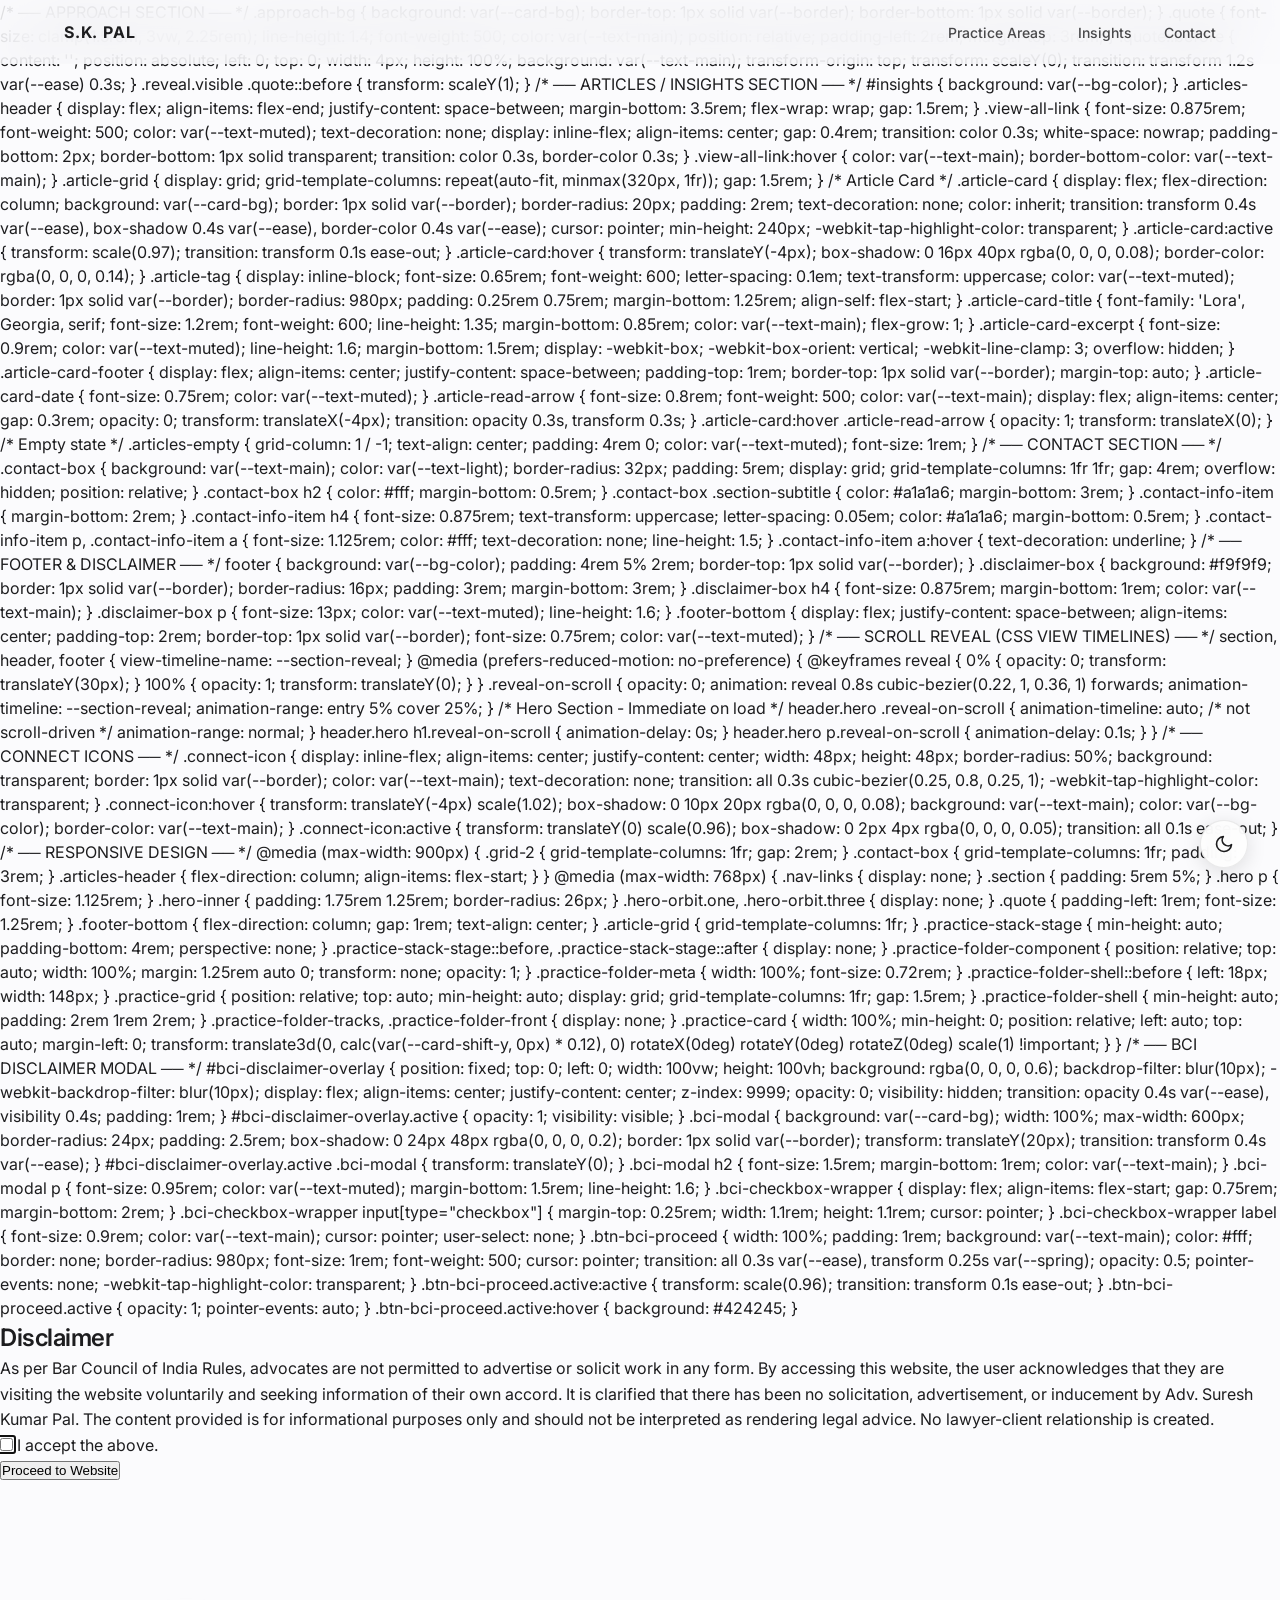
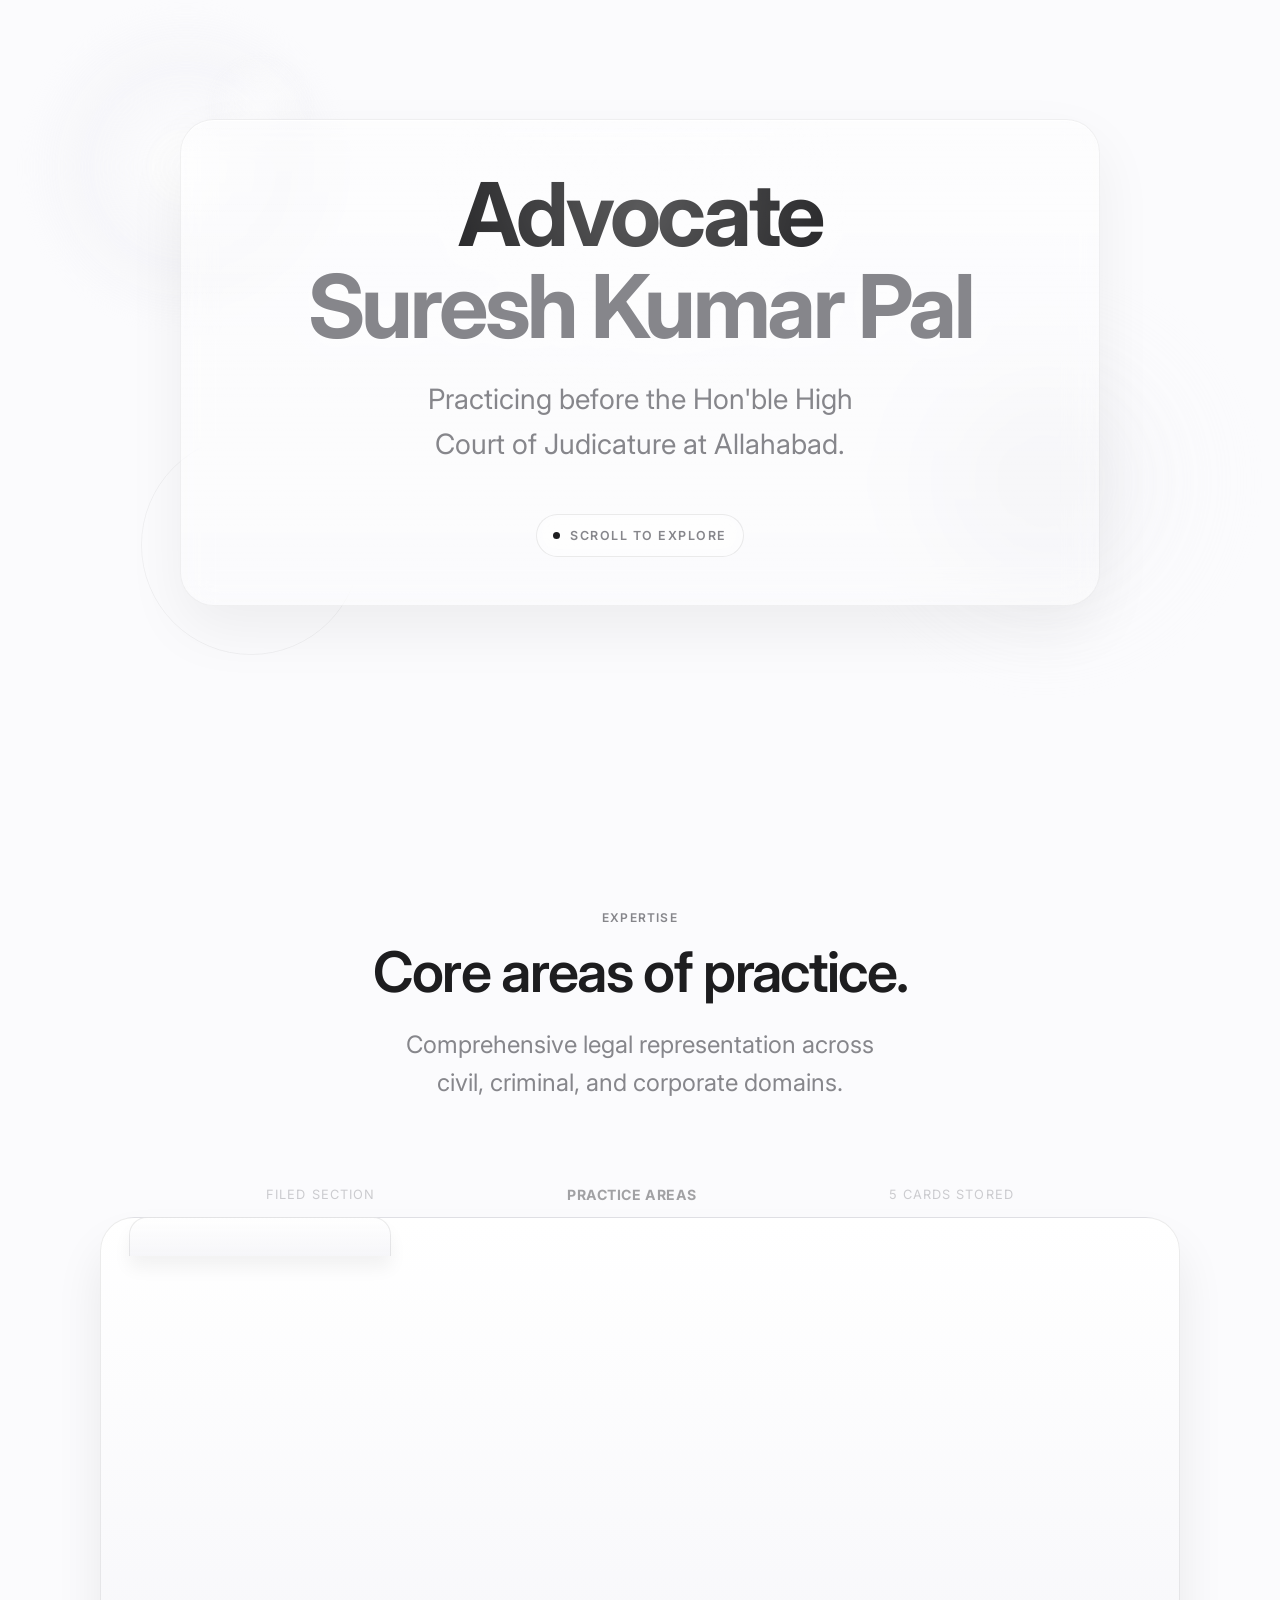
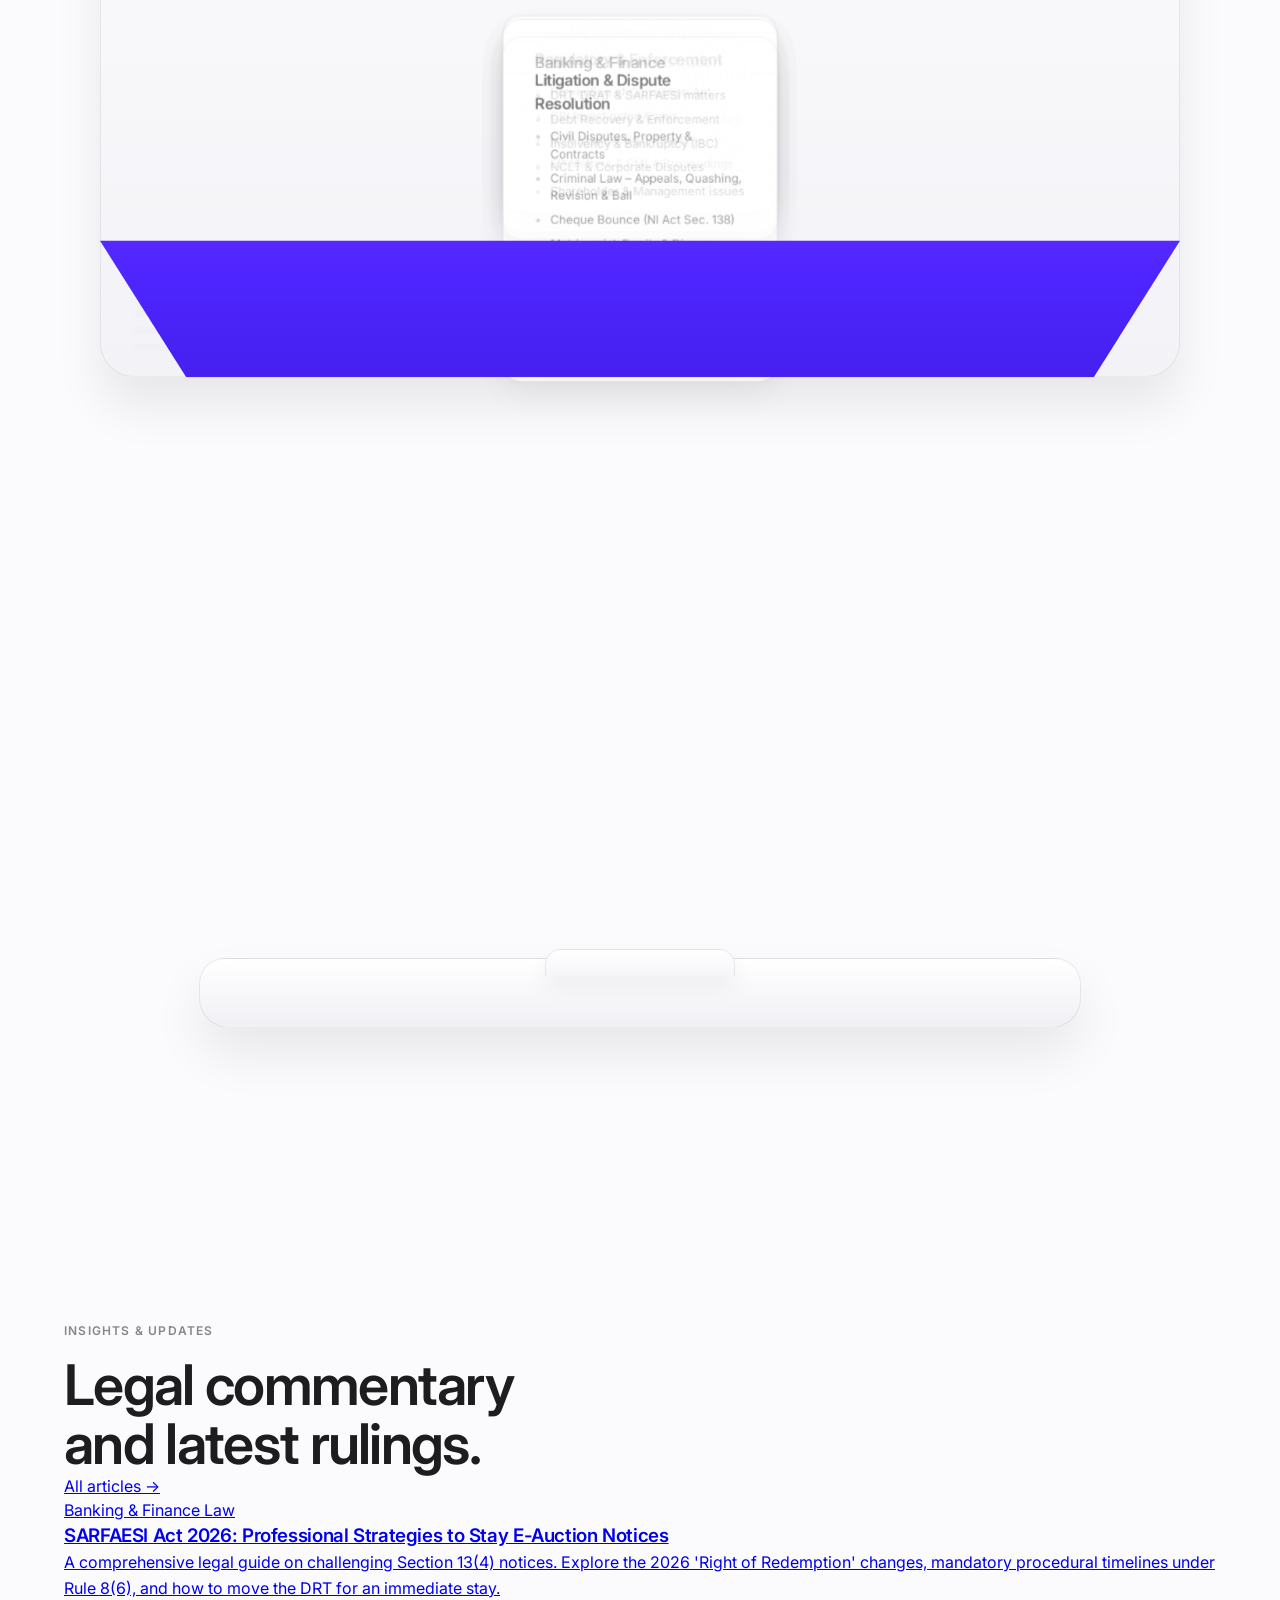
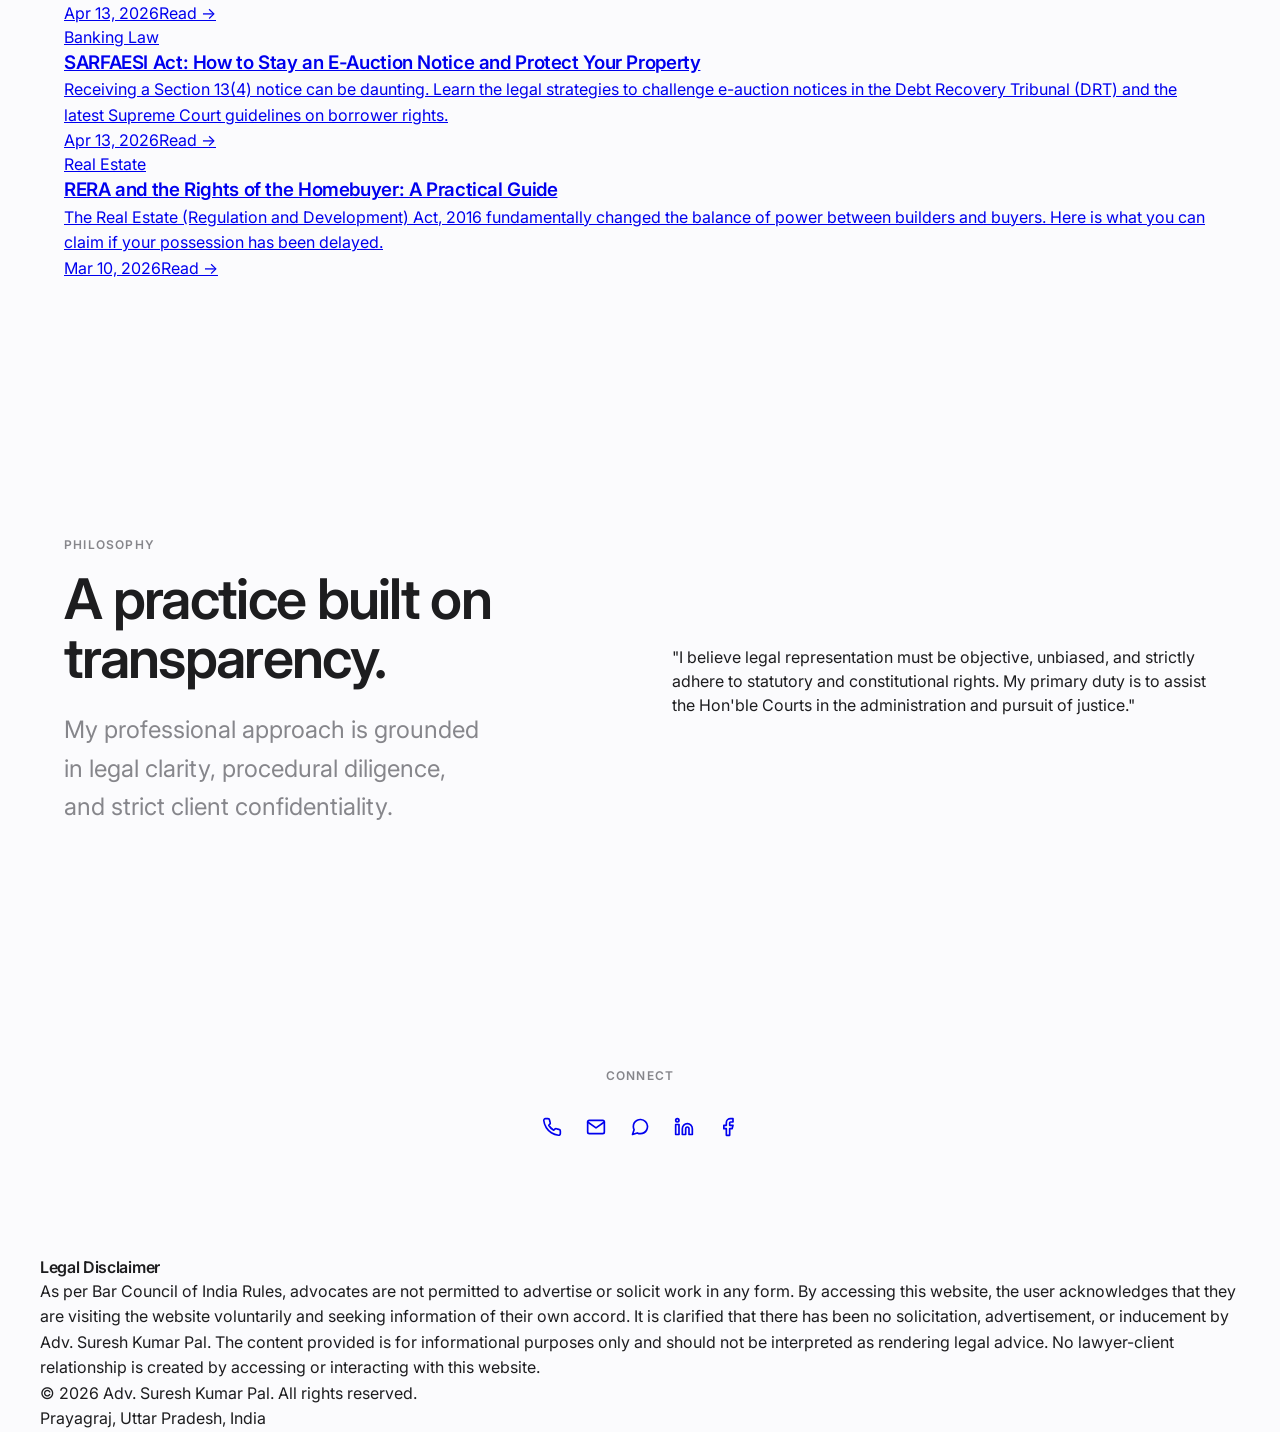
==== commit 02a33d7a: "Add hero micro interactions" ====
--- a/index.html
+++ b/index.html
@@ -321,6 +321,114 @@
       text-align: center;
       padding: 0 5%;
       padding-top: 64px;
+      position: relative;
+      overflow: hidden;
+      isolation: isolate;
+      --hero-shift-x: 0px;
+      --hero-shift-y: 0px;
+    }
+
+    .hero::before,
+    .hero::after {
+      content: '';
+      position: absolute;
+      border-radius: 50%;
+      pointer-events: none;
+      z-index: 0;
+      opacity: 0.8;
+      transition: transform 0.5s var(--ease), opacity 0.4s var(--ease);
+    }
+
+    .hero::before {
+      width: 320px;
+      height: 320px;
+      top: 14%;
+      left: max(2%, calc(50% - 620px));
+      background: radial-gradient(circle, rgba(255, 255, 255, 0.92) 0%, rgba(240, 240, 245, 0.5) 42%, transparent 72%);
+      transform: translate3d(calc(var(--hero-shift-x) * -0.18), calc(var(--hero-shift-y) * -0.12), 0);
+      filter: blur(8px);
+    }
+
+    .hero::after {
+      width: 420px;
+      height: 420px;
+      right: max(2%, calc(50% - 660px));
+      bottom: 10%;
+      background: radial-gradient(circle, rgba(220, 220, 226, 0.28) 0%, rgba(245, 245, 247, 0.08) 52%, transparent 78%);
+      transform: translate3d(calc(var(--hero-shift-x) * 0.14), calc(var(--hero-shift-y) * 0.1), 0);
+      filter: blur(10px);
+    }
+
+    .hero-inner {
+      position: relative;
+      z-index: 1;
+      width: min(100%, 920px);
+      padding: clamp(2rem, 4vw, 3rem);
+      border-radius: 34px;
+      background: linear-gradient(180deg, rgba(255, 255, 255, 0.44), rgba(255, 255, 255, 0.16));
+      border: 1px solid rgba(0, 0, 0, 0.05);
+      box-shadow: 0 24px 60px rgba(0, 0, 0, 0.06), inset 0 1px 0 rgba(255, 255, 255, 0.82);
+      backdrop-filter: blur(16px);
+      -webkit-backdrop-filter: blur(16px);
+      transform-style: preserve-3d;
+      will-change: transform;
+      transform: perspective(1200px) rotateX(var(--hero-tilt-x, 0deg)) rotateY(var(--hero-tilt-y, 0deg));
+      transition: transform 0.18s linear, box-shadow 0.35s var(--ease), border-color 0.35s var(--ease);
+    }
+
+    .hero-inner::before {
+      content: '';
+      position: absolute;
+      inset: 0;
+      border-radius: inherit;
+      background:
+        radial-gradient(circle at var(--hero-glow-x, 50%) var(--hero-glow-y, 18%), rgba(255, 255, 255, 0.62), transparent 34%),
+        linear-gradient(180deg, rgba(255, 255, 255, 0.18), transparent 60%);
+      opacity: calc(0.4 + var(--hero-active, 0) * 0.5);
+      pointer-events: none;
+      transition: opacity 0.3s var(--ease);
+    }
+
+    .hero-inner:hover {
+      box-shadow: 0 32px 76px rgba(0, 0, 0, 0.08), inset 0 1px 0 rgba(255, 255, 255, 0.86);
+      border-color: rgba(0, 0, 0, 0.08);
+    }
+
+    .hero-orbit {
+      position: absolute;
+      border-radius: 50%;
+      pointer-events: none;
+      z-index: 0;
+      opacity: 0.8;
+      will-change: transform;
+    }
+
+    .hero-orbit.one {
+      width: 110px;
+      height: 110px;
+      top: 19%;
+      left: 16%;
+      background: radial-gradient(circle, rgba(255, 255, 255, 0.76), rgba(235, 235, 240, 0.08) 62%, transparent 75%);
+      animation: heroFloat 8s ease-in-out infinite;
+    }
+
+    .hero-orbit.two {
+      width: 16px;
+      height: 16px;
+      top: 31%;
+      right: 18%;
+      background: radial-gradient(circle, rgba(255, 255, 255, 0.95), rgba(255, 255, 255, 0.16) 65%, transparent 78%);
+      box-shadow: 0 0 24px rgba(255, 255, 255, 0.28);
+      animation: heroFloat 6s ease-in-out infinite reverse;
+    }
+
+    .hero-orbit.three {
+      width: 220px;
+      height: 220px;
+      bottom: 14%;
+      left: 11%;
+      border: 1px solid rgba(0, 0, 0, 0.06);
+      animation: heroPulse 7s ease-in-out infinite;
     }
 
     .hero h1 {
@@ -330,10 +438,14 @@
       letter-spacing: -0.04em;
       max-width: 1000px;
       margin-bottom: 1.5rem;
+      text-shadow: 0 10px 22px rgba(255, 255, 255, 0.34);
     }
 
     .hero h1 span {
       color: var(--text-muted);
+      display: inline-block;
+      transform: translateZ(36px);
+      transition: transform 0.45s var(--spring), color 0.35s var(--ease);
     }
 
     .hero p {
@@ -343,6 +455,63 @@
       margin: 0 auto 3rem auto;
       font-weight: 400;
       text-wrap: balance;
+      transition: transform 0.45s var(--ease), opacity 0.45s var(--ease);
+    }
+
+    .hero:hover h1 span {
+      transform: translateZ(56px) translateY(-2px);
+      color: #5c5c63;
+    }
+
+    .hero-scroll-cue {
+      display: inline-flex;
+      align-items: center;
+      gap: 0.6rem;
+      font-size: 0.78rem;
+      font-weight: 600;
+      letter-spacing: 0.12em;
+      text-transform: uppercase;
+      color: var(--text-muted);
+      padding: 0.7rem 1rem;
+      border-radius: 999px;
+      border: 1px solid var(--border);
+      background: rgba(255, 255, 255, 0.42);
+      backdrop-filter: blur(10px);
+      -webkit-backdrop-filter: blur(10px);
+      transition: transform 0.3s var(--ease), background 0.3s var(--ease), border-color 0.3s var(--ease);
+      width: fit-content;
+      margin: 0 auto;
+    }
+
+    .hero-scroll-cue::before {
+      content: '';
+      width: 7px;
+      height: 7px;
+      border-radius: 50%;
+      background: var(--text-main);
+      box-shadow: 0 0 0 0 rgba(29, 29, 31, 0.2);
+      animation: cuePulse 1.8s ease-in-out infinite;
+    }
+
+    .hero-scroll-cue:hover {
+      transform: translateY(-2px);
+      background: rgba(255, 255, 255, 0.6);
+      border-color: rgba(0, 0, 0, 0.12);
+    }
+
+    @keyframes heroFloat {
+      0%, 100% { transform: translate3d(0, 0, 0); }
+      50% { transform: translate3d(0, -12px, 0); }
+    }
+
+    @keyframes heroPulse {
+      0%, 100% { transform: scale(0.96); opacity: 0.22; }
+      50% { transform: scale(1.02); opacity: 0.38; }
+    }
+
+    @keyframes cuePulse {
+      0%, 100% { box-shadow: 0 0 0 0 rgba(29, 29, 31, 0.16); }
+      50% { box-shadow: 0 0 0 10px rgba(29, 29, 31, 0); }
     }
 
     .btn {
@@ -1184,6 +1353,16 @@
         font-size: 1.125rem;
       }
 
+      .hero-inner {
+        padding: 1.75rem 1.25rem;
+        border-radius: 26px;
+      }
+
+      .hero-orbit.one,
+      .hero-orbit.three {
+        display: none;
+      }
+
       .quote {
         padding-left: 1rem;
         font-size: 1.25rem;
@@ -1406,6 +1585,24 @@
     html.dark-mode .practice-card::after {
       background: linear-gradient(90deg, transparent, rgba(255, 255, 255, 0.12), transparent);
     }
+    html.dark-mode .hero::before {
+      background: radial-gradient(circle, rgba(66, 66, 72, 0.9) 0%, rgba(36, 36, 42, 0.35) 42%, transparent 74%);
+    }
+    html.dark-mode .hero::after {
+      background: radial-gradient(circle, rgba(120, 120, 136, 0.2) 0%, rgba(28, 28, 32, 0.06) 48%, transparent 76%);
+    }
+    html.dark-mode .hero-inner {
+      background: linear-gradient(180deg, rgba(28, 28, 32, 0.62), rgba(18, 18, 20, 0.36));
+      border-color: rgba(255, 255, 255, 0.08);
+      box-shadow: 0 24px 60px rgba(0, 0, 0, 0.28), inset 0 1px 0 rgba(255, 255, 255, 0.06);
+    }
+    html.dark-mode .hero-scroll-cue {
+      background: rgba(28, 28, 30, 0.5);
+      border-color: rgba(255, 255, 255, 0.08);
+    }
+    html.dark-mode .hero-scroll-cue::before {
+      background: #f5f5f7;
+    }
   </style>
   <script src="theme.js"></script>
 </head>
@@ -1447,9 +1644,13 @@
   </div>
 
   <header class="hero">
-    <div>
+    <span class="hero-orbit one"></span>
+    <span class="hero-orbit two"></span>
+    <span class="hero-orbit three"></span>
+    <div class="hero-inner">
       <h1 class="reveal-on-scroll">Advocate<br><span>Suresh Kumar Pal</span></h1>
       <p class="reveal-on-scroll">Practicing before the Hon'ble High Court of Judicature at Allahabad.</p>
+      <div class="hero-scroll-cue reveal-on-scroll">Scroll to Explore</div>
     </div>
   </header>
 
@@ -1619,7 +1820,8 @@
 
     // ── Scroll effects
     const navbar = document.getElementById('navbar');
-    const heroContent = document.querySelector('.hero div');
+    const hero = document.querySelector('.hero');
+    const heroContent = document.querySelector('.hero-inner');
     const practiceSection = document.getElementById('practice');
     const practiceStage = document.querySelector('.practice-stack-stage');
     const practiceCards = document.querySelectorAll('.practice-card');
@@ -1697,6 +1899,34 @@
     window.addEventListener('resize', () => updatePracticeStack(window.scrollY), { passive: true });
     handleScroll();
 
+    if (hero && heroContent && !prefersReducedMotion) {
+      hero.addEventListener('pointermove', (event) => {
+        const rect = hero.getBoundingClientRect();
+        const x = (event.clientX - rect.left) / rect.width;
+        const y = (event.clientY - rect.top) / rect.height;
+        const tiltY = (x - 0.5) * 7;
+        const tiltX = (0.5 - y) * 6;
+
+        hero.style.setProperty('--hero-shift-x', `${(x - 0.5) * 42}px`);
+        hero.style.setProperty('--hero-shift-y', `${(y - 0.5) * 34}px`);
+        heroContent.style.setProperty('--hero-tilt-x', `${tiltX.toFixed(2)}deg`);
+        heroContent.style.setProperty('--hero-tilt-y', `${tiltY.toFixed(2)}deg`);
+        heroContent.style.setProperty('--hero-glow-x', `${(x * 100).toFixed(2)}%`);
+        heroContent.style.setProperty('--hero-glow-y', `${(y * 100).toFixed(2)}%`);
+        heroContent.style.setProperty('--hero-active', '1');
+      });
+
+      hero.addEventListener('pointerleave', () => {
+        hero.style.setProperty('--hero-shift-x', '0px');
+        hero.style.setProperty('--hero-shift-y', '0px');
+        heroContent.style.setProperty('--hero-tilt-x', '0deg');
+        heroContent.style.setProperty('--hero-tilt-y', '0deg');
+        heroContent.style.setProperty('--hero-glow-x', '50%');
+        heroContent.style.setProperty('--hero-glow-y', '18%');
+        heroContent.style.setProperty('--hero-active', '0');
+      });
+    }
+
     if (!prefersReducedMotion) {
       practiceCards.forEach((card) => {
         card.addEventListener('pointermove', (event) => {
@@ -1724,6 +1954,34 @@
           card.style.setProperty('--glow-x', '50%');
           card.style.setProperty('--glow-y', '20%');
         });
+      });
+    }
+
+    if (hero && heroContent && !prefersReducedMotion) {
+      hero.addEventListener('pointermove', (event) => {
+        const rect = hero.getBoundingClientRect();
+        const x = (event.clientX - rect.left) / rect.width;
+        const y = (event.clientY - rect.top) / rect.height;
+        const tiltY = (x - 0.5) * 7;
+        const tiltX = (0.5 - y) * 6;
+
+        hero.style.setProperty('--hero-shift-x', `${(x - 0.5) * 42}px`);
+        hero.style.setProperty('--hero-shift-y', `${(y - 0.5) * 34}px`);
+        heroContent.style.setProperty('--hero-tilt-x', `${tiltX.toFixed(2)}deg`);
+        heroContent.style.setProperty('--hero-tilt-y', `${tiltY.toFixed(2)}deg`);
+        heroContent.style.setProperty('--hero-glow-x', `${(x * 100).toFixed(2)}%`);
+        heroContent.style.setProperty('--hero-glow-y', `${(y * 100).toFixed(2)}%`);
+        heroContent.style.setProperty('--hero-active', '1');
+      });
+
+      hero.addEventListener('pointerleave', () => {
+        hero.style.setProperty('--hero-shift-x', '0px');
+        hero.style.setProperty('--hero-shift-y', '0px');
+        heroContent.style.setProperty('--hero-tilt-x', '0deg');
+        heroContent.style.setProperty('--hero-tilt-y', '0deg');
+        heroContent.style.setProperty('--hero-glow-x', '50%');
+        heroContent.style.setProperty('--hero-glow-y', '18%');
+        heroContent.style.setProperty('--hero-active', '0');
       });
     }
 
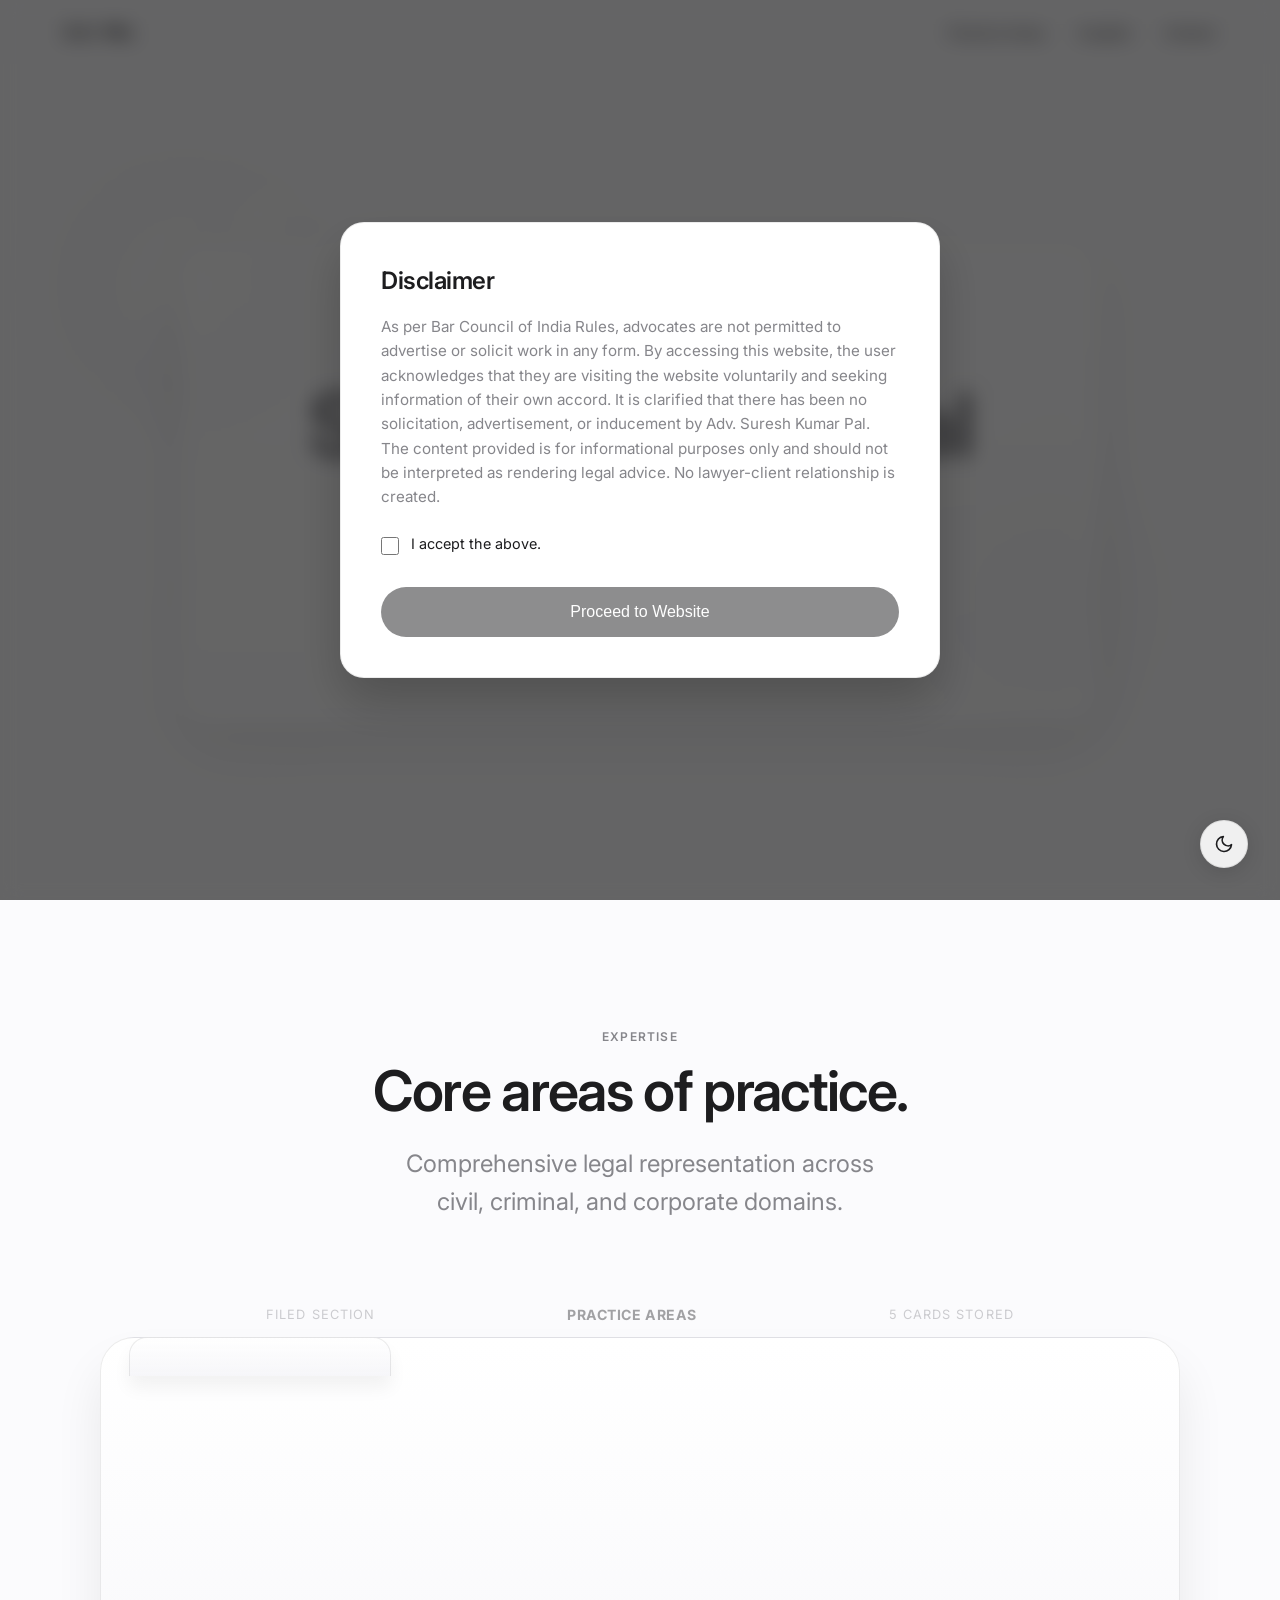
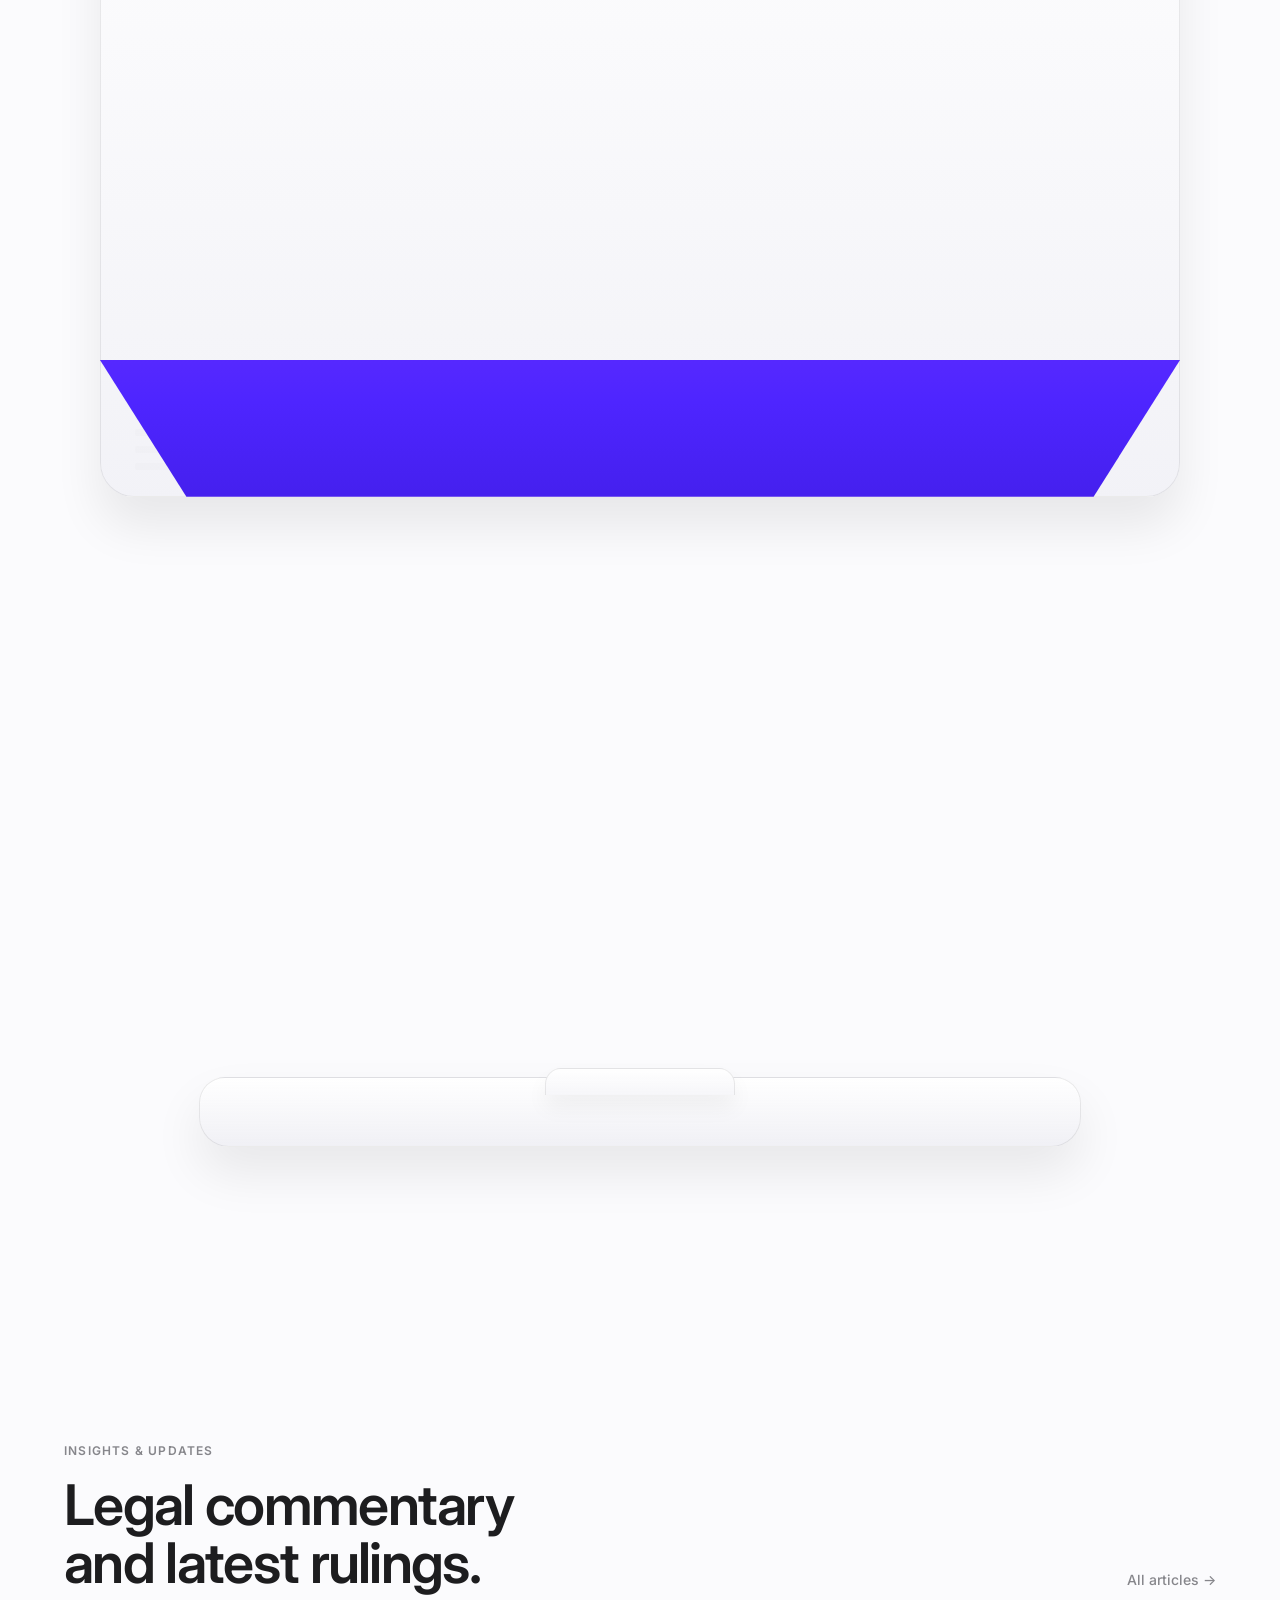
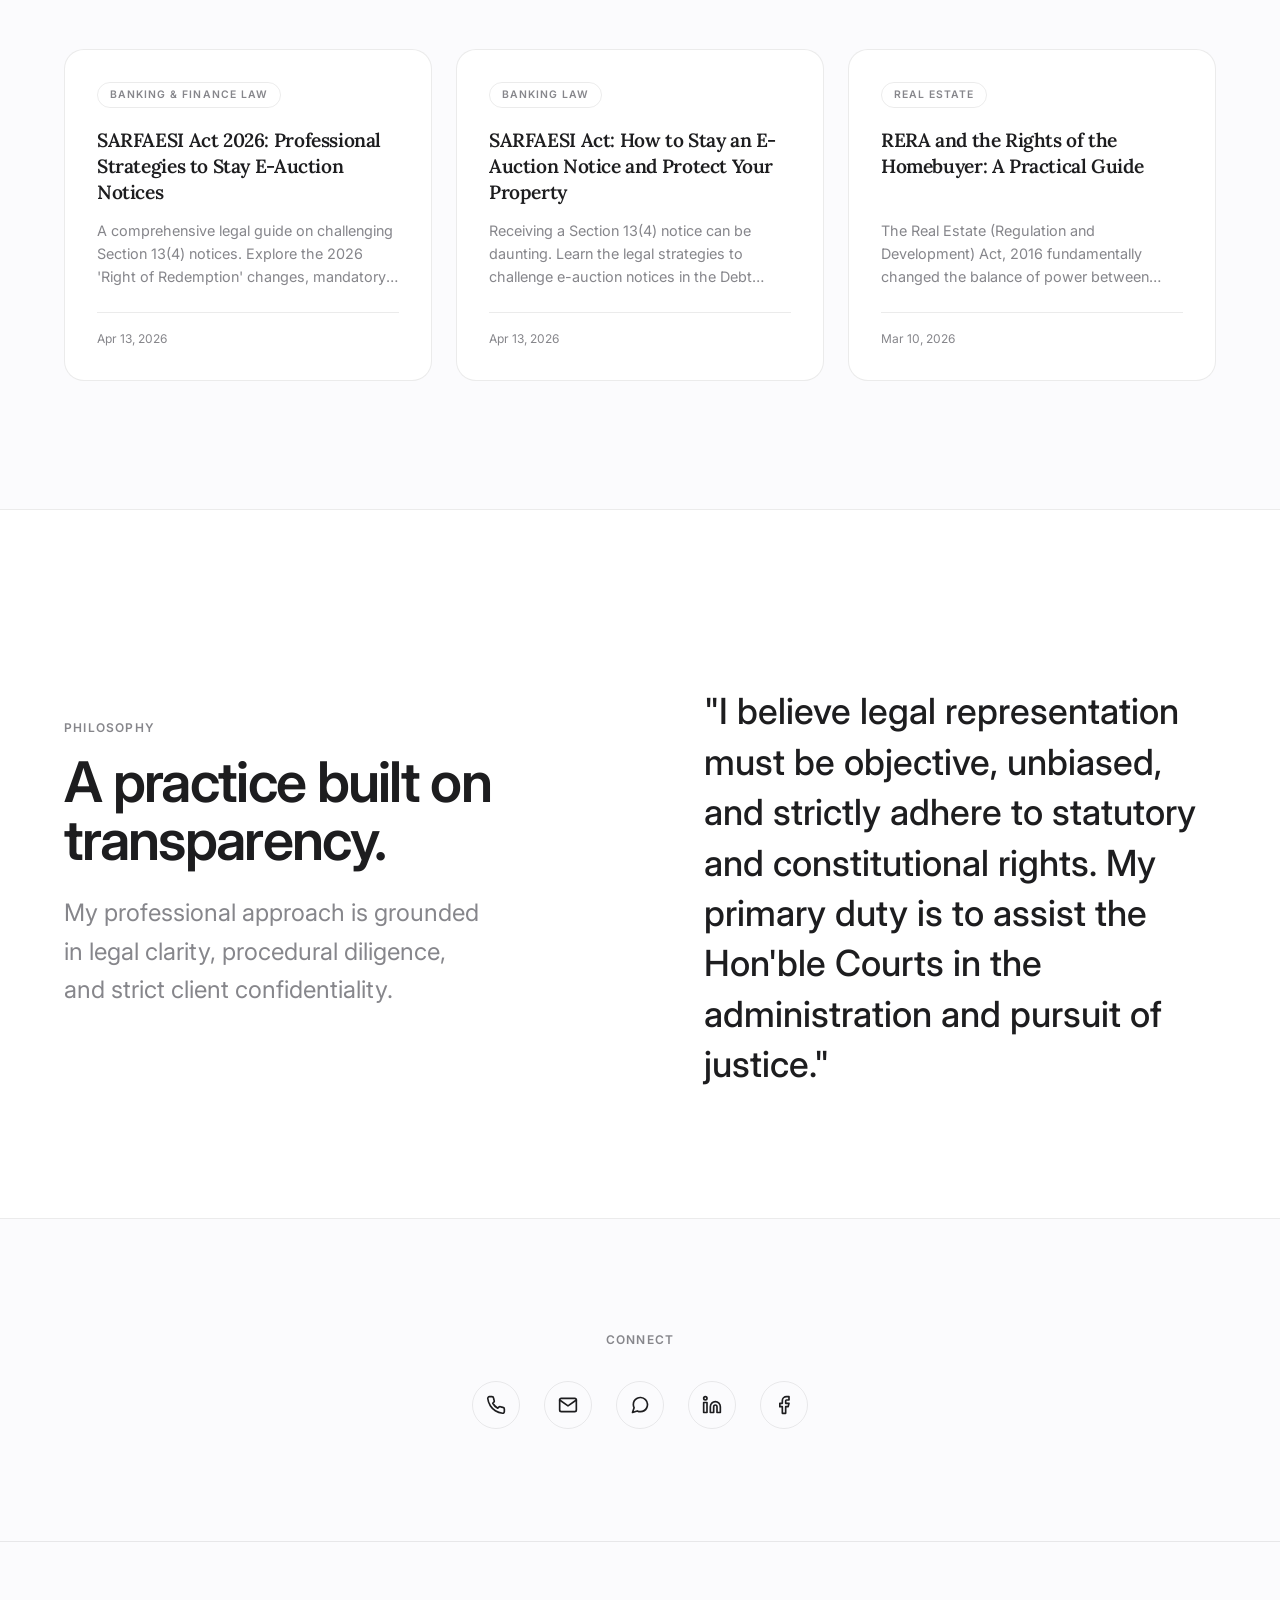
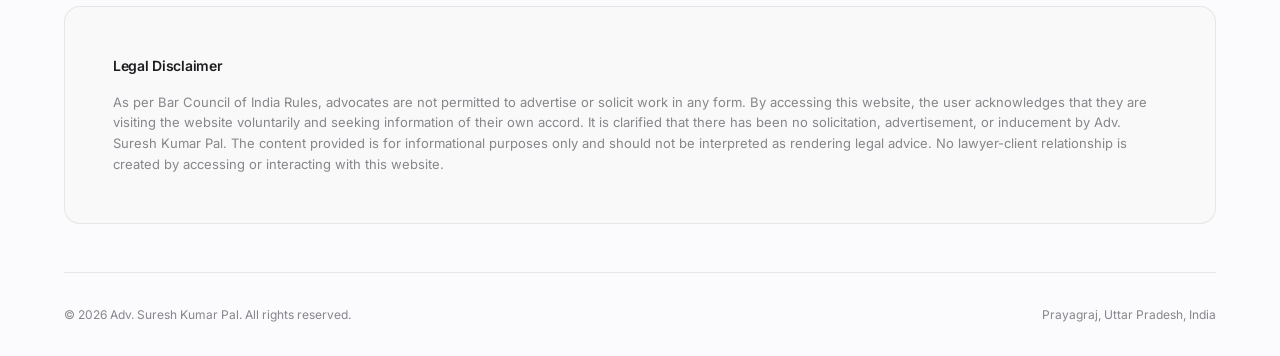
==== commit e1e95442: "Remove practice areas section and update styles" ====
--- a/index.html
+++ b/index.html
@@ -595,414 +595,284 @@
       color: var(--text-main);
     }
 
-    <!-- ── PRACTICE AREAS SECTION ── -->
-<section id="practice">
-  <div class="practice-stack-stage" id="practiceStage">
-    <div class="practice-folder-component" id="folderComp">
-      <div class="practice-folder-meta">
-        <span>Specialties</span>
-        <strong>5 Practice Areas</strong>
-      </div>
-      <div class="practice-folder-shell">
-        <div class="practice-grid">
-          <div class="practice-card">
-            <h3>Corporate Law</h3>
-            <ul>
-              <li>M&A Advisory</li>
-              <li>Shareholder Agreements</li>
-              <li>Corporate Governance</li>
-            </ul>
-          </div>
-          <div class="practice-card">
-            <h3>Litigation</h3>
-            <ul>
-              <li>Commercial Disputes</li>
-              <li>Arbitration</li>
-              <li>Appeals</li>
-            </ul>
-          </div>
-          <div class="practice-card">
-            <h3>Real Estate</h3>
-            <ul>
-              <li>Property Transactions</li>
-              <li>Zoning & Land Use</li>
-              <li>Lease Negotiation</li>
-            </ul>
-          </div>
-          <div class="practice-card">
-            <h3>Employment</h3>
-            <ul>
-              <li>Workplace Policy</li>
-              <li>Discrimination Claims</li>
-              <li>Executive Contracts</li>
-            </ul>
-          </div>
-          <div class="practice-card">
-            <h3>Intellectual Property</h3>
-            <ul>
-              <li>Patent Prosecution</li>
-              <li>Trademark Registration</li>
-              <li>IP Litigation</li>
-            </ul>
-          </div>
-        </div>
-        <div class="practice-folder-tracks">
-          <div class="practice-folder-file"></div>
-          <div class="practice-folder-file"></div>
-          <div class="practice-folder-file"></div>
-          <div class="practice-folder-file"></div>
-          <div class="practice-folder-file"></div>
-        </div>
-        <div class="practice-folder-front"></div>
-      </div>
-    </div>
-  </div>
-</section>
-
-
-<!-- ── CSS ── -->
-<style>
-  :root {
-    --ease: cubic-bezier(0.25, 0.46, 0.45, 0.94);
-    --card-bg: #fff;
-    --border: rgba(0, 0, 0, 0.08);
-    --text-main: #1d1d1f;
-    --text-muted: #6e6e73;
-  }
-
-  #practice {
-    overflow: clip;
-  }
-
-  .practice-stack-stage {
-    position: relative;
-    margin-top: 4rem;
-    min-height: 1500px;
-    padding: 0 0 10rem;
-    perspective: 1600px;
-    perspective-origin: center top;
-    --stack-progress: 0;
-    --folder-open: 0;
-    --stored-progress: 0;
-  }
-
-  .practice-stack-stage::before {
-    content: '';
-    position: absolute;
-    left: 50%;
-    bottom: 2.4rem;
-    width: min(100%, 880px);
-    height: 68px;
-    transform: translateX(-50%);
-    border-radius: 26px 26px 30px 30px;
-    background: linear-gradient(180deg, rgba(255, 255, 255, 0.88), rgba(240, 240, 245, 0.98));
-    border: 1px solid rgba(0, 0, 0, 0.08);
-    box-shadow:
-      inset 0 1px 0 rgba(255, 255, 255, 0.95),
-      0 26px 50px rgba(0, 0, 0, 0.08);
-    z-index: 0;
-    transition: transform 0.5s var(--ease), box-shadow 0.5s var(--ease);
-  }
-
-  .practice-stack-stage::after {
-    content: '';
-    position: absolute;
-    left: 50%;
-    bottom: calc(2.4rem + 52px);
-    width: 188px;
-    height: 26px;
-    transform: translateX(calc(-50% + (var(--folder-open) * 14px)));
-    border-radius: 16px 16px 0 0;
-    background: linear-gradient(180deg, rgba(255, 255, 255, 0.94), rgba(246, 246, 249, 0.98));
-    border: 1px solid rgba(0, 0, 0, 0.08);
-    border-bottom: none;
-    box-shadow: 0 12px 22px rgba(0, 0, 0, 0.05);
-    z-index: 0;
-    transition: transform 0.5s var(--ease);
-  }
-
-  .practice-folder-component {
-    position: sticky;
-    top: 140px;
-    width: min(100%, 1080px);
-    margin: 0 auto;
-    transform: translateY(calc(18px - (var(--stored-progress) * 22px)));
-    pointer-events: auto;
-    z-index: 1;
-    transition: transform 0.45s var(--ease), opacity 0.45s var(--ease);
-  }
-
-  .practice-folder-meta {
-    display: flex;
-    align-items: center;
-    justify-content: space-between;
-    gap: 1rem;
-    margin: 0 auto 0.75rem;
-    width: min(100%, 760px);
-    padding: 0 0.4rem;
-    color: var(--text-muted);
-    font-size: 0.8rem;
-    letter-spacing: 0.08em;
-    text-transform: uppercase;
-    opacity: calc(0.4 + (var(--stored-progress) * 0.6));
-  }
-
-  .practice-folder-meta strong {
-    color: var(--text-main);
-    font-size: 0.88rem;
-    letter-spacing: 0.04em;
-  }
-
-  .practice-folder-shell {
-    position: relative;
-    width: min(100%, 1080px);
-    min-height: 760px;
-    margin: 0 auto;
-    padding: 2.5rem 2rem 5.5rem;
-    border-radius: 34px;
-    background: linear-gradient(180deg, rgba(255, 255, 255, 0.98), rgba(242, 242, 247, 0.98));
-    border: 1px solid rgba(0, 0, 0, 0.08);
-    box-shadow:
-      inset 0 1px 0 rgba(255, 255, 255, 0.95),
-      0 30px 48px rgba(0, 0, 0, 0.08);
-    overflow: visible;
-  }
-
-  .practice-folder-shell::before {
-    content: '';
-    position: absolute;
-    left: 28px;
-    top: -1px;
-    width: 260px;
-    height: 38px;
-    border-radius: 18px 18px 0 0;
-    background: linear-gradient(180deg, rgba(255, 255, 255, 1), rgba(246, 246, 249, 0.98));
-    border: 1px solid rgba(0, 0, 0, 0.08);
-    border-bottom: none;
-    box-shadow: 0 12px 18px rgba(0, 0, 0, 0.05);
-  }
-
-  .practice-folder-tracks {
-    position: absolute;
-    inset: auto 34px 26px;
-    height: 74px;
-    display: flex;
-    flex-direction: column;
-    gap: 10px;
-    justify-content: flex-end;
-    pointer-events: none;
-  }
-
-  .practice-folder-file {
-    height: 13px;
-    border-radius: 999px;
-    background: linear-gradient(90deg, rgba(0, 0, 0, 0.08), rgba(0, 0, 0, 0.02));
-    transform-origin: left center;
-    transform: scaleX(calc(0.35 + var(--stored-progress) * 0.65));
-    opacity: calc(0.15 + var(--stored-progress) * 0.75);
-    transition: transform 0.4s var(--ease), opacity 0.4s var(--ease);
-  }
-
-  .practice-folder-file:nth-child(1) { width: 88%; }
-  .practice-folder-file:nth-child(2) { width: 80%; }
-  .practice-folder-file:nth-child(3) { width: 92%; }
-  .practice-folder-file:nth-child(4) { width: 74%; }
-  .practice-folder-file:nth-child(5) { width: 84%; }
-
-  .practice-grid {
-    position: relative;
-    min-height: 610px;
-    z-index: 1;
-    transform-style: preserve-3d;
-  }
-
-  .practice-folder-front {
-    position: absolute;
-    left: -1px;
-    right: -1px;
-    bottom: -1px;
-    height: 190px;
-    border-radius: 34px 34px 34px 34px;
-    background: linear-gradient(180deg, #5f2dff 0%, #4e25ff 50%, #4520ee 100%);
-    border: 1px solid rgba(77, 36, 238, 0.9);
-    box-shadow:
-      inset 0 1px 0 rgba(255, 255, 255, 0.18),
-      0 24px 32px rgba(69, 32, 238, 0.18);
-    clip-path: polygon(0 28%, 100% 28%, 92% 100%, 8% 100%);
-    z-index: 9;
-    pointer-events: none;
-  }
-
-  /* FIX: removed duplicate `position: relative` — only `position: absolute` remains */
-  .practice-card {
-    background: var(--card-bg);
-    padding: 2.5rem;
-    border-radius: 24px;
-    box-shadow:
-      0 18px 44px rgba(0, 0, 0, 0.08),
-      0 4px 16px rgba(0, 0, 0, 0.03);
-    transition:
-      transform 0.18s linear,
-      box-shadow 0.35s var(--ease),
-      border-color 0.35s var(--ease),
-      background-color 0.35s var(--ease);
-    border: 1px solid var(--border);
-    -webkit-tap-highlight-color: transparent;
-    overflow: hidden;
-    transform-style: preserve-3d;
-    will-change: transform;
-    width: min(100%, 352px);
-    min-height: 240px;
-    position: absolute;
-    left: 50%;
-    top: 210px;
-    margin-left: -176px;
-    opacity: var(--card-opacity, 1);
-    pointer-events: auto;
-    transform:
-      translate3d(
-        var(--card-shift-x, 0px),
-        calc(var(--card-shift-y, 0px) + var(--pointer-shift-y, 0px)),
-        calc(var(--card-depth, 0px) + var(--pointer-depth, 0px))
-      )
-      rotateX(var(--card-tilt-x, 0deg))
-      rotateY(var(--card-tilt-y, 0deg))
-      rotateZ(var(--card-rotate-z, 0deg))
-      scale(calc(var(--card-scale, 1) * var(--press-scale, 1)));
-  }
-
-  .practice-card:active {
-    --press-scale: 0.97;
-    transition: transform 0.1s ease-out;
-  }
-
-  .practice-card:hover {
-    box-shadow:
-      0 30px 56px rgba(0, 0, 0, 0.12),
-      0 10px 24px rgba(0, 0, 0, 0.06);
-    border-color: rgba(0, 0, 0, 0.14);
-  }
-
-  .practice-card::before {
-    content: '';
-    position: absolute;
-    inset: 0;
-    background:
-      radial-gradient(circle at var(--glow-x, 50%) var(--glow-y, 20%), rgba(255, 255, 255, 0.45), transparent 38%),
-      linear-gradient(180deg, rgba(255, 255, 255, 0.2), transparent 48%);
-    opacity: calc(0.2 + var(--pointer-active, 0) * 0.65);
-    pointer-events: none;
-    transition: opacity 0.3s var(--ease);
-  }
-
-  .practice-card::after {
-    content: '';
-    position: absolute;
-    inset: auto 22px 14px;
-    height: 1px;
-    background: linear-gradient(90deg, transparent, rgba(0, 0, 0, 0.12), transparent);
-    opacity: calc(0.2 + var(--stack-progress) * 0.6);
-    transform: translateY(calc(var(--stack-progress) * -3px));
-    pointer-events: none;
-  }
-
-  .practice-card h3 {
-    font-size: 1.25rem;
-    margin-bottom: 1rem;
-    color: var(--text-main);
-  }
-
-  .practice-card ul {
-    list-style: none;
-    color: #6e6e73;
-    font-size: 0.95rem;
-  }
-
-  .practice-card ul li {
-    margin-bottom: 0.5rem;
-    position: relative;
-    padding-left: 1.25rem;
-    transition: transform 0.4s var(--ease), color 0.4s var(--ease);
-  }
-
-  .practice-card:hover ul li {
-    transform: translateX(6px);
-    color: var(--text-main);
-  }
-
-  .practice-card ul li::before {
-    content: '•';
-    position: absolute;
-    left: 0;
-    color: var(--text-main);
-    opacity: 0.3;
-    transition: opacity 0.4s var(--ease), transform 0.4s var(--ease);
-  }
-
-  .practice-card:hover ul li::before {
-    opacity: 0.8;
-    transform: scale(1.2);
-  }
-
-  .practice-card:nth-child(1) { z-index: 8; }
-  .practice-card:nth-child(2) { z-index: 7; }
-  .practice-card:nth-child(3) { z-index: 6; }
-  .practice-card:nth-child(4) { z-index: 5; }
-  .practice-card:nth-child(5) { z-index: 4; }
-</style>
-
-
-<!-- ── JS ── -->
-<script>
-  (() => {
-    // Spread targets per card: [shiftX, shiftY, depth, rotateZ, scale]
-    // Tweak these to adjust the fan layout
-    const SPREAD = [
-      [-360,  80, -30, -7, 0.88],
-      [-190,  20, -10, -3, 0.94],
-      [   0, -60,  20,  0, 1.00],
-      [ 190,  20, -10,  3, 0.94],
-      [ 360,  80, -30,  7, 0.88],
-    ];
-
-    const stage  = document.getElementById('practiceStage');
-    const cards  = [...document.querySelectorAll('.practice-card')];
-
-    function lerp(a, b, t) { return a + (b - a) * t; }
-    function clamp(v, lo, hi) { return Math.max(lo, Math.min(hi, v)); }
-    function easeInOut(t) { return t < 0.5 ? 2 * t * t : -1 + (4 - 2 * t) * t; }
-
-    function update() {
-      const rect   = stage.getBoundingClientRect();
-      const stageH = stage.offsetHeight;
-      const viewH  = window.innerHeight;
-
-      const raw = clamp(-rect.top / (stageH - viewH), 0, 1);
-      const p   = easeInOut(raw);
-
-      // Phase 1 (p 0→0.3): folder opens + file tracks animate
-      const openP   = clamp(p / 0.3, 0, 1);
-      // Phase 2 (p 0.2→1): cards spread out
-      const spreadP = clamp((p - 0.2) / 0.8, 0, 1);
-
-      stage.style.setProperty('--stack-progress',   p);
-      stage.style.setProperty('--folder-open',      openP);
-      stage.style.setProperty('--stored-progress',  openP);
-
-      cards.forEach((card, i) => {
-        const [tx, ty, tz, rz, sc] = SPREAD[i];
-        card.style.setProperty('--card-shift-x',  lerp(0, tx, spreadP) + 'px');
-        card.style.setProperty('--card-shift-y',  lerp(0, ty, spreadP) + 'px');
-        card.style.setProperty('--card-depth',    lerp(0, tz, spreadP) + 'px');
-        card.style.setProperty('--card-rotate-z', lerp(0, rz, spreadP) + 'deg');
-        card.style.setProperty('--card-scale',    lerp(1, sc, spreadP));
-      });
-    }
-
-    window.addEventListener('scroll', update, { passive: true });
-    update();
-  })();
-</script>
+ /* ── PRACTICE AREAS ── */
+    #practice {
+      overflow: clip;
+    }
+
+    .practice-stack-stage {
+      position: relative;
+      margin-top: 4rem;
+      min-height: 1500px;
+      padding: 0 0 10rem;
+      perspective: 1600px;
+      perspective-origin: center top;
+      --stack-progress: 0;
+      --folder-open: 0;
+      --stored-progress: 0;
+    }
+
+    .practice-stack-stage::before {
+      content: '';
+      position: absolute;
+      left: 50%;
+      bottom: 2.4rem;
+      width: min(100%, 880px);
+      height: 68px;
+      transform: translateX(-50%);
+      border-radius: 26px 26px 30px 30px;
+      background:
+        linear-gradient(180deg, rgba(255, 255, 255, 0.88), rgba(240, 240, 245, 0.98));
+      border: 1px solid rgba(0, 0, 0, 0.08);
+      box-shadow:
+        inset 0 1px 0 rgba(255, 255, 255, 0.95),
+        0 26px 50px rgba(0, 0, 0, 0.08);
+      z-index: 0;
+      transition: transform 0.5s var(--ease), box-shadow 0.5s var(--ease);
+    }
+
+    .practice-stack-stage::after {
+      content: '';
+      position: absolute;
+      left: 50%;
+      bottom: calc(2.4rem + 52px);
+      width: 188px;
+      height: 26px;
+      transform: translateX(calc(-50% + (var(--folder-open) * 14px)));
+      border-radius: 16px 16px 0 0;
+      background: linear-gradient(180deg, rgba(255, 255, 255, 0.94), rgba(246, 246, 249, 0.98));
+      border: 1px solid rgba(0, 0, 0, 0.08);
+      border-bottom: none;
+      box-shadow: 0 12px 22px rgba(0, 0, 0, 0.05);
+      z-index: 0;
+      transition: transform 0.5s var(--ease);
+    }
+
+    .practice-folder-component {
+      position: sticky;
+      top: 140px;
+      width: min(100%, 1080px);
+      margin: 0 auto;
+      transform: translateY(calc(18px - (var(--stored-progress) * 22px)));
+      pointer-events: auto;
+      z-index: 1;
+      transition: transform 0.45s var(--ease), opacity 0.45s var(--ease);
+    }
+
+    .practice-folder-meta {
+      display: flex;
+      align-items: center;
+      justify-content: space-between;
+      gap: 1rem;
+      margin: 0 auto 0.75rem;
+      width: min(100%, 760px);
+      padding: 0 0.4rem;
+      color: var(--text-muted);
+      font-size: 0.8rem;
+      letter-spacing: 0.08em;
+      text-transform: uppercase;
+      opacity: calc(0.4 + (var(--stored-progress) * 0.6));
+    }
+
+    .practice-folder-meta strong {
+      color: var(--text-main);
+      font-size: 0.88rem;
+      letter-spacing: 0.04em;
+    }
+
+    .practice-folder-shell {
+      position: relative;
+      width: min(100%, 1080px);
+      min-height: 760px;
+      margin: 0 auto;
+      padding: 2.5rem 2rem 5.5rem;
+      border-radius: 34px;
+      background:
+        linear-gradient(180deg, rgba(255, 255, 255, 0.98), rgba(242, 242, 247, 0.98));
+      border: 1px solid rgba(0, 0, 0, 0.08);
+      box-shadow:
+        inset 0 1px 0 rgba(255, 255, 255, 0.95),
+        0 30px 48px rgba(0, 0, 0, 0.08);
+      overflow: visible;
+    }
+
+    .practice-folder-shell::before {
+      content: '';
+      position: absolute;
+      left: 28px;
+      top: -1px;
+      width: 260px;
+      height: 38px;
+      border-radius: 18px 18px 0 0;
+      background: linear-gradient(180deg, rgba(255, 255, 255, 1), rgba(246, 246, 249, 0.98));
+      border: 1px solid rgba(0, 0, 0, 0.08);
+      border-bottom: none;
+      box-shadow: 0 12px 18px rgba(0, 0, 0, 0.05);
+    }
+
+    .practice-folder-tracks {
+      position: absolute;
+      inset: auto 34px 26px;
+      height: 74px;
+      display: flex;
+      flex-direction: column;
+      gap: 10px;
+      justify-content: flex-end;
+      pointer-events: none;
+    }
+
+    .practice-folder-file {
+      height: 13px;
+      border-radius: 999px;
+      background: linear-gradient(90deg, rgba(0, 0, 0, 0.08), rgba(0, 0, 0, 0.02));
+      transform-origin: left center;
+      transform: scaleX(calc(0.35 + var(--stored-progress) * 0.65));
+      opacity: calc(0.15 + var(--stored-progress) * 0.75);
+      transition: transform 0.4s var(--ease), opacity 0.4s var(--ease);
+    }
+
+    .practice-folder-file:nth-child(1) { width: 88%; }
+    .practice-folder-file:nth-child(2) { width: 80%; }
+    .practice-folder-file:nth-child(3) { width: 92%; }
+    .practice-folder-file:nth-child(4) { width: 74%; }
+    .practice-folder-file:nth-child(5) { width: 84%; }
+
+    .practice-grid {
+      position: relative;
+      min-height: 610px;
+      z-index: 1;
+      transform-style: preserve-3d;
+    }
+
+    .practice-folder-front {
+      position: absolute;
+      left: -1px;
+      right: -1px;
+      bottom: -1px;
+      height: 190px;
+      border-radius: 34px 34px 34px 34px;
+      background: linear-gradient(180deg, #5f2dff 0%, #4e25ff 50%, #4520ee 100%);
+      border: 1px solid rgba(77, 36, 238, 0.9);
+      box-shadow:
+        inset 0 1px 0 rgba(255, 255, 255, 0.18),
+        0 24px 32px rgba(69, 32, 238, 0.18);
+      clip-path: polygon(0 28%, 100% 28%, 92% 100%, 8% 100%);
+      z-index: 9;
+      pointer-events: none;
+    }
+
+    .practice-card {
+      background: var(--card-bg);
+      padding: 2.5rem;
+      border-radius: 24px;
+      box-shadow:
+        0 18px 44px rgba(0, 0, 0, 0.08),
+        0 4px 16px rgba(0, 0, 0, 0.03);
+      transition:
+        transform 0.18s linear,
+        box-shadow 0.35s var(--ease),
+        border-color 0.35s var(--ease),
+        background-color 0.35s var(--ease);
+      border: 1px solid var(--border);
+      -webkit-tap-highlight-color: transparent;
+      position: relative;
+      overflow: hidden;
+      transform-style: preserve-3d;
+      will-change: transform;
+      width: min(100%, 352px);
+      min-height: 240px;
+      position: absolute;
+      left: 50%;
+      top: 210px;
+      margin-left: -176px;
+      opacity: var(--card-opacity, 1);
+      pointer-events: auto;
+      transform:
+        translate3d(var(--card-shift-x, 0px), calc(var(--card-shift-y, 0px) + var(--pointer-shift-y, 0px)), calc(var(--card-depth, 0px) + var(--pointer-depth, 0px)))
+        rotateX(var(--card-tilt-x, 0deg))
+        rotateY(var(--card-tilt-y, 0deg))
+        rotateZ(var(--card-rotate-z, 0deg))
+        scale(calc(var(--card-scale, 1) * var(--press-scale, 1)));
+    }
+
+    .practice-card:active {
+      --press-scale: 0.97;
+      transition: transform 0.1s ease-out;
+    }
+
+    .practice-card:hover {
+      box-shadow:
+        0 30px 56px rgba(0, 0, 0, 0.12),
+        0 10px 24px rgba(0, 0, 0, 0.06);
+      border-color: rgba(0, 0, 0, 0.14);
+    }
+
+    .practice-card::before {
+      content: '';
+      position: absolute;
+      inset: 0;
+      background:
+        radial-gradient(circle at var(--glow-x, 50%) var(--glow-y, 20%), rgba(255, 255, 255, 0.45), transparent 38%),
+        linear-gradient(180deg, rgba(255, 255, 255, 0.2), transparent 48%);
+      opacity: calc(0.2 + var(--pointer-active, 0) * 0.65);
+      pointer-events: none;
+      transition: opacity 0.3s var(--ease);
+    }
+
+    .practice-card::after {
+      content: '';
+      position: absolute;
+      inset: auto 22px 14px;
+      height: 1px;
+      background: linear-gradient(90deg, transparent, rgba(0, 0, 0, 0.12), transparent);
+      opacity: calc(0.2 + var(--stack-progress) * 0.6);
+      transform: translateY(calc(var(--stack-progress) * -3px));
+      pointer-events: none;
+    }
+
+    .practice-card h3 {
+      font-size: 1.25rem;
+      margin-bottom: 1rem;
+      color: var(--text-main);
+    }
+
+    .practice-card ul {
+      list-style: none;
+      color: #6e6e73;
+      font-size: 0.95rem;
+    }
+
+    .practice-card ul li {
+      margin-bottom: 0.5rem;
+      position: relative;
+      padding-left: 1.25rem;
+      transition: transform 0.4s var(--ease), color 0.4s var(--ease);
+    }
+
+    .practice-card:hover ul li {
+      transform: translateX(6px);
+      color: var(--text-main);
+    }
+
+    .practice-card ul li::before {
+      content: '•';
+      position: absolute;
+      left: 0;
+      color: var(--text-main);
+      opacity: 0.3;
+      transition: opacity 0.4s var(--ease), transform 0.4s var(--ease);
+    }
+
+    .practice-card:hover ul li::before {
+      opacity: 0.8;
+      transform: scale(1.2);
+    }
+
+    .practice-card:nth-child(1) { z-index: 8; }
+    .practice-card:nth-child(2) { z-index: 7; }
+    .practice-card:nth-child(3) { z-index: 6; }
+    .practice-card:nth-child(4) { z-index: 5; }
+    .practice-card:nth-child(5) { z-index: 4; }
 
     /* ── APPROACH SECTION ── */
     .approach-bg {
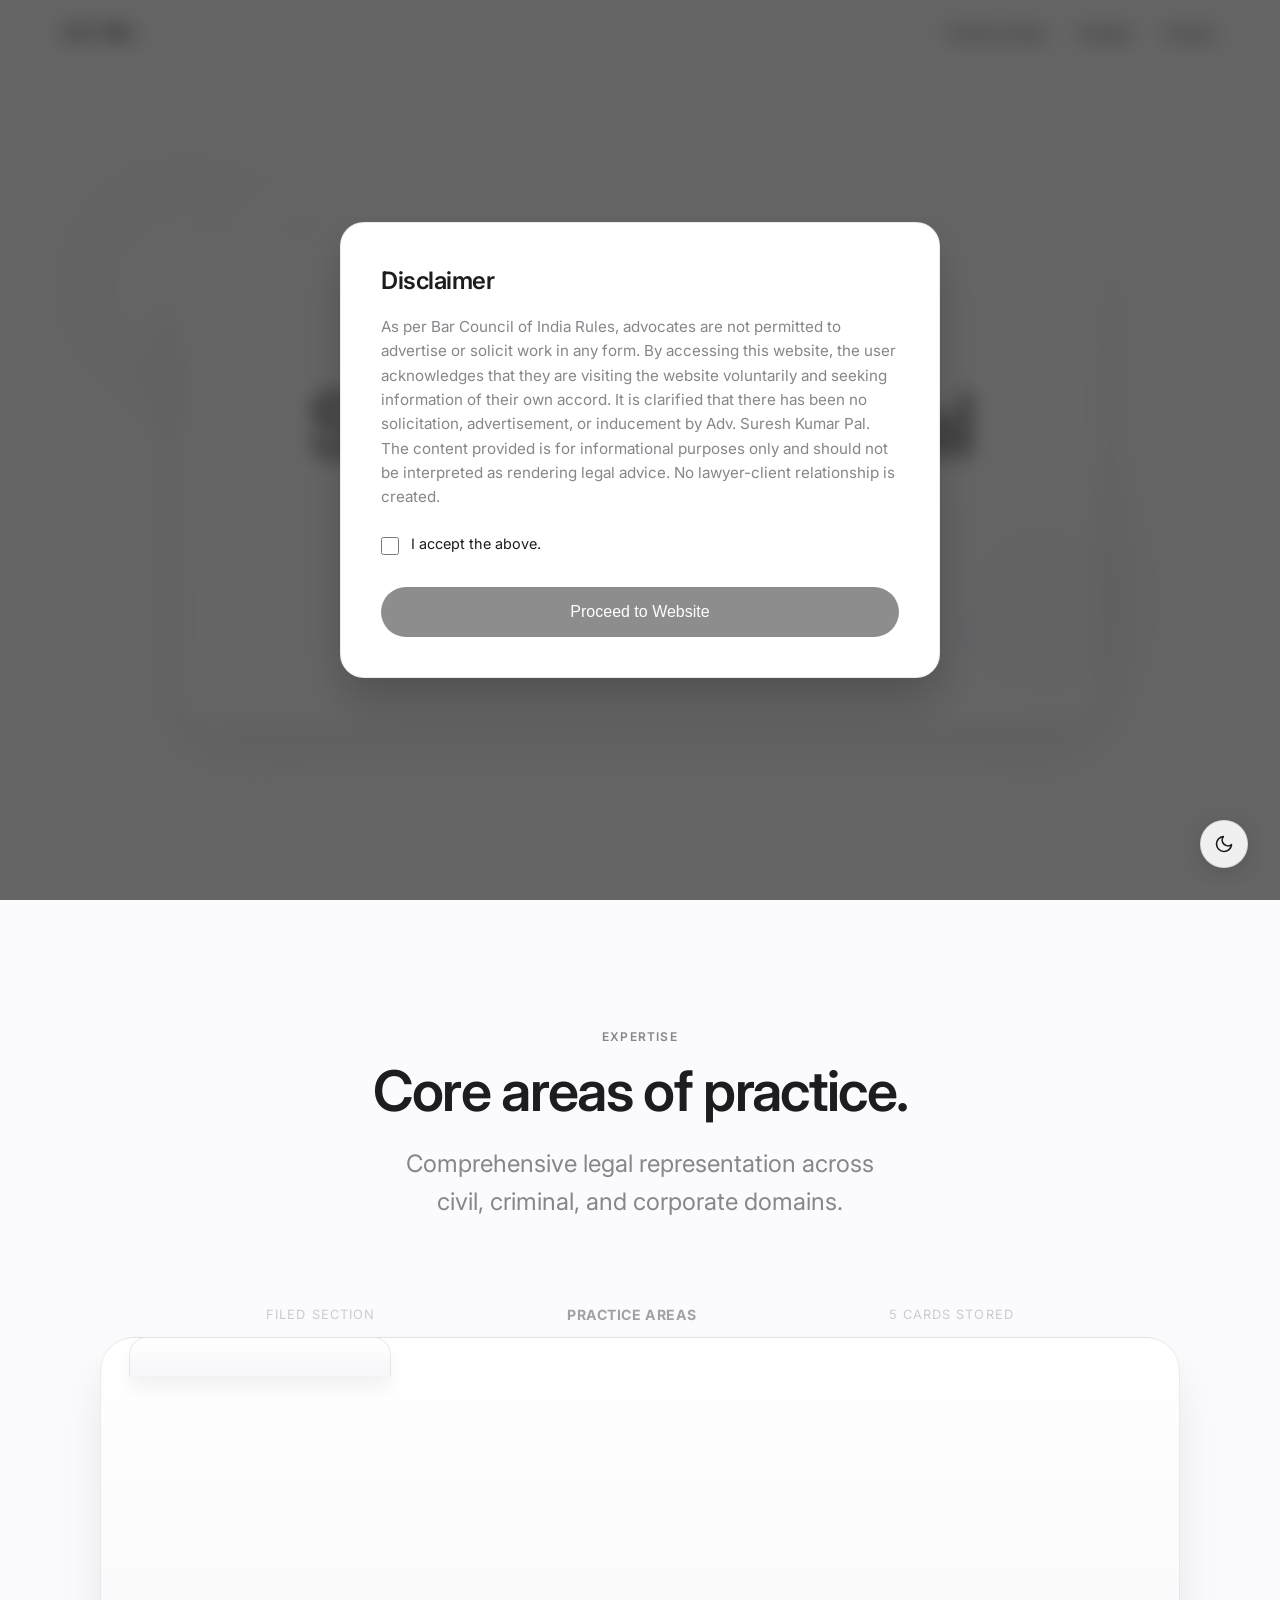
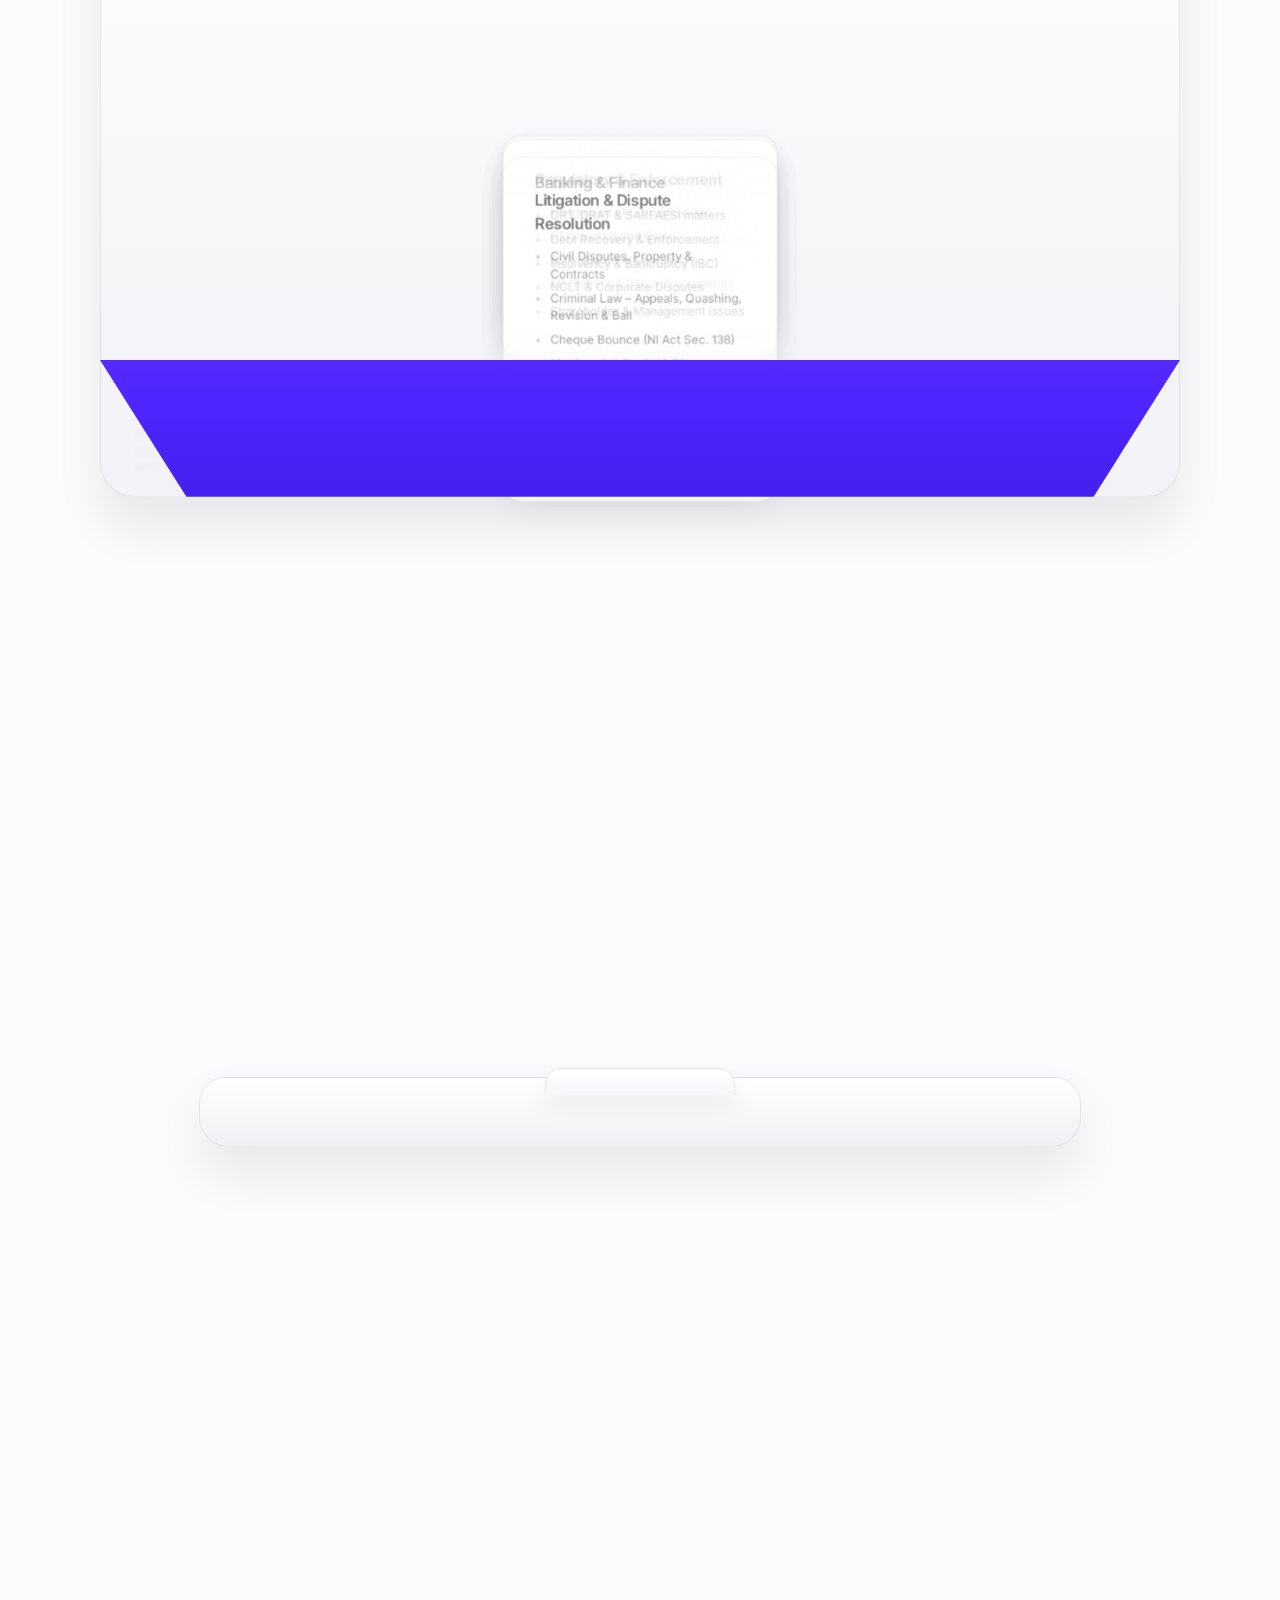
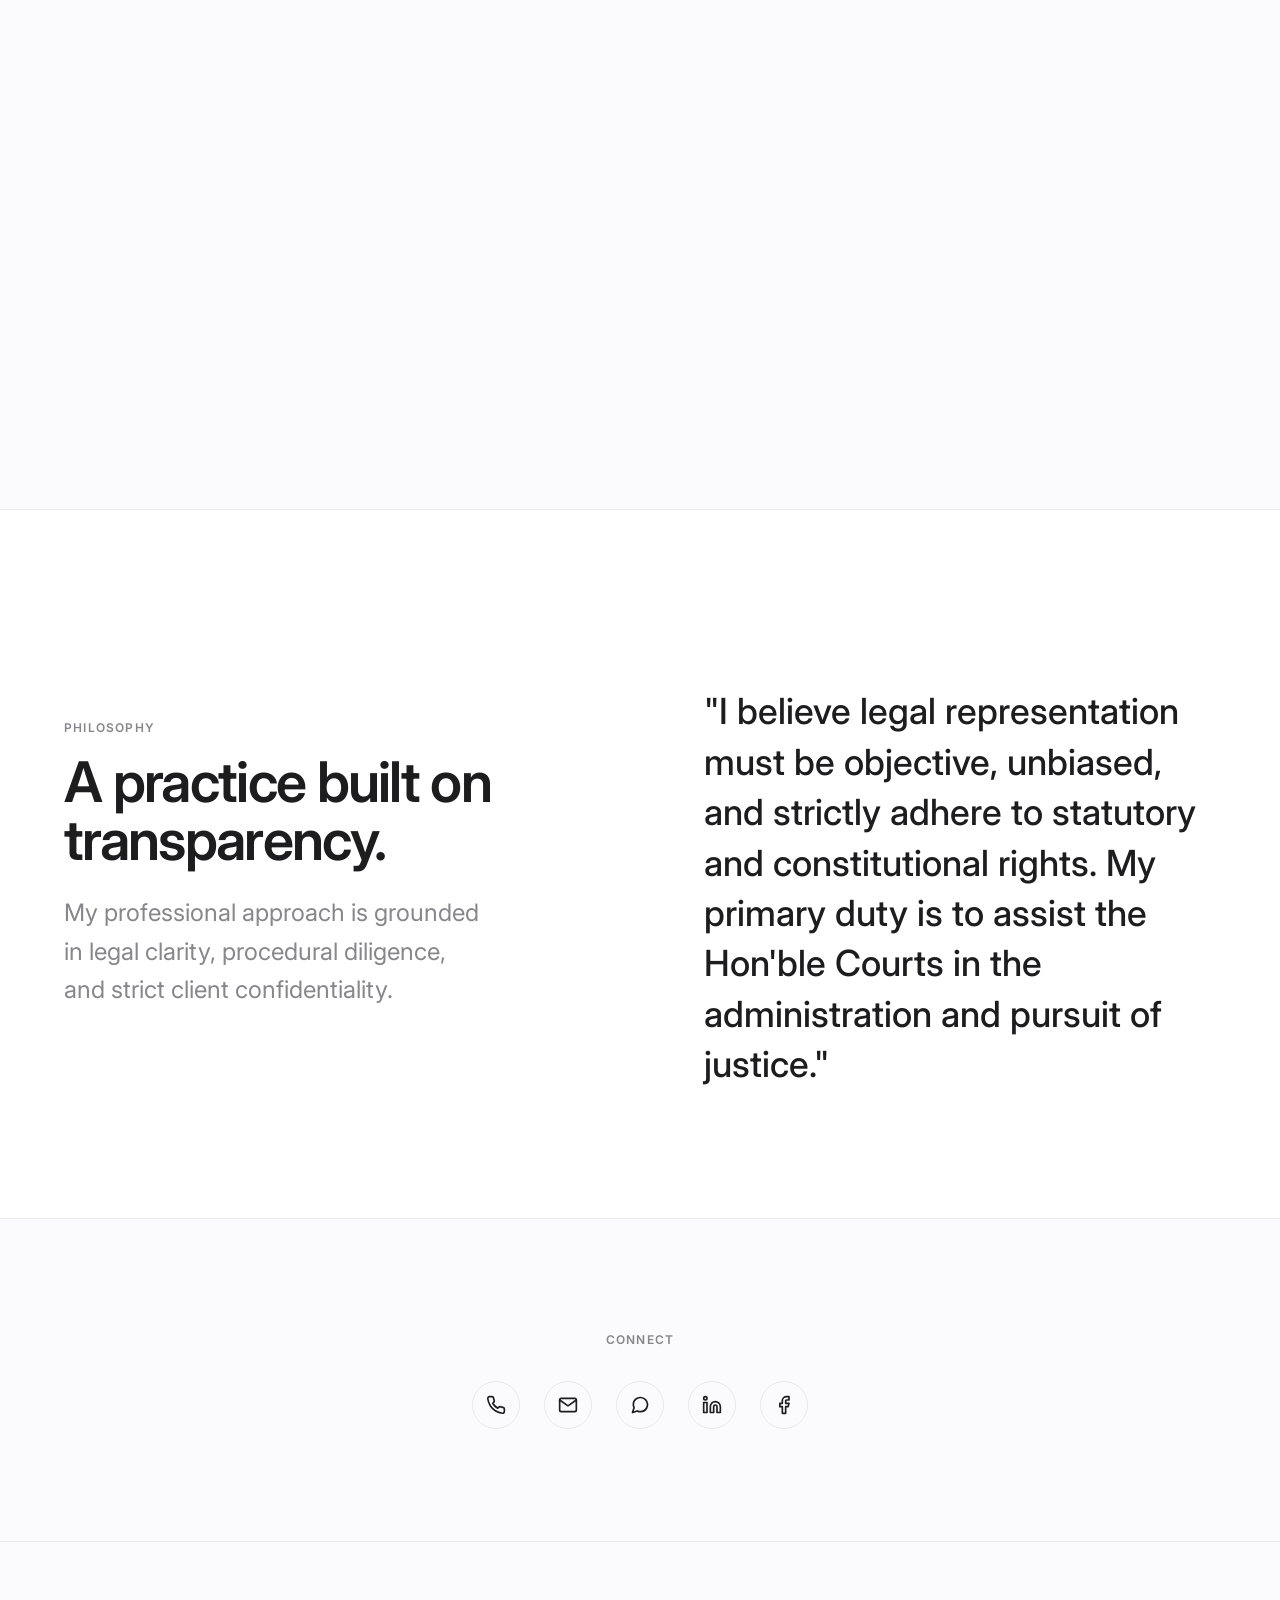
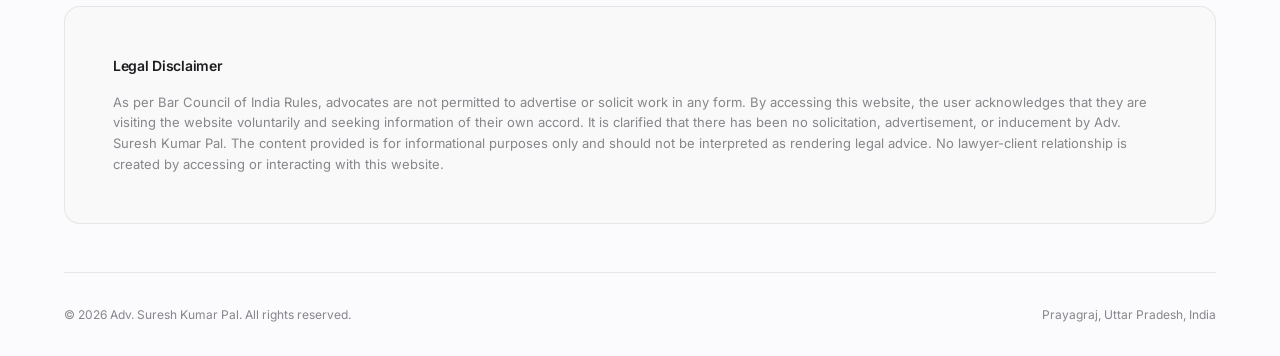
==== commit cd7cac8d: "cards" ====
--- a/index.html
+++ b/index.html
@@ -595,7 +595,7 @@
       color: var(--text-main);
     }
 
- /* ── PRACTICE AREAS ── */
+        /* ── PRACTICE AREAS ── */
     #practice {
       overflow: clip;
     }
@@ -621,14 +621,13 @@
       height: 68px;
       transform: translateX(-50%);
       border-radius: 26px 26px 30px 30px;
-      background:
-        linear-gradient(180deg, rgba(255, 255, 255, 0.88), rgba(240, 240, 245, 0.98));
+      background: linear-gradient(180deg, rgba(255, 255, 255, 0.88), rgba(240, 240, 245, 0.98));
       border: 1px solid rgba(0, 0, 0, 0.08);
       box-shadow:
         inset 0 1px 0 rgba(255, 255, 255, 0.95),
         0 26px 50px rgba(0, 0, 0, 0.08);
       z-index: 0;
-      transition: transform 0.5s var(--ease), box-shadow 0.5s var(--ease);
+      transition: transform 0.5s cubic-bezier(0.25, 0.46, 0.45, 0.94), box-shadow 0.5s cubic-bezier(0.25, 0.46, 0.45, 0.94);
     }
 
     .practice-stack-stage::after {
@@ -645,7 +644,7 @@
       border-bottom: none;
       box-shadow: 0 12px 22px rgba(0, 0, 0, 0.05);
       z-index: 0;
-      transition: transform 0.5s var(--ease);
+      transition: transform 0.5s cubic-bezier(0.25, 0.46, 0.45, 0.94);
     }
 
     .practice-folder-component {
@@ -656,7 +655,7 @@
       transform: translateY(calc(18px - (var(--stored-progress) * 22px)));
       pointer-events: auto;
       z-index: 1;
-      transition: transform 0.45s var(--ease), opacity 0.45s var(--ease);
+      transition: transform 0.45s cubic-bezier(0.25, 0.46, 0.45, 0.94), opacity 0.45s cubic-bezier(0.25, 0.46, 0.45, 0.94);
     }
 
     .practice-folder-meta {
@@ -687,8 +686,7 @@
       margin: 0 auto;
       padding: 2.5rem 2rem 5.5rem;
       border-radius: 34px;
-      background:
-        linear-gradient(180deg, rgba(255, 255, 255, 0.98), rgba(242, 242, 247, 0.98));
+      background: linear-gradient(180deg, rgba(255, 255, 255, 0.98), rgba(242, 242, 247, 0.98));
       border: 1px solid rgba(0, 0, 0, 0.08);
       box-shadow:
         inset 0 1px 0 rgba(255, 255, 255, 0.95),
@@ -728,7 +726,7 @@
       transform-origin: left center;
       transform: scaleX(calc(0.35 + var(--stored-progress) * 0.65));
       opacity: calc(0.15 + var(--stored-progress) * 0.75);
-      transition: transform 0.4s var(--ease), opacity 0.4s var(--ease);
+      transition: transform 0.4s cubic-bezier(0.25, 0.46, 0.45, 0.94), opacity 0.4s cubic-bezier(0.25, 0.46, 0.45, 0.94);
     }
 
     .practice-folder-file:nth-child(1) { width: 88%; }
@@ -770,25 +768,28 @@
         0 4px 16px rgba(0, 0, 0, 0.03);
       transition:
         transform 0.18s linear,
-        box-shadow 0.35s var(--ease),
-        border-color 0.35s var(--ease),
-        background-color 0.35s var(--ease);
+        box-shadow 0.35s cubic-bezier(0.25, 0.46, 0.45, 0.94),
+        border-color 0.35s cubic-bezier(0.25, 0.46, 0.45, 0.94),
+        background-color 0.35s cubic-bezier(0.25, 0.46, 0.45, 0.94);
       border: 1px solid var(--border);
       -webkit-tap-highlight-color: transparent;
-      position: relative;
+      position: absolute;
       overflow: hidden;
       transform-style: preserve-3d;
       will-change: transform;
       width: min(100%, 352px);
       min-height: 240px;
-      position: absolute;
       left: 50%;
       top: 210px;
       margin-left: -176px;
       opacity: var(--card-opacity, 1);
       pointer-events: auto;
       transform:
-        translate3d(var(--card-shift-x, 0px), calc(var(--card-shift-y, 0px) + var(--pointer-shift-y, 0px)), calc(var(--card-depth, 0px) + var(--pointer-depth, 0px)))
+        translate3d(
+          var(--card-shift-x, 0px),
+          calc(var(--card-shift-y, 0px) + var(--pointer-shift-y, 0px)),
+          calc(var(--card-depth, 0px) + var(--pointer-depth, 0px))
+        )
         rotateX(var(--card-tilt-x, 0deg))
         rotateY(var(--card-tilt-y, 0deg))
         rotateZ(var(--card-rotate-z, 0deg))
@@ -808,7 +809,7 @@
     }
 
     .practice-card::before {
-      content: '';
+      content: "";
       position: absolute;
       inset: 0;
       background:
@@ -816,11 +817,11 @@
         linear-gradient(180deg, rgba(255, 255, 255, 0.2), transparent 48%);
       opacity: calc(0.2 + var(--pointer-active, 0) * 0.65);
       pointer-events: none;
-      transition: opacity 0.3s var(--ease);
+      transition: opacity 0.3s cubic-bezier(0.25, 0.46, 0.45, 0.94);
     }
 
     .practice-card::after {
-      content: '';
+      content: "";
       position: absolute;
       inset: auto 22px 14px;
       height: 1px;
@@ -846,7 +847,7 @@
       margin-bottom: 0.5rem;
       position: relative;
       padding-left: 1.25rem;
-      transition: transform 0.4s var(--ease), color 0.4s var(--ease);
+      transition: transform 0.4s cubic-bezier(0.25, 0.46, 0.45, 0.94), color 0.4s cubic-bezier(0.25, 0.46, 0.45, 0.94);
     }
 
     .practice-card:hover ul li {
@@ -855,12 +856,12 @@
     }
 
     .practice-card ul li::before {
-      content: '•';
+      content: "•";
       position: absolute;
       left: 0;
       color: var(--text-main);
       opacity: 0.3;
-      transition: opacity 0.4s var(--ease), transform 0.4s var(--ease);
+      transition: opacity 0.4s cubic-bezier(0.25, 0.46, 0.45, 0.94), transform 0.4s cubic-bezier(0.25, 0.46, 0.45, 0.94);
     }
 
     .practice-card:hover ul li::before {
@@ -1544,7 +1545,7 @@
         </div>
         <div class="practice-folder-shell">
           <div class="practice-grid">
-            <div class="practice-card reveal-on-scroll" style="animation-delay: 0.1s;" data-stack-index="0">
+            <div class="practice-card" style="animation-delay: 0.1s;" data-stack-index="0">
               <h3>Litigation & Dispute Resolution</h3>
               <ul>
                 <li>Civil Disputes, Property & Contracts</li>
@@ -1557,7 +1558,7 @@
               </ul>
             </div>
 
-            <div class="practice-card reveal-on-scroll" style="animation-delay: 0.2s;" data-stack-index="1">
+            <div class="practice-card" style="animation-delay: 0.2s;" data-stack-index="1">
               <h3>Banking & Finance</h3>
               <ul>
                 <li>DRT, DRAT & SARFAESI matters</li>
@@ -1568,7 +1569,7 @@
               </ul>
             </div>
 
-            <div class="practice-card reveal-on-scroll" style="animation-delay: 0.3s;" data-stack-index="2">
+            <div class="practice-card" style="animation-delay: 0.3s;" data-stack-index="2">
               <h3>Regulatory & Enforcement</h3>
               <ul>
                 <li>Prevention of Corruption Act</li>
@@ -1578,7 +1579,7 @@
               </ul>
             </div>
 
-            <div class="practice-card reveal-on-scroll" style="animation-delay: 0.4s;" data-stack-index="3">
+            <div class="practice-card" style="animation-delay: 0.4s;" data-stack-index="3">
               <h3>Tribunals & Administration</h3>
               <ul>
                 <li>CAT Matters (Service Law)</li>
@@ -1588,7 +1589,7 @@
               </ul>
             </div>
 
-            <div class="practice-card reveal-on-scroll" style="animation-delay: 0.5s;" data-stack-index="4">
+            <div class="practice-card" style="animation-delay: 0.5s;" data-stack-index="4">
               <h3>Taxation Law</h3>
               <ul>
                 <li>Direct & Indirect Tax advisory</li>
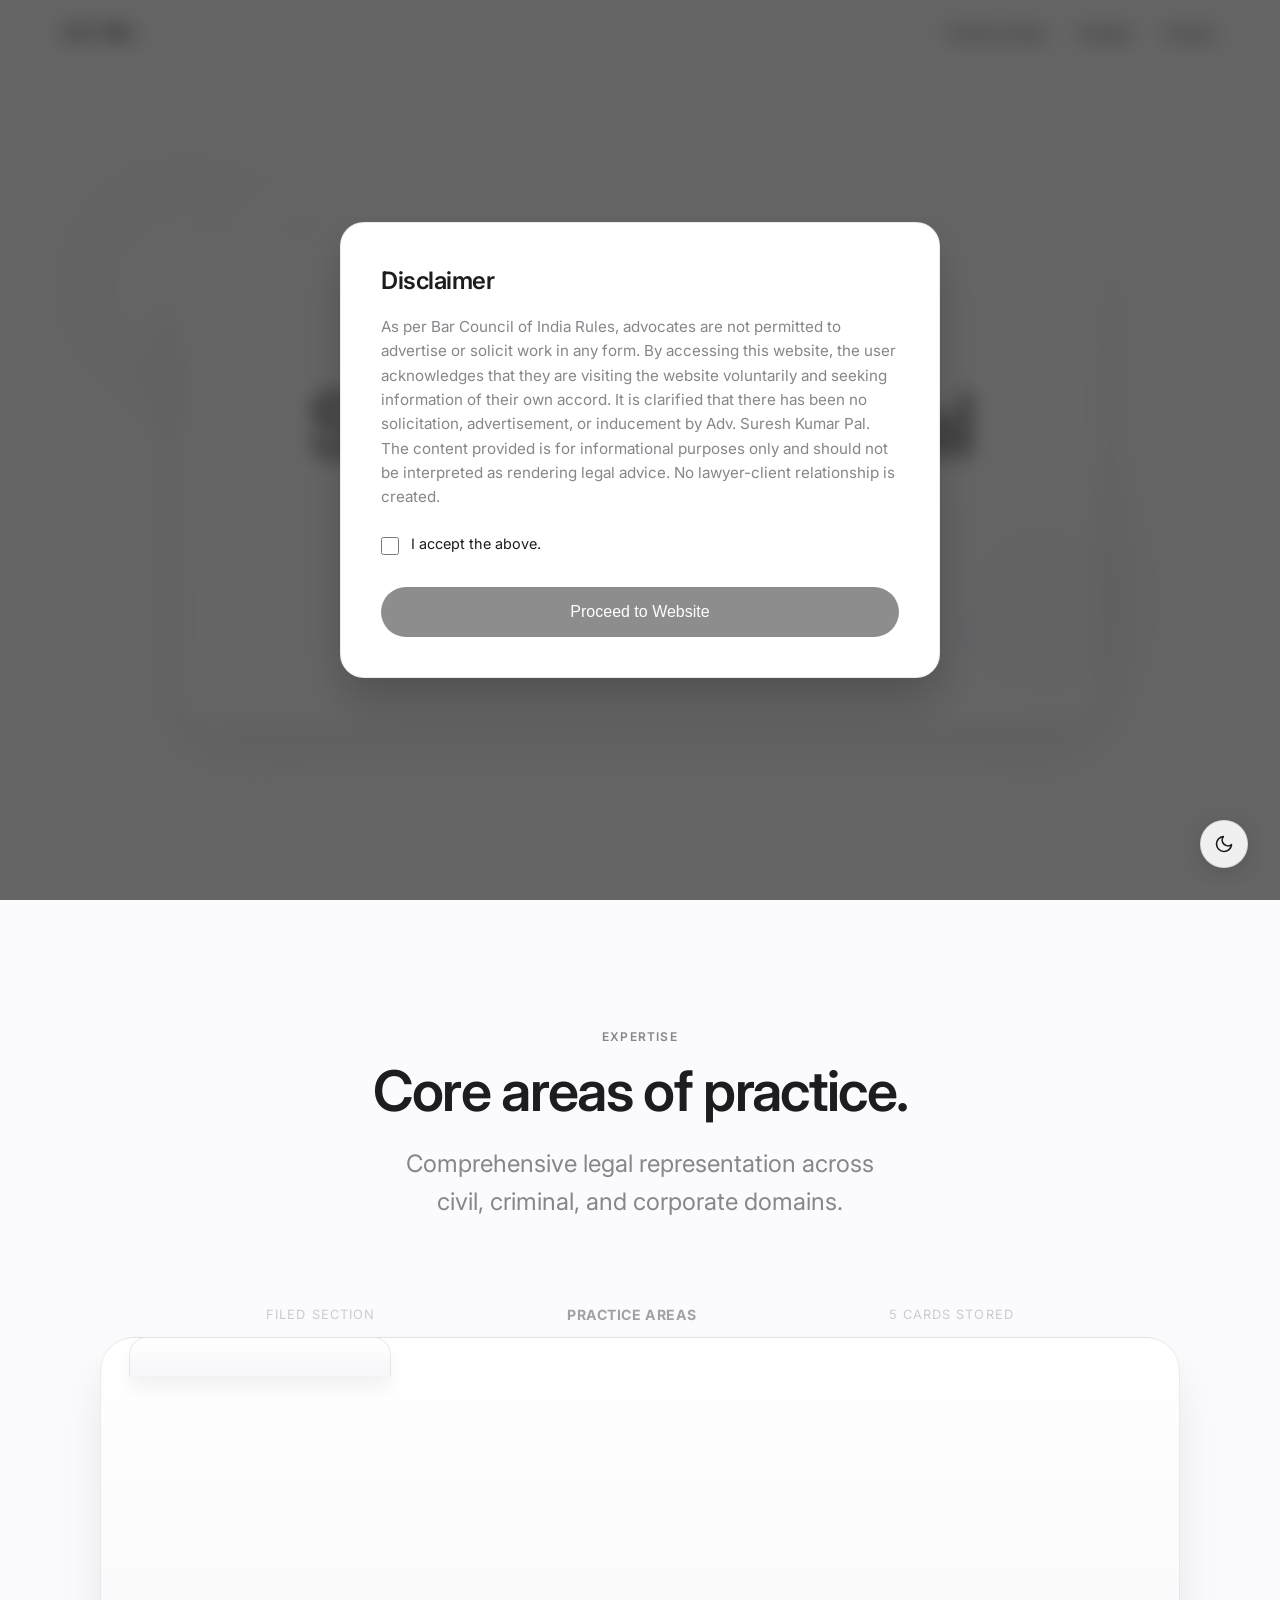
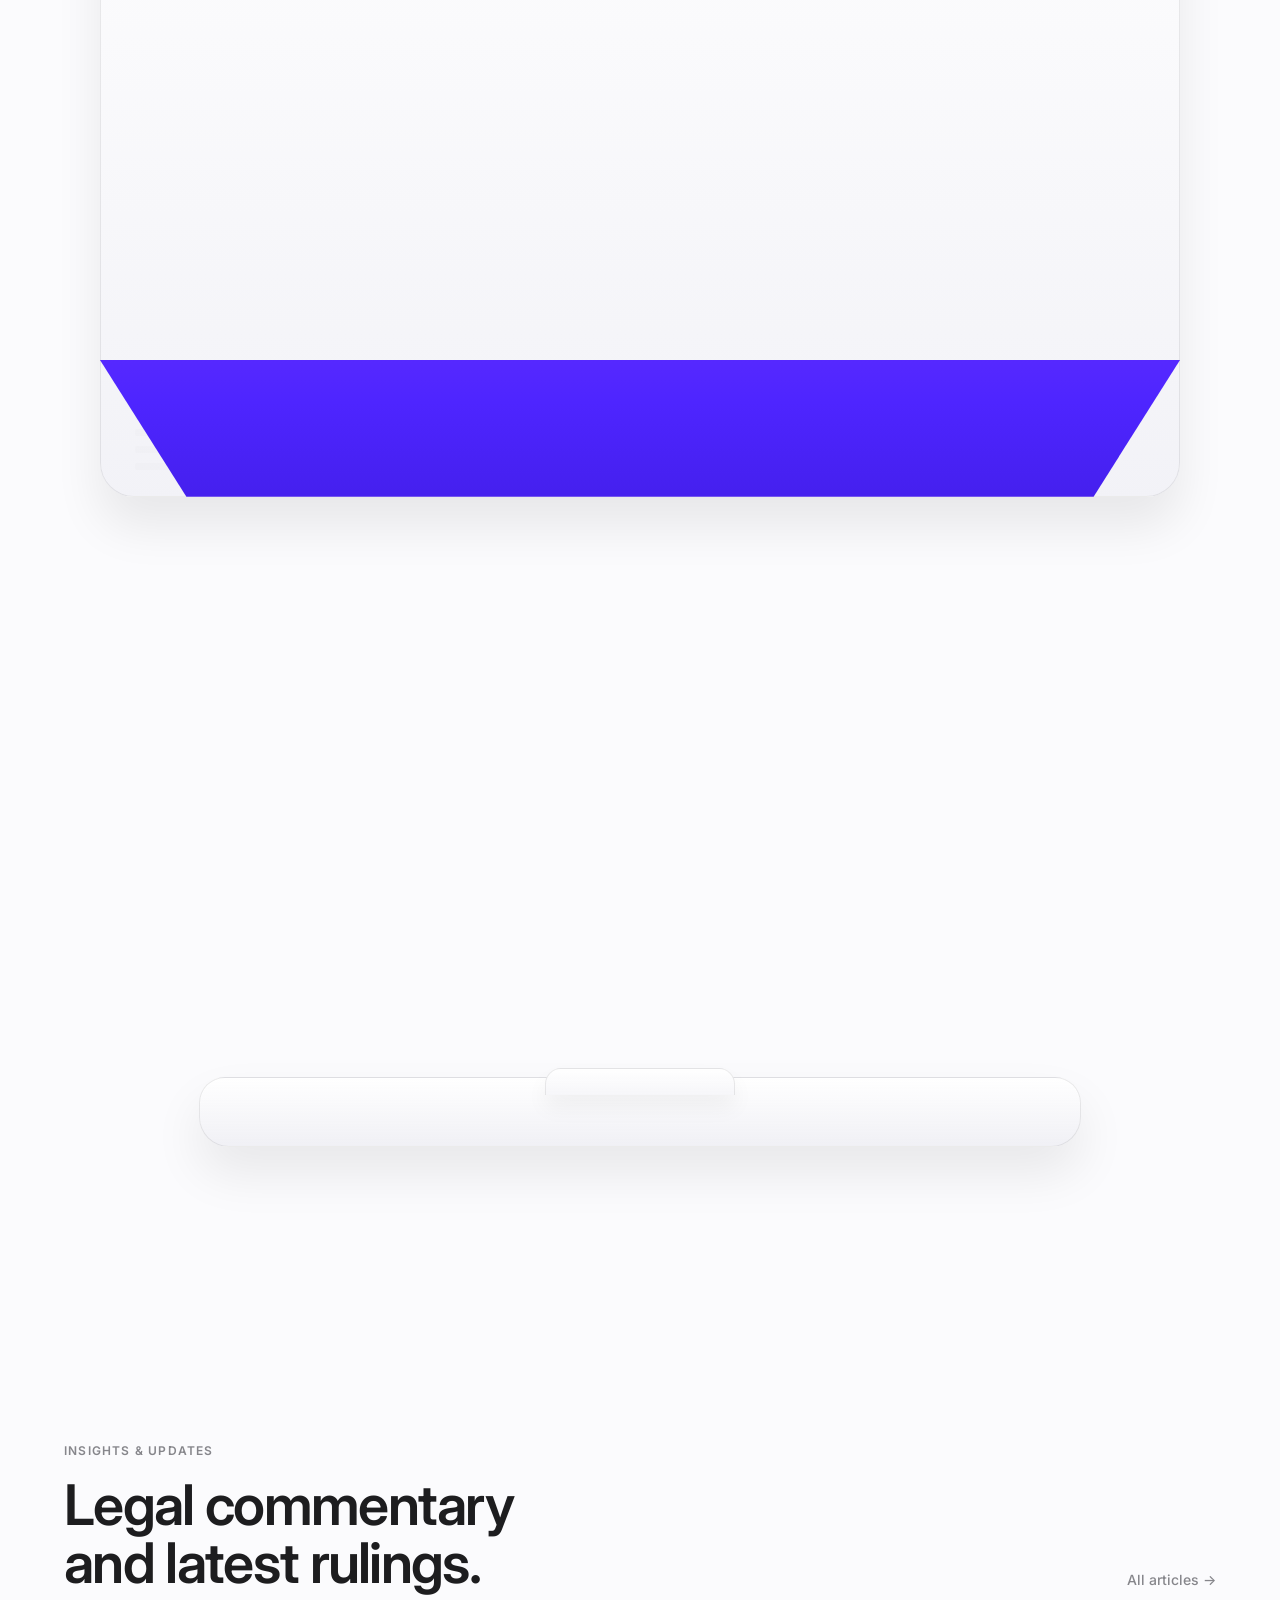
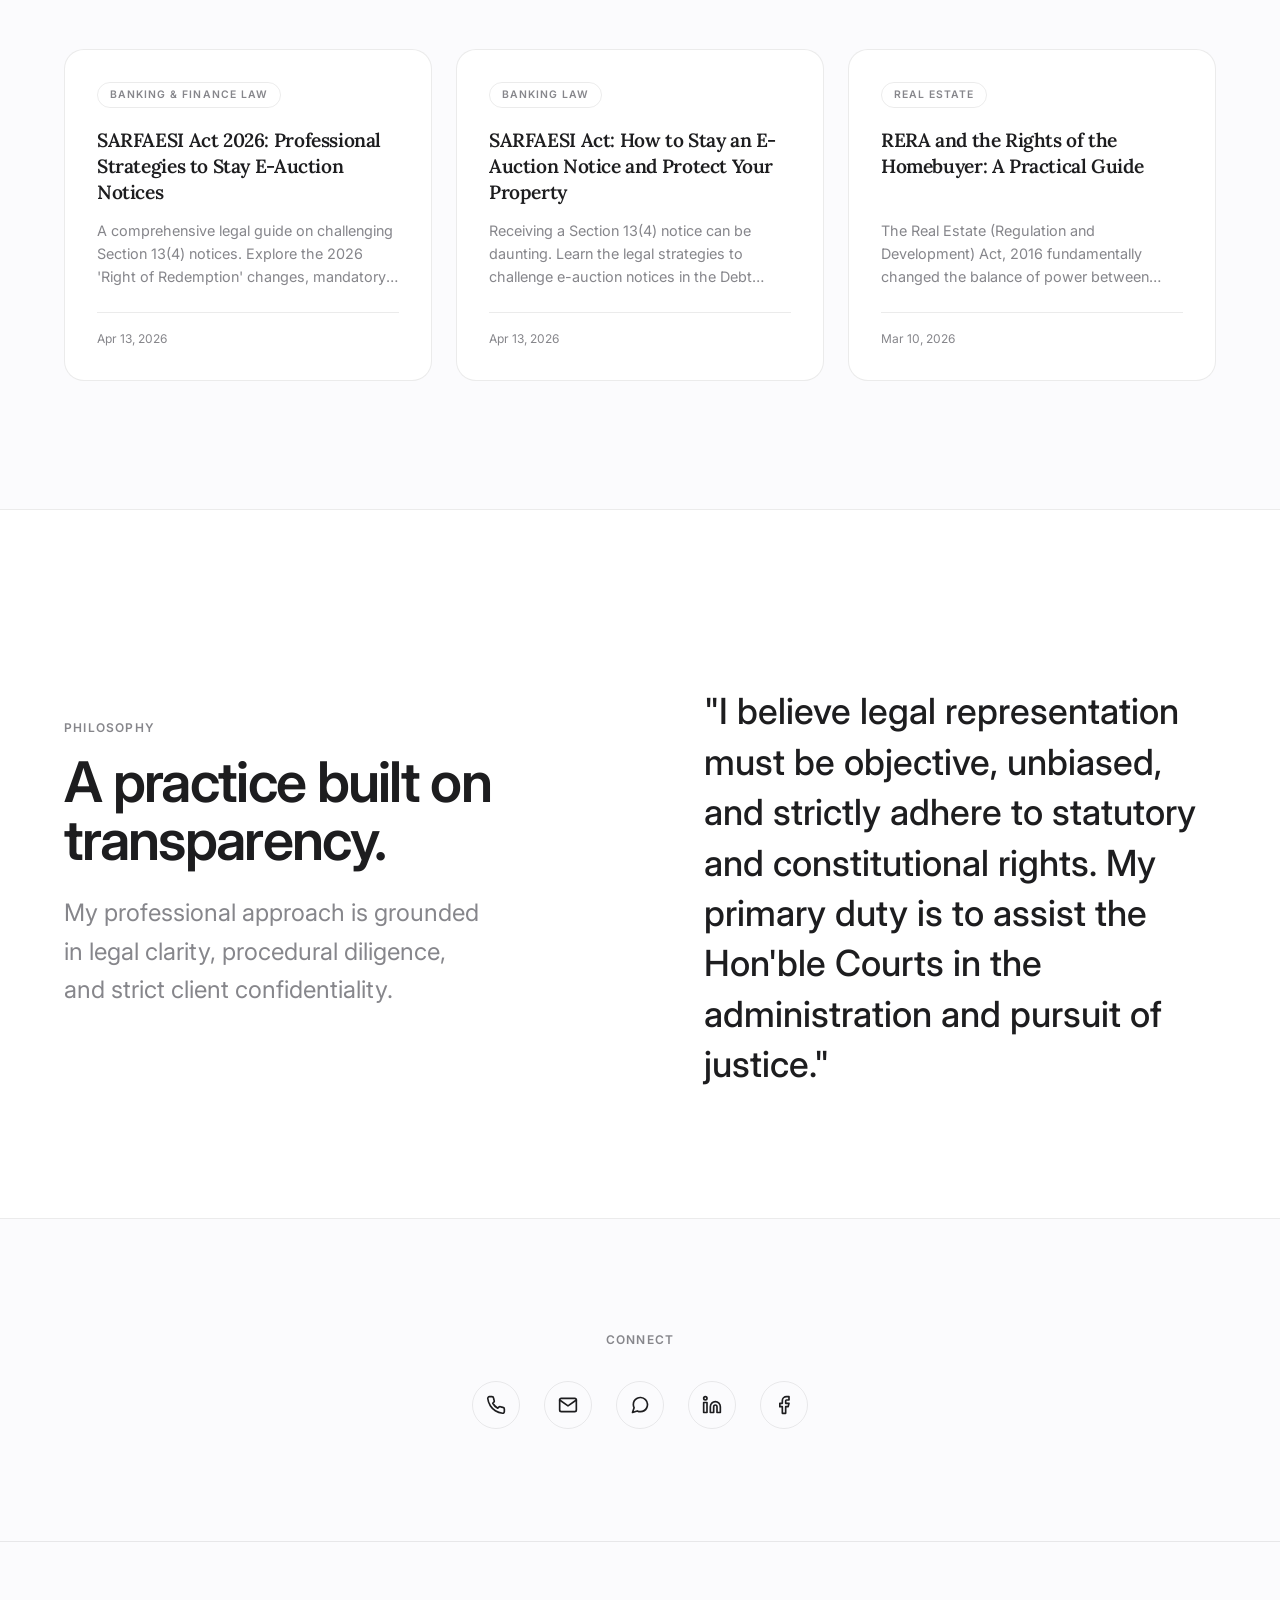
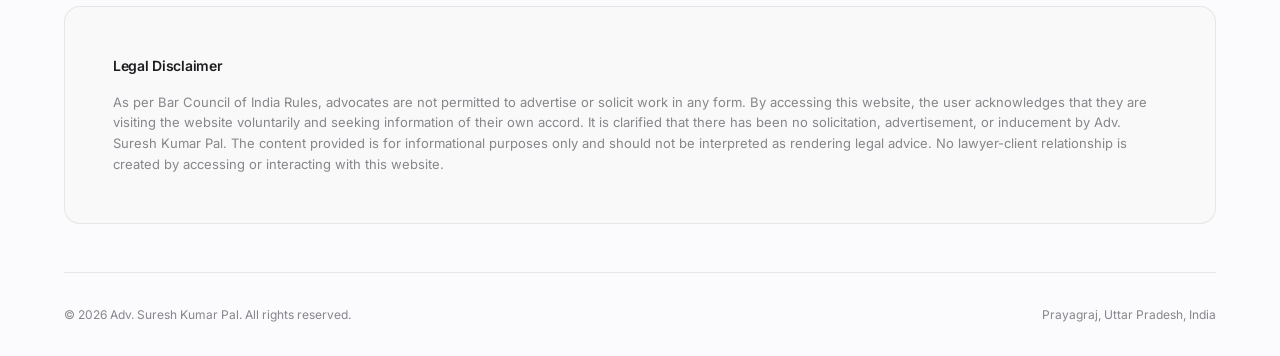
==== commit 8dd5d80e: "Merge branch 'main' of https://github.com/animeshanimates/dad" ====
--- a/index.html
+++ b/index.html
@@ -64,10 +64,22 @@
     }
 
     /* ── SCROLL PROGRESS ── */
-    @keyframes progress { 0% { width: 0; } 100% { width: 100%; } }
+    @keyframes progress {
+      0% {
+        width: 0;
+      }
+
+      100% {
+        width: 100%;
+      }
+    }
+
     #progress-bar {
-      position: fixed; top: 0; left: 0;
-      height: 3px; width: 0%;
+      position: fixed;
+      top: 0;
+      left: 0;
+      height: 3px;
+      width: 0%;
       background: var(--text-main);
       z-index: 2001;
       animation: progress linear forwards;
@@ -164,7 +176,8 @@
       transition: opacity 0.3s var(--ease);
       -webkit-tap-highlight-color: transparent;
       position: relative;
-      z-index: 1001; /* Above mobile menu overlay */
+      z-index: 1001;
+      /* Above mobile menu overlay */
     }
 
     .nav-brand:hover {
@@ -177,7 +190,7 @@
       list-style: none;
       align-items: center;
     }
-    
+
     .nav-links a {
       font-size: 0.875rem;
       font-weight: 500;
@@ -187,7 +200,7 @@
       transition: opacity 0.3s var(--ease), transform 0.2s var(--ease);
       padding-bottom: 2px;
     }
-    
+
     .nav-links a:hover {
       opacity: 1;
       transform: translateY(-1px);
@@ -241,41 +254,60 @@
       color: var(--text-main);
       z-index: 1001;
     }
-    
+
     .mobile-menu-overlay {
       position: fixed;
-      top: 0; left: 0; width: 100%; height: 100vh;
+      top: 0;
+      left: 0;
+      width: 100%;
+      height: 100vh;
       background: rgba(251, 251, 253, 0.95);
       backdrop-filter: blur(10px);
       -webkit-backdrop-filter: blur(10px);
       z-index: 999;
-      display: flex; align-items: center; justify-content: center;
-      opacity: 0; pointer-events: none;
+      display: flex;
+      align-items: center;
+      justify-content: center;
+      opacity: 0;
+      pointer-events: none;
       transition: opacity 0.3s var(--ease);
     }
-    
+
     .mobile-menu-overlay.active {
-      opacity: 1; pointer-events: auto;
-    }
-    
+      opacity: 1;
+      pointer-events: auto;
+    }
+
     .mobile-menu-content {
-      display: flex; flex-direction: column; gap: 40px; text-align: center;
-      transform: translateY(20px); transition: transform 0.4s var(--spring);
-    }
-    
+      display: flex;
+      flex-direction: column;
+      gap: 40px;
+      text-align: center;
+      transform: translateY(20px);
+      transition: transform 0.4s var(--spring);
+    }
+
     .mobile-menu-overlay.active .mobile-menu-content {
       transform: translateY(0);
     }
-    
+
     .mobile-link {
-      font-size: 1.5rem; font-weight: 600; color: #1d1d1f; text-decoration: none;
-    }
-    
+      font-size: 1.5rem;
+      font-weight: 600;
+      color: #1d1d1f;
+      text-decoration: none;
+    }
+
     @media (max-width: 768px) {
-      .nav-links { display: none; }
-      .menu-toggle { display: block; }
-    }
-    
+      .nav-links {
+        display: none;
+      }
+
+      .menu-toggle {
+        display: block;
+      }
+    }
+
     /* ── GLOBAL FAB ── */
     .fab-btn {
       position: fixed;
@@ -287,7 +319,7 @@
       background: rgba(255, 255, 255, 0.9);
       backdrop-filter: blur(10px);
       -webkit-backdrop-filter: blur(10px);
-      box-shadow: 0 4px 20px rgba(0,0,0,0.12);
+      box-shadow: 0 4px 20px rgba(0, 0, 0, 0.12);
       display: flex;
       align-items: center;
       justify-content: center;
@@ -297,18 +329,21 @@
       transition: transform 0.3s var(--spring), box-shadow 0.3s var(--ease);
       color: var(--text-main);
     }
+
     .fab-btn:hover {
       transform: scale(1.05) translateY(-2px);
-      box-shadow: 0 6px 24px rgba(0,0,0,0.18);
-    }
+      box-shadow: 0 6px 24px rgba(0, 0, 0, 0.18);
+    }
+
     .fab-btn:active {
       transform: scale(0.95);
     }
+
     html.dark-mode .fab-btn {
       background: rgba(28, 28, 30, 0.9);
       color: #fff;
-      border-color: rgba(255,255,255,0.15);
-      box-shadow: 0 4px 20px rgba(255,255,255,0.08);
+      border-color: rgba(255, 255, 255, 0.15);
+      box-shadow: 0 4px 20px rgba(255, 255, 255, 0.08);
     }
 
     /* ── HERO SECTION ── */
@@ -500,18 +535,41 @@
     }
 
     @keyframes heroFloat {
-      0%, 100% { transform: translate3d(0, 0, 0); }
-      50% { transform: translate3d(0, -12px, 0); }
+
+      0%,
+      100% {
+        transform: translate3d(0, 0, 0);
+      }
+
+      50% {
+        transform: translate3d(0, -12px, 0);
+      }
     }
 
     @keyframes heroPulse {
-      0%, 100% { transform: scale(0.96); opacity: 0.22; }
-      50% { transform: scale(1.02); opacity: 0.38; }
+
+      0%,
+      100% {
+        transform: scale(0.96);
+        opacity: 0.22;
+      }
+
+      50% {
+        transform: scale(1.02);
+        opacity: 0.38;
+      }
     }
 
     @keyframes cuePulse {
-      0%, 100% { box-shadow: 0 0 0 0 rgba(29, 29, 31, 0.16); }
-      50% { box-shadow: 0 0 0 10px rgba(29, 29, 31, 0); }
+
+      0%,
+      100% {
+        box-shadow: 0 0 0 0 rgba(29, 29, 31, 0.16);
+      }
+
+      50% {
+        box-shadow: 0 0 0 10px rgba(29, 29, 31, 0);
+      }
     }
 
     .btn {
@@ -595,7 +653,7 @@
       color: var(--text-main);
     }
 
-        /* ── PRACTICE AREAS ── */
+    /* ── PRACTICE AREAS ── */
     #practice {
       overflow: clip;
     }
@@ -621,13 +679,14 @@
       height: 68px;
       transform: translateX(-50%);
       border-radius: 26px 26px 30px 30px;
-      background: linear-gradient(180deg, rgba(255, 255, 255, 0.88), rgba(240, 240, 245, 0.98));
+      background:
+        linear-gradient(180deg, rgba(255, 255, 255, 0.88), rgba(240, 240, 245, 0.98));
       border: 1px solid rgba(0, 0, 0, 0.08);
       box-shadow:
         inset 0 1px 0 rgba(255, 255, 255, 0.95),
         0 26px 50px rgba(0, 0, 0, 0.08);
       z-index: 0;
-      transition: transform 0.5s cubic-bezier(0.25, 0.46, 0.45, 0.94), box-shadow 0.5s cubic-bezier(0.25, 0.46, 0.45, 0.94);
+      transition: transform 0.5s var(--ease), box-shadow 0.5s var(--ease);
     }
 
     .practice-stack-stage::after {
@@ -644,7 +703,7 @@
       border-bottom: none;
       box-shadow: 0 12px 22px rgba(0, 0, 0, 0.05);
       z-index: 0;
-      transition: transform 0.5s cubic-bezier(0.25, 0.46, 0.45, 0.94);
+      transition: transform 0.5s var(--ease);
     }
 
     .practice-folder-component {
@@ -655,7 +714,7 @@
       transform: translateY(calc(18px - (var(--stored-progress) * 22px)));
       pointer-events: auto;
       z-index: 1;
-      transition: transform 0.45s cubic-bezier(0.25, 0.46, 0.45, 0.94), opacity 0.45s cubic-bezier(0.25, 0.46, 0.45, 0.94);
+      transition: transform 0.45s var(--ease), opacity 0.45s var(--ease);
     }
 
     .practice-folder-meta {
@@ -686,7 +745,8 @@
       margin: 0 auto;
       padding: 2.5rem 2rem 5.5rem;
       border-radius: 34px;
-      background: linear-gradient(180deg, rgba(255, 255, 255, 0.98), rgba(242, 242, 247, 0.98));
+      background:
+        linear-gradient(180deg, rgba(255, 255, 255, 0.98), rgba(242, 242, 247, 0.98));
       border: 1px solid rgba(0, 0, 0, 0.08);
       box-shadow:
         inset 0 1px 0 rgba(255, 255, 255, 0.95),
@@ -726,14 +786,28 @@
       transform-origin: left center;
       transform: scaleX(calc(0.35 + var(--stored-progress) * 0.65));
       opacity: calc(0.15 + var(--stored-progress) * 0.75);
-      transition: transform 0.4s cubic-bezier(0.25, 0.46, 0.45, 0.94), opacity 0.4s cubic-bezier(0.25, 0.46, 0.45, 0.94);
-    }
-
-    .practice-folder-file:nth-child(1) { width: 88%; }
-    .practice-folder-file:nth-child(2) { width: 80%; }
-    .practice-folder-file:nth-child(3) { width: 92%; }
-    .practice-folder-file:nth-child(4) { width: 74%; }
-    .practice-folder-file:nth-child(5) { width: 84%; }
+      transition: transform 0.4s var(--ease), opacity 0.4s var(--ease);
+    }
+
+    .practice-folder-file:nth-child(1) {
+      width: 88%;
+    }
+
+    .practice-folder-file:nth-child(2) {
+      width: 80%;
+    }
+
+    .practice-folder-file:nth-child(3) {
+      width: 92%;
+    }
+
+    .practice-folder-file:nth-child(4) {
+      width: 74%;
+    }
+
+    .practice-folder-file:nth-child(5) {
+      width: 84%;
+    }
 
     .practice-grid {
       position: relative;
@@ -768,32 +842,25 @@
         0 4px 16px rgba(0, 0, 0, 0.03);
       transition:
         transform 0.18s linear,
-        box-shadow 0.35s cubic-bezier(0.25, 0.46, 0.45, 0.94),
-        border-color 0.35s cubic-bezier(0.25, 0.46, 0.45, 0.94),
-        background-color 0.35s cubic-bezier(0.25, 0.46, 0.45, 0.94);
+        box-shadow 0.35s var(--ease),
+        border-color 0.35s var(--ease),
+        background-color 0.35s var(--ease);
       border: 1px solid var(--border);
       -webkit-tap-highlight-color: transparent;
-      position: absolute;
+      position: relative;
       overflow: hidden;
       transform-style: preserve-3d;
       will-change: transform;
       width: min(100%, 352px);
       min-height: 240px;
+      position: absolute;
       left: 50%;
       top: 210px;
       margin-left: -176px;
       opacity: var(--card-opacity, 1);
       pointer-events: auto;
       transform:
-        translate3d(
-          var(--card-shift-x, 0px),
-          calc(var(--card-shift-y, 0px) + var(--pointer-shift-y, 0px)),
-          calc(var(--card-depth, 0px) + var(--pointer-depth, 0px))
-        )
-        rotateX(var(--card-tilt-x, 0deg))
-        rotateY(var(--card-tilt-y, 0deg))
-        rotateZ(var(--card-rotate-z, 0deg))
-        scale(calc(var(--card-scale, 1) * var(--press-scale, 1)));
+        translate3d(var(--card-shift-x, 0px), calc(var(--card-shift-y, 0px) + var(--pointer-shift-y, 0px)), calc(var(--card-depth, 0px) + var(--pointer-depth, 0px))) rotateX(var(--card-tilt-x, 0deg)) rotateY(var(--card-tilt-y, 0deg)) rotateZ(var(--card-rotate-z, 0deg)) scale(calc(var(--card-scale, 1) * var(--press-scale, 1)));
     }
 
     .practice-card:active {
@@ -809,7 +876,7 @@
     }
 
     .practice-card::before {
-      content: "";
+      content: '';
       position: absolute;
       inset: 0;
       background:
@@ -817,11 +884,11 @@
         linear-gradient(180deg, rgba(255, 255, 255, 0.2), transparent 48%);
       opacity: calc(0.2 + var(--pointer-active, 0) * 0.65);
       pointer-events: none;
-      transition: opacity 0.3s cubic-bezier(0.25, 0.46, 0.45, 0.94);
+      transition: opacity 0.3s var(--ease);
     }
 
     .practice-card::after {
-      content: "";
+      content: '';
       position: absolute;
       inset: auto 22px 14px;
       height: 1px;
@@ -847,7 +914,7 @@
       margin-bottom: 0.5rem;
       position: relative;
       padding-left: 1.25rem;
-      transition: transform 0.4s cubic-bezier(0.25, 0.46, 0.45, 0.94), color 0.4s cubic-bezier(0.25, 0.46, 0.45, 0.94);
+      transition: transform 0.4s var(--ease), color 0.4s var(--ease);
     }
 
     .practice-card:hover ul li {
@@ -856,12 +923,12 @@
     }
 
     .practice-card ul li::before {
-      content: "•";
+      content: '•';
       position: absolute;
       left: 0;
       color: var(--text-main);
       opacity: 0.3;
-      transition: opacity 0.4s cubic-bezier(0.25, 0.46, 0.45, 0.94), transform 0.4s cubic-bezier(0.25, 0.46, 0.45, 0.94);
+      transition: opacity 0.4s var(--ease), transform 0.4s var(--ease);
     }
 
     .practice-card:hover ul li::before {
@@ -869,11 +936,25 @@
       transform: scale(1.2);
     }
 
-    .practice-card:nth-child(1) { z-index: 8; }
-    .practice-card:nth-child(2) { z-index: 7; }
-    .practice-card:nth-child(3) { z-index: 6; }
-    .practice-card:nth-child(4) { z-index: 5; }
-    .practice-card:nth-child(5) { z-index: 4; }
+    .practice-card:nth-child(1) {
+      z-index: 8;
+    }
+
+    .practice-card:nth-child(2) {
+      z-index: 7;
+    }
+
+    .practice-card:nth-child(3) {
+      z-index: 6;
+    }
+
+    .practice-card:nth-child(4) {
+      z-index: 5;
+    }
+
+    .practice-card:nth-child(5) {
+      z-index: 4;
+    }
 
     /* ── APPROACH SECTION ── */
     .approach-bg {
@@ -1136,14 +1217,23 @@
     }
 
     /* ── SCROLL REVEAL (CSS VIEW TIMELINES) ── */
-    section, header, footer {
+    section,
+    header,
+    footer {
       view-timeline-name: --section-reveal;
     }
 
     @media (prefers-reduced-motion: no-preference) {
       @keyframes reveal {
-        0% { opacity: 0; transform: translateY(30px); }
-        100% { opacity: 1; transform: translateY(0); }
+        0% {
+          opacity: 0;
+          transform: translateY(30px);
+        }
+
+        100% {
+          opacity: 1;
+          transform: translateY(0);
+        }
       }
 
       .reveal-on-scroll {
@@ -1155,12 +1245,18 @@
 
       /* Hero Section - Immediate on load */
       header.hero .reveal-on-scroll {
-        animation-timeline: auto; /* not scroll-driven */
+        animation-timeline: auto;
+        /* not scroll-driven */
         animation-range: normal;
       }
-      
-      header.hero h1.reveal-on-scroll { animation-delay: 0s; }
-      header.hero p.reveal-on-scroll { animation-delay: 0.1s; }
+
+      header.hero h1.reveal-on-scroll {
+        animation-delay: 0s;
+      }
+
+      header.hero p.reveal-on-scroll {
+        animation-delay: 0.1s;
+      }
     }
 
     /* ── CONNECT ICONS ── */
@@ -1306,11 +1402,7 @@
         top: auto;
         margin-left: 0;
         transform:
-          translate3d(0, calc(var(--card-shift-y, 0px) * 0.12), 0)
-          rotateX(0deg)
-          rotateY(0deg)
-          rotateZ(0deg)
-          scale(1) !important;
+          translate3d(0, calc(var(--card-shift-y, 0px) * 0.12), 0) rotateX(0deg) rotateY(0deg) rotateZ(0deg) scale(1) !important;
       }
     }
 
@@ -1421,56 +1513,93 @@
   </style>
   <style>
     /* Dark Mode Global Specific Scopes */
-    html.dark-mode nav { background: rgba(18, 18, 18, 0.85) !important; }
-    html.dark-mode .nav-brand, html.dark-mode .nav-links a { color: #eaeaea !important; }
-    html.dark-mode .mobile-link { color: #f5f5f7 !important; }
-    html.dark-mode .connect-icon svg { fill: currentColor !important; stroke: currentColor !important; }
-    html.dark-mode .section-subtitle, html.dark-mode .eyebrow, html.dark-mode .article-tag, html.dark-mode .results-count, html.dark-mode .footer-bottom, html.dark-mode .post-meta { color: #a0a0a0 !important; }
-    html.dark-mode .disclaimer-box { background: #111111 !important; border: 1px solid #222222 !important; }
+    html.dark-mode nav {
+      background: rgba(18, 18, 18, 0.85) !important;
+    }
+
+    html.dark-mode .nav-brand,
+    html.dark-mode .nav-links a {
+      color: #eaeaea !important;
+    }
+
+    html.dark-mode .mobile-link {
+      color: #f5f5f7 !important;
+    }
+
+    html.dark-mode .connect-icon svg {
+      fill: currentColor !important;
+      stroke: currentColor !important;
+    }
+
+    html.dark-mode .section-subtitle,
+    html.dark-mode .eyebrow,
+    html.dark-mode .article-tag,
+    html.dark-mode .results-count,
+    html.dark-mode .footer-bottom,
+    html.dark-mode .post-meta {
+      color: #a0a0a0 !important;
+    }
+
+    html.dark-mode .disclaimer-box {
+      background: #111111 !important;
+      border: 1px solid #222222 !important;
+    }
+
     html.dark-mode .practice-stack-stage::before {
       background: linear-gradient(180deg, rgba(52, 52, 56, 0.98), rgba(28, 28, 32, 0.98));
       border-color: rgba(255, 255, 255, 0.1);
       box-shadow: inset 0 1px 0 rgba(255, 255, 255, 0.06), 0 26px 50px rgba(0, 0, 0, 0.28);
     }
+
     html.dark-mode .practice-stack-stage::after {
       background: linear-gradient(180deg, rgba(62, 62, 68, 0.98), rgba(38, 38, 42, 0.98));
       border-color: rgba(255, 255, 255, 0.1);
     }
+
     html.dark-mode .practice-folder-shell {
       background: linear-gradient(180deg, rgba(42, 42, 48, 0.98), rgba(28, 28, 32, 0.98));
       border-color: rgba(255, 255, 255, 0.1);
       box-shadow: inset 0 1px 0 rgba(255, 255, 255, 0.05), 0 30px 48px rgba(0, 0, 0, 0.3);
     }
+
     html.dark-mode .practice-folder-shell::before {
       background: linear-gradient(180deg, rgba(58, 58, 64, 1), rgba(42, 42, 48, 0.98));
       border-color: rgba(255, 255, 255, 0.1);
     }
+
     html.dark-mode .practice-folder-file {
       background: linear-gradient(90deg, rgba(255, 255, 255, 0.14), rgba(255, 255, 255, 0.03));
     }
+
     html.dark-mode .practice-folder-front {
       background: linear-gradient(180deg, #6338ff 0%, #4c26ff 46%, #3a1fcf 100%);
       border-color: rgba(133, 102, 255, 0.56);
       box-shadow: inset 0 1px 0 rgba(255, 255, 255, 0.14), 0 24px 32px rgba(38, 21, 129, 0.34);
     }
+
     html.dark-mode .practice-card::after {
       background: linear-gradient(90deg, transparent, rgba(255, 255, 255, 0.12), transparent);
     }
+
     html.dark-mode .hero::before {
       background: radial-gradient(circle, rgba(66, 66, 72, 0.9) 0%, rgba(36, 36, 42, 0.35) 42%, transparent 74%);
     }
+
     html.dark-mode .hero::after {
       background: radial-gradient(circle, rgba(120, 120, 136, 0.2) 0%, rgba(28, 28, 32, 0.06) 48%, transparent 76%);
     }
+
     html.dark-mode .hero-inner {
       background: linear-gradient(180deg, rgba(28, 28, 32, 0.62), rgba(18, 18, 20, 0.36));
       border-color: rgba(255, 255, 255, 0.08);
       box-shadow: 0 24px 60px rgba(0, 0, 0, 0.28), inset 0 1px 0 rgba(255, 255, 255, 0.06);
     }
+
     html.dark-mode .hero-scroll-cue {
       background: rgba(28, 28, 30, 0.5);
       border-color: rgba(255, 255, 255, 0.08);
     }
+
     html.dark-mode .hero-scroll-cue::before {
       background: #f5f5f7;
     }
@@ -1484,7 +1613,11 @@
   <div id="bci-disclaimer-overlay">
     <div class="bci-modal">
       <h2>Disclaimer</h2>
-      <p>As per Bar Council of India Rules, advocates are not permitted to advertise or solicit work in any form. By accessing this website, the user acknowledges that they are visiting the website voluntarily and seeking information of their own accord. It is clarified that there has been no solicitation, advertisement, or inducement by Adv. Suresh Kumar Pal. The content provided is for informational purposes only and should not be interpreted as rendering legal advice. No lawyer-client relationship is created.</p>
+      <p>As per Bar Council of India Rules, advocates are not permitted to advertise or solicit work in any form. By
+        accessing this website, the user acknowledges that they are visiting the website voluntarily and seeking
+        information of their own accord. It is clarified that there has been no solicitation, advertisement, or
+        inducement by Adv. Suresh Kumar Pal. The content provided is for informational purposes only and should not be
+        interpreted as rendering legal advice. No lawyer-client relationship is created.</p>
       <div class="bci-checkbox-wrapper">
         <input type="checkbox" id="bci-accept-checkbox">
         <label for="bci-accept-checkbox">I accept the above.</label>
@@ -1501,8 +1634,17 @@
       <li><a href="#contact">Contact</a></li>
     </ul>
     <button class="menu-toggle" id="mobile-menu-btn" aria-label="Toggle Menu">
-      <svg width="24" height="24" viewBox="0 0 24 24" fill="none" stroke="currentColor" stroke-width="2" stroke-linecap="round" stroke-linejoin="round" id="hamburger-icon"><line x1="3" y1="12" x2="21" y2="12"></line><line x1="3" y1="6" x2="21" y2="6"></line><line x1="3" y1="18" x2="21" y2="18"></line></svg>
-      <svg width="24" height="24" viewBox="0 0 24 24" fill="none" stroke="currentColor" stroke-width="2" stroke-linecap="round" stroke-linejoin="round" id="close-icon" style="display:none;"><line x1="18" y1="6" x2="6" y2="18"></line><line x1="6" y1="6" x2="18" y2="18"></line></svg>
+      <svg width="24" height="24" viewBox="0 0 24 24" fill="none" stroke="currentColor" stroke-width="2"
+        stroke-linecap="round" stroke-linejoin="round" id="hamburger-icon">
+        <line x1="3" y1="12" x2="21" y2="12"></line>
+        <line x1="3" y1="6" x2="21" y2="6"></line>
+        <line x1="3" y1="18" x2="21" y2="18"></line>
+      </svg>
+      <svg width="24" height="24" viewBox="0 0 24 24" fill="none" stroke="currentColor" stroke-width="2"
+        stroke-linecap="round" stroke-linejoin="round" id="close-icon" style="display:none;">
+        <line x1="18" y1="6" x2="6" y2="18"></line>
+        <line x1="6" y1="6" x2="18" y2="18"></line>
+      </svg>
     </button>
   </nav>
 
@@ -1537,77 +1679,77 @@
       </div>
 
       <div class="practice-stack-stage">
-      <div class="practice-folder-component">
-        <div class="practice-folder-meta">
-          <span>Filed Section</span>
-          <strong>Practice Areas</strong>
-          <span>5 cards stored</span>
+        <div class="practice-folder-component">
+          <div class="practice-folder-meta">
+            <span>Filed Section</span>
+            <strong>Practice Areas</strong>
+            <span>5 cards stored</span>
+          </div>
+          <div class="practice-folder-shell">
+            <div class="practice-grid">
+              <div class="practice-card reveal-on-scroll" style="animation-delay: 0.1s;" data-stack-index="0">
+                <h3>Litigation & Dispute Resolution</h3>
+                <ul>
+                  <li>Civil Disputes, Property & Contracts</li>
+                  <li>Criminal Law – Appeals, Quashing, Revision & Bail</li>
+                  <li>Cheque Bounce (NI Act Sec. 138)</li>
+                  <li>Matrimonial, Family & Divorce</li>
+                  <li>Consumer Protection</li>
+                  <li>Writs & Constitutional Law</li>
+                  <li>Review Petitions & Writ Jurisdictions</li>
+                </ul>
+              </div>
+
+              <div class="practice-card reveal-on-scroll" style="animation-delay: 0.2s;" data-stack-index="1">
+                <h3>Banking & Finance</h3>
+                <ul>
+                  <li>DRT, DRAT & SARFAESI matters</li>
+                  <li>Debt Recovery & Enforcement</li>
+                  <li>Insolvency & Bankruptcy (IBC)</li>
+                  <li>NCLT & Corporate Disputes</li>
+                  <li>Shareholder & Management issues</li>
+                </ul>
+              </div>
+
+              <div class="practice-card reveal-on-scroll" style="animation-delay: 0.3s;" data-stack-index="2">
+                <h3>Regulatory & Enforcement</h3>
+                <ul>
+                  <li>Prevention of Corruption Act</li>
+                  <li>CBI Investigated Cases</li>
+                  <li>NCB Matters (NDPS Act)</li>
+                  <li>ED Matters & PMLA Proceedings</li>
+                </ul>
+              </div>
+
+              <div class="practice-card reveal-on-scroll" style="animation-delay: 0.4s;" data-stack-index="3">
+                <h3>Tribunals & Administration</h3>
+                <ul>
+                  <li>CAT Matters (Service Law)</li>
+                  <li>Civil Service & Education disputes</li>
+                  <li>Recruitment & Appointment matters</li>
+                  <li>RERA Disputes (Buyers & Builders)</li>
+                </ul>
+              </div>
+
+              <div class="practice-card reveal-on-scroll" style="animation-delay: 0.5s;" data-stack-index="4">
+                <h3>Taxation Law</h3>
+                <ul>
+                  <li>Direct & Indirect Tax advisory</li>
+                  <li>Income Tax Litigation</li>
+                  <li>GST Disputes & Representation</li>
+                </ul>
+              </div>
+            </div>
+            <div class="practice-folder-tracks">
+              <span class="practice-folder-file"></span>
+              <span class="practice-folder-file"></span>
+              <span class="practice-folder-file"></span>
+              <span class="practice-folder-file"></span>
+              <span class="practice-folder-file"></span>
+            </div>
+            <div class="practice-folder-front"></div>
+          </div>
         </div>
-        <div class="practice-folder-shell">
-          <div class="practice-grid">
-            <div class="practice-card" style="animation-delay: 0.1s;" data-stack-index="0">
-              <h3>Litigation & Dispute Resolution</h3>
-              <ul>
-                <li>Civil Disputes, Property & Contracts</li>
-                <li>Criminal Law – Appeals, Quashing, Revision & Bail</li>
-                <li>Cheque Bounce (NI Act Sec. 138)</li>
-                <li>Matrimonial, Family & Divorce</li>
-                <li>Consumer Protection</li>
-                <li>Writs & Constitutional Law</li>
-                <li>Review Petitions & Writ Jurisdictions</li>
-              </ul>
-            </div>
-
-            <div class="practice-card" style="animation-delay: 0.2s;" data-stack-index="1">
-              <h3>Banking & Finance</h3>
-              <ul>
-                <li>DRT, DRAT & SARFAESI matters</li>
-                <li>Debt Recovery & Enforcement</li>
-                <li>Insolvency & Bankruptcy (IBC)</li>
-                <li>NCLT & Corporate Disputes</li>
-                <li>Shareholder & Management issues</li>
-              </ul>
-            </div>
-
-            <div class="practice-card" style="animation-delay: 0.3s;" data-stack-index="2">
-              <h3>Regulatory & Enforcement</h3>
-              <ul>
-                <li>Prevention of Corruption Act</li>
-                <li>CBI Investigated Cases</li>
-                <li>NCB Matters (NDPS Act)</li>
-                <li>ED Matters & PMLA Proceedings</li>
-              </ul>
-            </div>
-
-            <div class="practice-card" style="animation-delay: 0.4s;" data-stack-index="3">
-              <h3>Tribunals & Administration</h3>
-              <ul>
-                <li>CAT Matters (Service Law)</li>
-                <li>Civil Service & Education disputes</li>
-                <li>Recruitment & Appointment matters</li>
-                <li>RERA Disputes (Buyers & Builders)</li>
-              </ul>
-            </div>
-
-            <div class="practice-card" style="animation-delay: 0.5s;" data-stack-index="4">
-              <h3>Taxation Law</h3>
-              <ul>
-                <li>Direct & Indirect Tax advisory</li>
-                <li>Income Tax Litigation</li>
-                <li>GST Disputes & Representation</li>
-              </ul>
-            </div>
-          </div>
-          <div class="practice-folder-tracks">
-            <span class="practice-folder-file"></span>
-            <span class="practice-folder-file"></span>
-            <span class="practice-folder-file"></span>
-            <span class="practice-folder-file"></span>
-            <span class="practice-folder-file"></span>
-          </div>
-          <div class="practice-folder-front"></div>
-        </div>
-      </div>
       </div>
     </div>
   </section>
@@ -1637,11 +1779,14 @@
       <div class="reveal-on-scroll">
         <span class="eyebrow">Philosophy</span>
         <h2 class="section-title">A practice built on transparency.</h2>
-        <p class="section-subtitle">My professional approach is grounded in legal clarity, procedural diligence, and strict client confidentiality.</p>
+        <p class="section-subtitle">My professional approach is grounded in legal clarity, procedural diligence, and
+          strict client confidentiality.</p>
       </div>
       <div class="reveal-on-scroll" style="animation-delay: 0.15s;">
         <div class="quote">
-          "I believe legal representation must be objective, unbiased, and strictly adhere to statutory and constitutional rights. My primary duty is to assist the Hon'ble Courts in the administration and pursuit of justice."
+          "I believe legal representation must be objective, unbiased, and strictly adhere to statutory and
+          constitutional rights. My primary duty is to assist the Hon'ble Courts in the administration and pursuit of
+          justice."
         </div>
       </div>
     </div>
@@ -1650,23 +1795,49 @@
 
 
   <!-- ── CONNECT ICONS ── -->
-  <section id="contact" class="section reveal-on-scroll" style="padding: 7rem 5%; display: flex; flex-direction: column; align-items: center; text-align: center;">
+  <section id="contact" class="section reveal-on-scroll"
+    style="padding: 7rem 5%; display: flex; flex-direction: column; align-items: center; text-align: center;">
     <span class="eyebrow" style="margin-bottom: 2rem;">Connect</span>
     <div style="display: flex; justify-content: center; flex-wrap: wrap; gap: 1.5rem;">
       <a href="tel:+919140434453" aria-label="Call" class="connect-icon">
-        <svg width="20" height="20" viewBox="0 0 24 24" fill="none" stroke="currentColor" stroke-width="2" stroke-linecap="round" stroke-linejoin="round"><path d="M22 16.92v3a2 2 0 0 1-2.18 2 19.79 19.79 0 0 1-8.63-3.07 19.5 19.5 0 0 1-6-6 19.79 19.79 0 0 1-3.07-8.67A2 2 0 0 1 4.11 2h3a2 2 0 0 1 2 1.72 12.84 12.84 0 0 0 .7 2.81 2 2 0 0 1-.45 2.11L8.09 9.91a16 16 0 0 0 6 6l1.27-1.27a2 2 0 0 1 2.11-.45 12.84 12.84 0 0 0 2.81.7A2 2 0 0 1 22 16.92z"></path></svg>
+        <svg width="20" height="20" viewBox="0 0 24 24" fill="none" stroke="currentColor" stroke-width="2"
+          stroke-linecap="round" stroke-linejoin="round">
+          <path
+            d="M22 16.92v3a2 2 0 0 1-2.18 2 19.79 19.79 0 0 1-8.63-3.07 19.5 19.5 0 0 1-6-6 19.79 19.79 0 0 1-3.07-8.67A2 2 0 0 1 4.11 2h3a2 2 0 0 1 2 1.72 12.84 12.84 0 0 0 .7 2.81 2 2 0 0 1-.45 2.11L8.09 9.91a16 16 0 0 0 6 6l1.27-1.27a2 2 0 0 1 2.11-.45 12.84 12.84 0 0 0 2.81.7A2 2 0 0 1 22 16.92z">
+          </path>
+        </svg>
       </a>
       <a href="mailto:advsureshpal.co.in@gmail.com" aria-label="Email" class="connect-icon">
-        <svg width="20" height="20" viewBox="0 0 24 24" fill="none" stroke="currentColor" stroke-width="2" stroke-linecap="round" stroke-linejoin="round"><path d="M4 4h16c1.1 0 2 .9 2 2v12c0 1.1-.9 2-2 2H4c-1.1 0-2-.9-2-2V6c0-1.1.9-2 2-2z"></path><polyline points="22,6 12,13 2,6"></polyline></svg>
+        <svg width="20" height="20" viewBox="0 0 24 24" fill="none" stroke="currentColor" stroke-width="2"
+          stroke-linecap="round" stroke-linejoin="round">
+          <path d="M4 4h16c1.1 0 2 .9 2 2v12c0 1.1-.9 2-2 2H4c-1.1 0-2-.9-2-2V6c0-1.1.9-2 2-2z"></path>
+          <polyline points="22,6 12,13 2,6"></polyline>
+        </svg>
       </a>
-      <a href="https://wa.me/919140434453" target="_blank" rel="noopener noreferrer" aria-label="WhatsApp" class="connect-icon">
-        <svg width="20" height="20" viewBox="0 0 24 24" fill="none" stroke="currentColor" stroke-width="2" stroke-linecap="round" stroke-linejoin="round"><path d="M21 11.5a8.38 8.38 0 0 1-.9 3.8 8.5 8.5 0 0 1-7.6 4.7 8.38 8.38 0 0 1-3.8-.9L3 21l1.9-5.7a8.38 8.38 0 0 1-.9-3.8 8.5 8.5 0 0 1 4.7-7.6 8.38 8.38 0 0 1 3.8-.9h.5a8.48 8.48 0 0 1 8 8v.5z"></path></svg>
+      <a href="https://wa.me/919140434453" target="_blank" rel="noopener noreferrer" aria-label="WhatsApp"
+        class="connect-icon">
+        <svg width="20" height="20" viewBox="0 0 24 24" fill="none" stroke="currentColor" stroke-width="2"
+          stroke-linecap="round" stroke-linejoin="round">
+          <path
+            d="M21 11.5a8.38 8.38 0 0 1-.9 3.8 8.5 8.5 0 0 1-7.6 4.7 8.38 8.38 0 0 1-3.8-.9L3 21l1.9-5.7a8.38 8.38 0 0 1-.9-3.8 8.5 8.5 0 0 1 4.7-7.6 8.38 8.38 0 0 1 3.8-.9h.5a8.48 8.48 0 0 1 8 8v.5z">
+          </path>
+        </svg>
       </a>
-      <a href="https://in.linkedin.com/in/advocate-suresh-kumar-pal-47a599375" target="_blank" rel="noopener noreferrer" aria-label="LinkedIn" class="connect-icon">
-        <svg width="20" height="20" viewBox="0 0 24 24" fill="none" stroke="currentColor" stroke-width="2" stroke-linecap="round" stroke-linejoin="round"><path d="M16 8a6 6 0 0 1 6 6v7h-4v-7a2 2 0 0 0-2-2 2 2 0 0 0-2 2v7h-4v-7a6 6 0 0 1 6-6z"></path><rect x="2" y="9" width="4" height="12"></rect><circle cx="4" cy="4" r="2"></circle></svg>
+      <a href="https://in.linkedin.com/in/advocate-suresh-kumar-pal-47a599375" target="_blank" rel="noopener noreferrer"
+        aria-label="LinkedIn" class="connect-icon">
+        <svg width="20" height="20" viewBox="0 0 24 24" fill="none" stroke="currentColor" stroke-width="2"
+          stroke-linecap="round" stroke-linejoin="round">
+          <path d="M16 8a6 6 0 0 1 6 6v7h-4v-7a2 2 0 0 0-2-2 2 2 0 0 0-2 2v7h-4v-7a6 6 0 0 1 6-6z"></path>
+          <rect x="2" y="9" width="4" height="12"></rect>
+          <circle cx="4" cy="4" r="2"></circle>
+        </svg>
       </a>
-      <a href="https://www.facebook.com/people/Suresh-Kumar-Pal/100025955770753/#" target="_blank" rel="noopener noreferrer" aria-label="Facebook" class="connect-icon">
-        <svg width="20" height="20" viewBox="0 0 24 24" fill="none" stroke="currentColor" stroke-width="2" stroke-linecap="round" stroke-linejoin="round"><path d="M18 2h-3a5 5 0 0 0-5 5v3H7v4h3v8h4v-8h3l1-4h-4V7a1 1 0 0 1 1-1h3z"></path></svg>
+      <a href="https://www.facebook.com/people/Suresh-Kumar-Pal/100025955770753/#" target="_blank"
+        rel="noopener noreferrer" aria-label="Facebook" class="connect-icon">
+        <svg width="20" height="20" viewBox="0 0 24 24" fill="none" stroke="currentColor" stroke-width="2"
+          stroke-linecap="round" stroke-linejoin="round">
+          <path d="M18 2h-3a5 5 0 0 0-5 5v3H7v4h3v8h4v-8h3l1-4h-4V7a1 1 0 0 1 1-1h3z"></path>
+        </svg>
       </a>
     </div>
   </section>
@@ -1675,7 +1846,12 @@
     <div class="container">
       <div class="disclaimer-box reveal-on-scroll">
         <h4>Legal Disclaimer</h4>
-        <p>As per Bar Council of India Rules, advocates are not permitted to advertise or solicit work in any form. By accessing this website, the user acknowledges that they are visiting the website voluntarily and seeking information of their own accord. It is clarified that there has been no solicitation, advertisement, or inducement by Adv. Suresh Kumar Pal. The content provided is for informational purposes only and should not be interpreted as rendering legal advice. No lawyer-client relationship is created by accessing or interacting with this website.</p>
+        <p>As per Bar Council of India Rules, advocates are not permitted to advertise or solicit work in any form. By
+          accessing this website, the user acknowledges that they are visiting the website voluntarily and seeking
+          information of their own accord. It is clarified that there has been no solicitation, advertisement, or
+          inducement by Adv. Suresh Kumar Pal. The content provided is for informational purposes only and should not be
+          interpreted as rendering legal advice. No lawyer-client relationship is created by accessing or interacting
+          with this website.</p>
       </div>
 
       <div class="footer-bottom">
@@ -1752,10 +1928,10 @@
 
     function handleScroll() {
       const scrollY = window.scrollY;
-      
+
       // Navbar border
       navbar.classList.toggle('scrolled', scrollY > 50);
-      
+
       // Hero parallax
       if (scrollY < 600 && heroContent) {
         heroContent.style.transform = `translateY(${scrollY * 0.15}px)`;
@@ -1863,7 +2039,7 @@
         return res.json();
       })
       .then(data => {
-        const grid  = document.getElementById('latest-articles');
+        const grid = document.getElementById('latest-articles');
         const items = data.items;
 
         if (!items || items.length === 0) {
@@ -1931,9 +2107,9 @@
 
     // ── BCI Disclaimer Modal with Focus Trap ──────────────────
     const disclaimerOverlay = document.getElementById('bci-disclaimer-overlay');
-    const acceptCheckbox    = document.getElementById('bci-accept-checkbox');
-    const proceedBtn        = document.getElementById('bci-proceed-btn');
-    const modal             = disclaimerOverlay.querySelector('.bci-modal');
+    const acceptCheckbox = document.getElementById('bci-accept-checkbox');
+    const proceedBtn = document.getElementById('bci-proceed-btn');
+    const modal = disclaimerOverlay.querySelector('.bci-modal');
 
     modal.setAttribute('role', 'dialog');
     modal.setAttribute('aria-modal', 'true');
@@ -1948,8 +2124,8 @@
 
     function trapFocus(e) {
       const focusable = getFocusable();
-      const first     = focusable[0];
-      const last      = focusable[focusable.length - 1];
+      const first = focusable[0];
+      const last = focusable[focusable.length - 1];
 
       if (e.key === 'Tab') {
         if (e.shiftKey) {
@@ -2034,23 +2210,23 @@
     // This catches all clicks including dynamically injected cards.
     bindHaptics('body', {
       // Navigation
-      '.nav-icon':        'light',
-      '.nav-brand':       'light',
+      '.nav-icon': 'light',
+      '.nav-brand': 'light',
 
       // Hero CTA & primary buttons
-      '.btn-primary':     'medium',
+      '.btn-primary': 'medium',
 
       // Practice area cards (touch feedback)
-      '.practice-card':   'light',
+      '.practice-card': 'light',
 
       // Article cards (including dynamically created)
-      '.article-card':    'light',
+      '.article-card': 'light',
 
       // "All articles →" link
-      '.view-all-link':   'light',
+      '.view-all-link': 'light',
 
       // Connect icons (social/contact — outbound action)
-      '.connect-icon':    'medium',
+      '.connect-icon': 'medium',
     });
 
     // BCI Disclaimer — checkbox gets a light tick, proceed gets success
@@ -2068,7 +2244,7 @@
       const closeIcon = document.getElementById('close-icon');
       const mobileLinks = document.querySelectorAll('.mobile-link');
 
-      if(mobileBtn && mobileMenu) {
+      if (mobileBtn && mobileMenu) {
         function toggleMenu() {
           const isActive = mobileMenu.classList.contains('active');
           mobileMenu.classList.toggle('active');
@@ -2092,9 +2268,23 @@
 
   <!-- Global FAB -->
   <button id="global-theme-toggle" class="fab-btn" aria-label="Toggle Dark Mode">
-    <svg id="fab-moon" width="20" height="20" viewBox="0 0 24 24" fill="none" stroke="currentColor" stroke-width="2" stroke-linecap="round" stroke-linejoin="round"><path d="M21 12.79A9 9 0 1 1 11.21 3 7 7 0 0 0 21 12.79z"></path></svg>
-    <svg id="fab-sun" width="20" height="20" viewBox="0 0 24 24" fill="none" stroke="currentColor" stroke-width="2" stroke-linecap="round" stroke-linejoin="round" style="display:none;"><circle cx="12" cy="12" r="5"></circle><line x1="12" y1="1" x2="12" y2="3"></line><line x1="12" y1="21" x2="12" y2="23"></line><line x1="4.22" y1="4.22" x2="5.64" y2="5.64"></line><line x1="18.36" y1="18.36" x2="19.78" y2="19.78"></line><line x1="1" y1="12" x2="3" y2="12"></line><line x1="21" y1="12" x2="23" y2="12"></line><line x1="4.22" y1="19.78" x2="5.64" y2="18.36"></line><line x1="18.36" y1="5.64" x2="19.78" y2="4.22"></line></svg>
+    <svg id="fab-moon" width="20" height="20" viewBox="0 0 24 24" fill="none" stroke="currentColor" stroke-width="2"
+      stroke-linecap="round" stroke-linejoin="round">
+      <path d="M21 12.79A9 9 0 1 1 11.21 3 7 7 0 0 0 21 12.79z"></path>
+    </svg>
+    <svg id="fab-sun" width="20" height="20" viewBox="0 0 24 24" fill="none" stroke="currentColor" stroke-width="2"
+      stroke-linecap="round" stroke-linejoin="round" style="display:none;">
+      <circle cx="12" cy="12" r="5"></circle>
+      <line x1="12" y1="1" x2="12" y2="3"></line>
+      <line x1="12" y1="21" x2="12" y2="23"></line>
+      <line x1="4.22" y1="4.22" x2="5.64" y2="5.64"></line>
+      <line x1="18.36" y1="18.36" x2="19.78" y2="19.78"></line>
+      <line x1="1" y1="12" x2="3" y2="12"></line>
+      <line x1="21" y1="12" x2="23" y2="12"></line>
+      <line x1="4.22" y1="19.78" x2="5.64" y2="18.36"></line>
+      <line x1="18.36" y1="5.64" x2="19.78" y2="4.22"></line>
+    </svg>
   </button>
 </body>
 
-</html>
+</html>
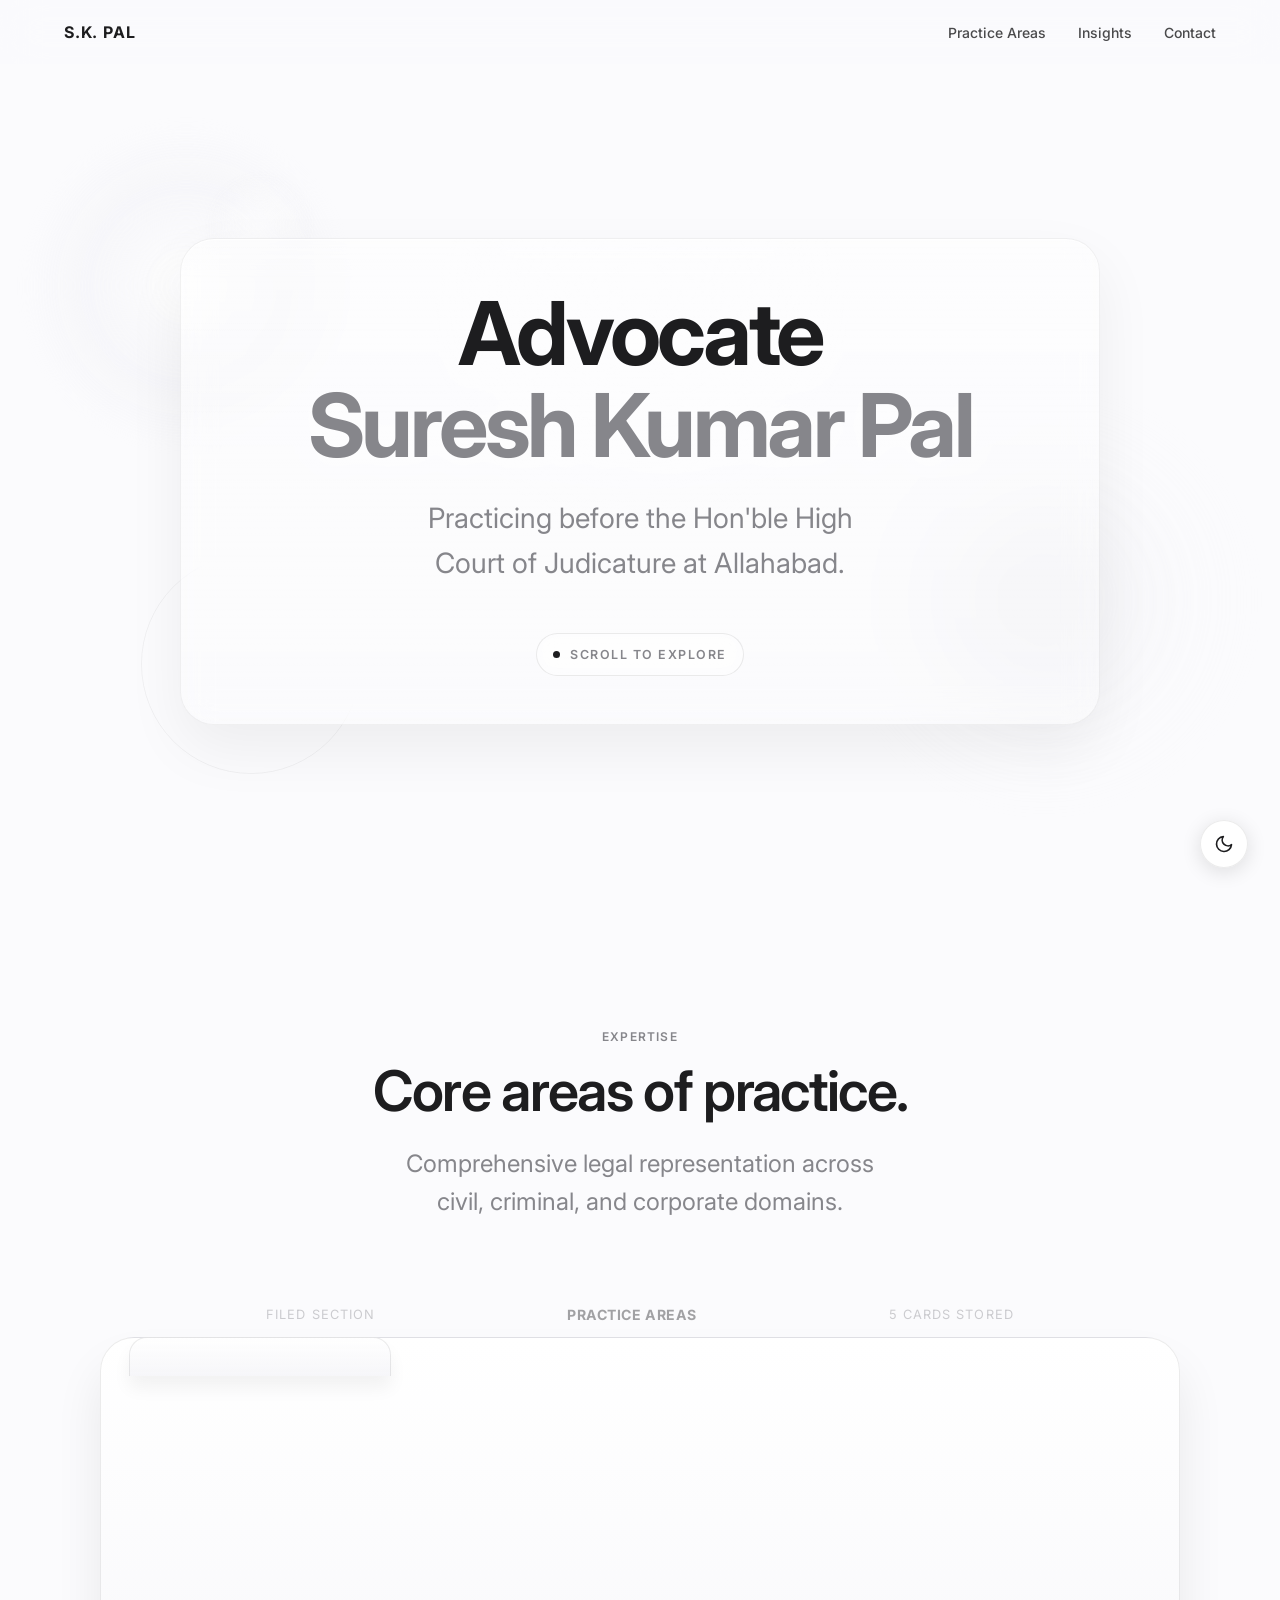
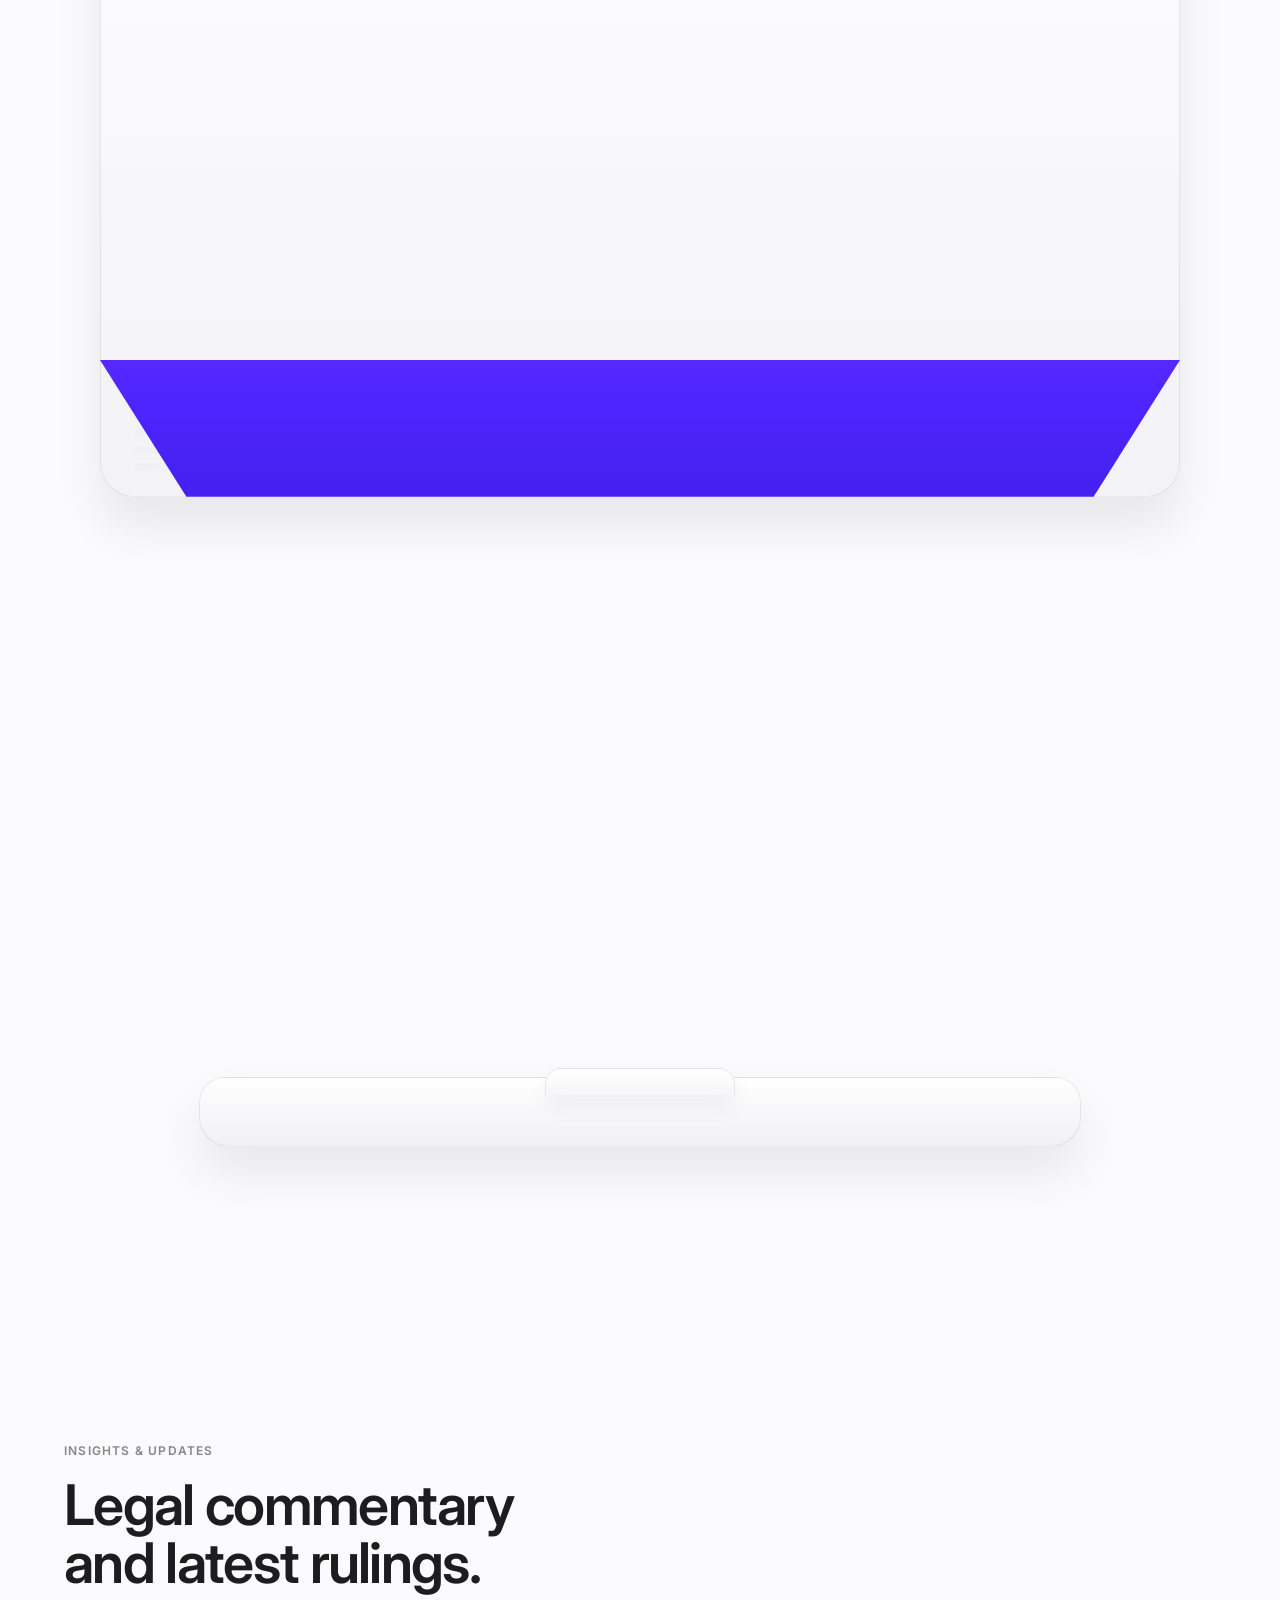
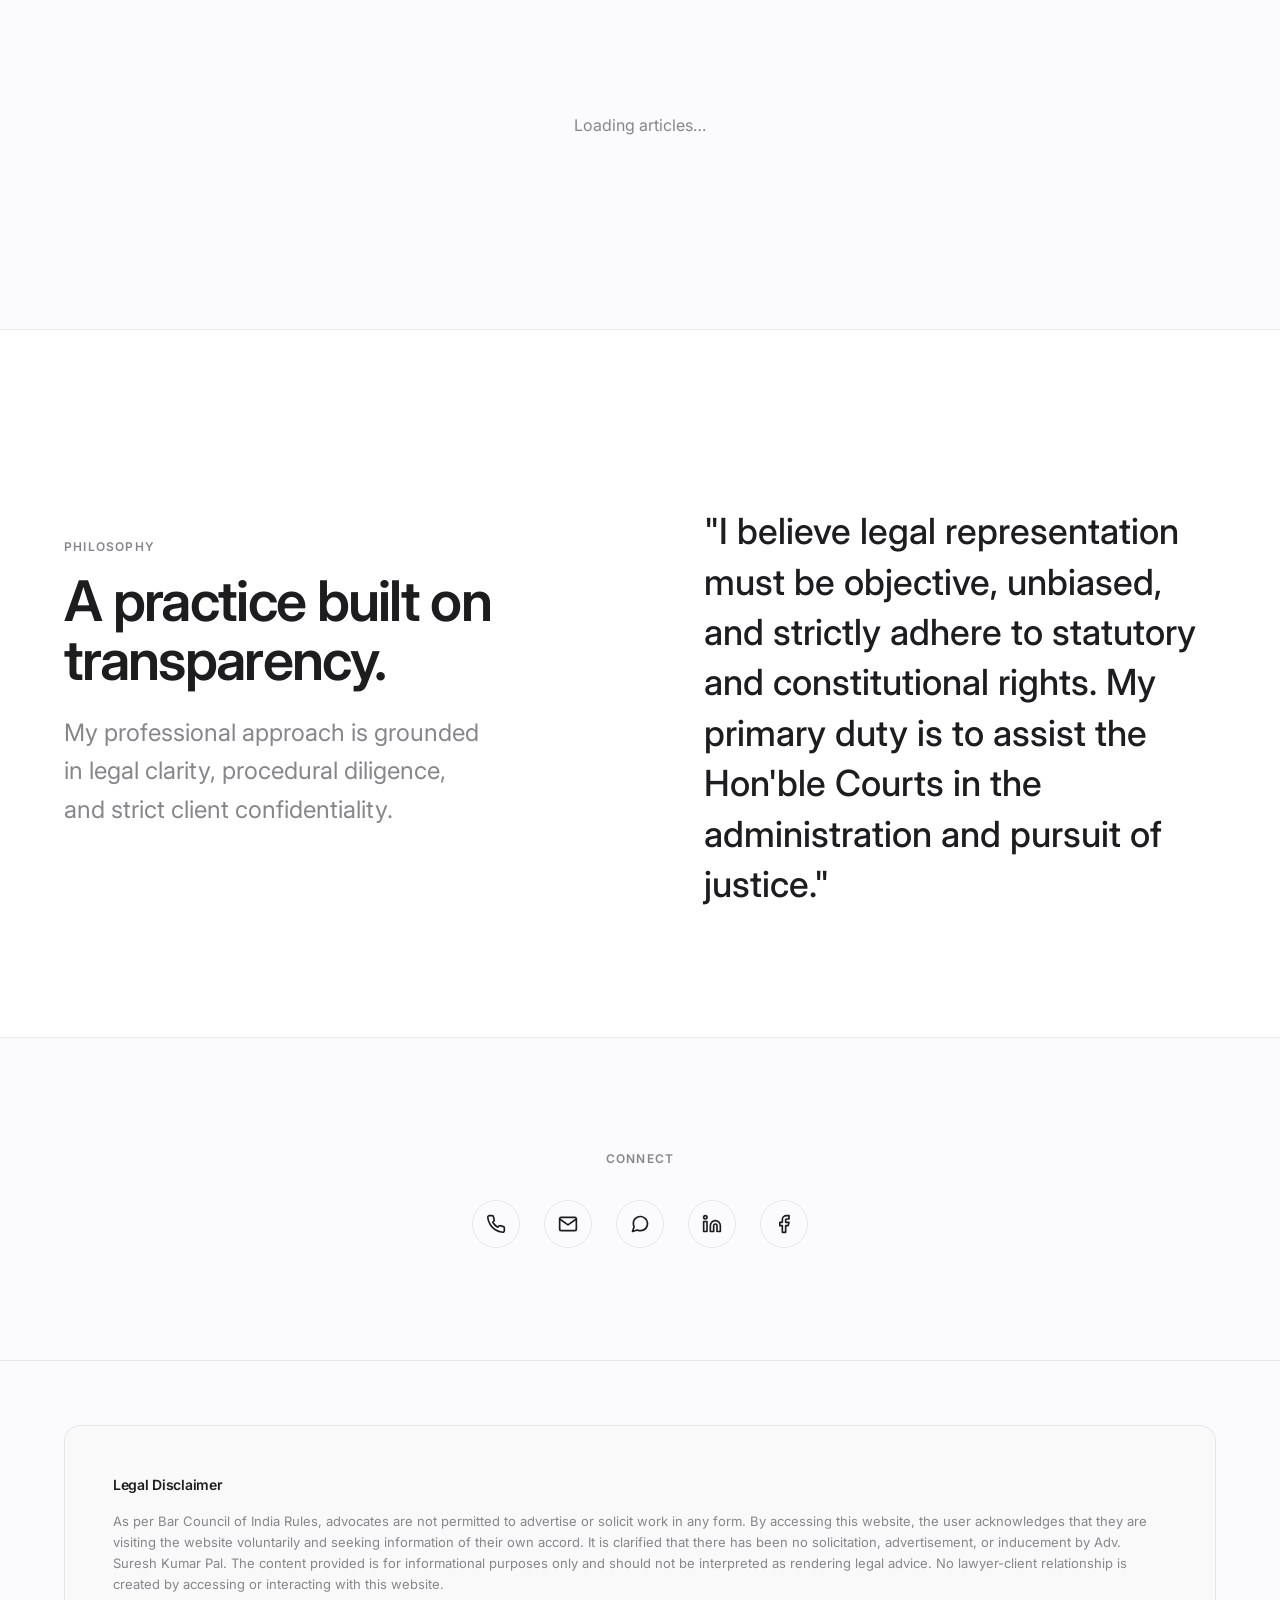
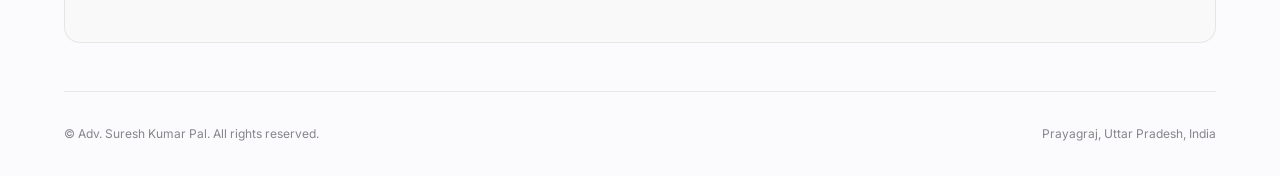
==== commit 5065def8: "feat: implement interactive 3D tilt and glow effects for cards using a centralized tilt.js script" ====
--- a/index.html
+++ b/index.html
@@ -1044,17 +1044,42 @@
       cursor: pointer;
       min-height: 240px;
       -webkit-tap-highlight-color: transparent;
+      
+      /* 3D Properties */
+      transform-style: preserve-3d;
+      will-change: transform;
+      position: relative;
+      transform: perspective(1200px) rotateX(var(--card-tilt-x, 0deg)) rotateY(var(--card-tilt-y, 0deg)) translateZ(var(--pointer-depth, 0px)) translateY(var(--base-shift-y, 0px)) scale(var(--press-scale, 1));
+    }
+
+    .article-card::before {
+      content: '';
+      position: absolute;
+      inset: 0;
+      border-radius: inherit;
+      background:
+        radial-gradient(circle at var(--glow-x, 50%) var(--glow-y, 20%), rgba(255, 255, 255, 0.45), transparent 38%),
+        linear-gradient(180deg, rgba(255, 255, 255, 0.2), transparent 48%);
+      opacity: calc(0.2 + var(--pointer-active, 0) * 0.65);
+      pointer-events: none;
+      transition: opacity 0.3s var(--ease);
+      z-index: 10;
     }
 
     .article-card:active {
-      transform: scale(0.97);
+      --press-scale: 0.97;
       transition: transform 0.1s ease-out;
     }
 
     .article-card:hover {
-      transform: translateY(-4px);
+      --base-shift-y: -4px;
       box-shadow: 0 16px 40px rgba(0, 0, 0, 0.08);
       border-color: rgba(0, 0, 0, 0.14);
+    }
+    
+    .article-tag, .article-card-title, .article-card-excerpt, .article-card-footer {
+      transform: translateZ(calc(var(--pointer-active, 0) * 24px));
+      transition: transform 0.4s var(--ease);
     }
 
     .article-tag {
@@ -1974,37 +1999,7 @@
       });
     }
 
-    if (!prefersReducedMotion) {
-      practiceCards.forEach((card) => {
-        card.addEventListener('pointermove', (event) => {
-          const rect = card.getBoundingClientRect();
-          const x = (event.clientX - rect.left) / rect.width;
-          const y = (event.clientY - rect.top) / rect.height;
-          const tiltY = (x - 0.5) * 10;
-          const tiltX = (0.5 - y) * 10;
-
-          card.style.setProperty('--card-tilt-x', `${tiltX.toFixed(2)}deg`);
-          card.style.setProperty('--card-tilt-y', `${tiltY.toFixed(2)}deg`);
-          card.style.setProperty('--pointer-shift-y', `${((0.5 - y) * -10).toFixed(2)}px`);
-          card.style.setProperty('--pointer-depth', `18px`);
-          card.style.setProperty('--glow-x', `${(x * 100).toFixed(2)}%`);
-          card.style.setProperty('--glow-y', `${(y * 100).toFixed(2)}%`);
-          card.style.setProperty('--pointer-active', '1');
-        });
-
-        card.addEventListener('pointerleave', () => {
-          card.style.setProperty('--card-tilt-x', '0deg');
-          card.style.setProperty('--card-tilt-y', '0deg');
-          card.style.setProperty('--pointer-shift-y', '0px');
-          card.style.setProperty('--pointer-depth', '0px');
-          card.style.setProperty('--pointer-active', '0');
-          card.style.setProperty('--glow-x', '50%');
-          card.style.setProperty('--glow-y', '20%');
-        });
-      });
-    }
-
-    if (hero && heroContent && !prefersReducedMotion) {
+    }    if (hero && heroContent && !prefersReducedMotion) {
       hero.addEventListener('pointermove', (event) => {
         const rect = hero.getBoundingClientRect();
         const x = (event.clientX - rect.left) / rect.width;
@@ -2285,6 +2280,7 @@
       <line x1="18.36" y1="5.64" x2="19.78" y2="4.22"></line>
     </svg>
   </button>
+  <script src="tilt.js"></script>
 </body>
 
 </html>
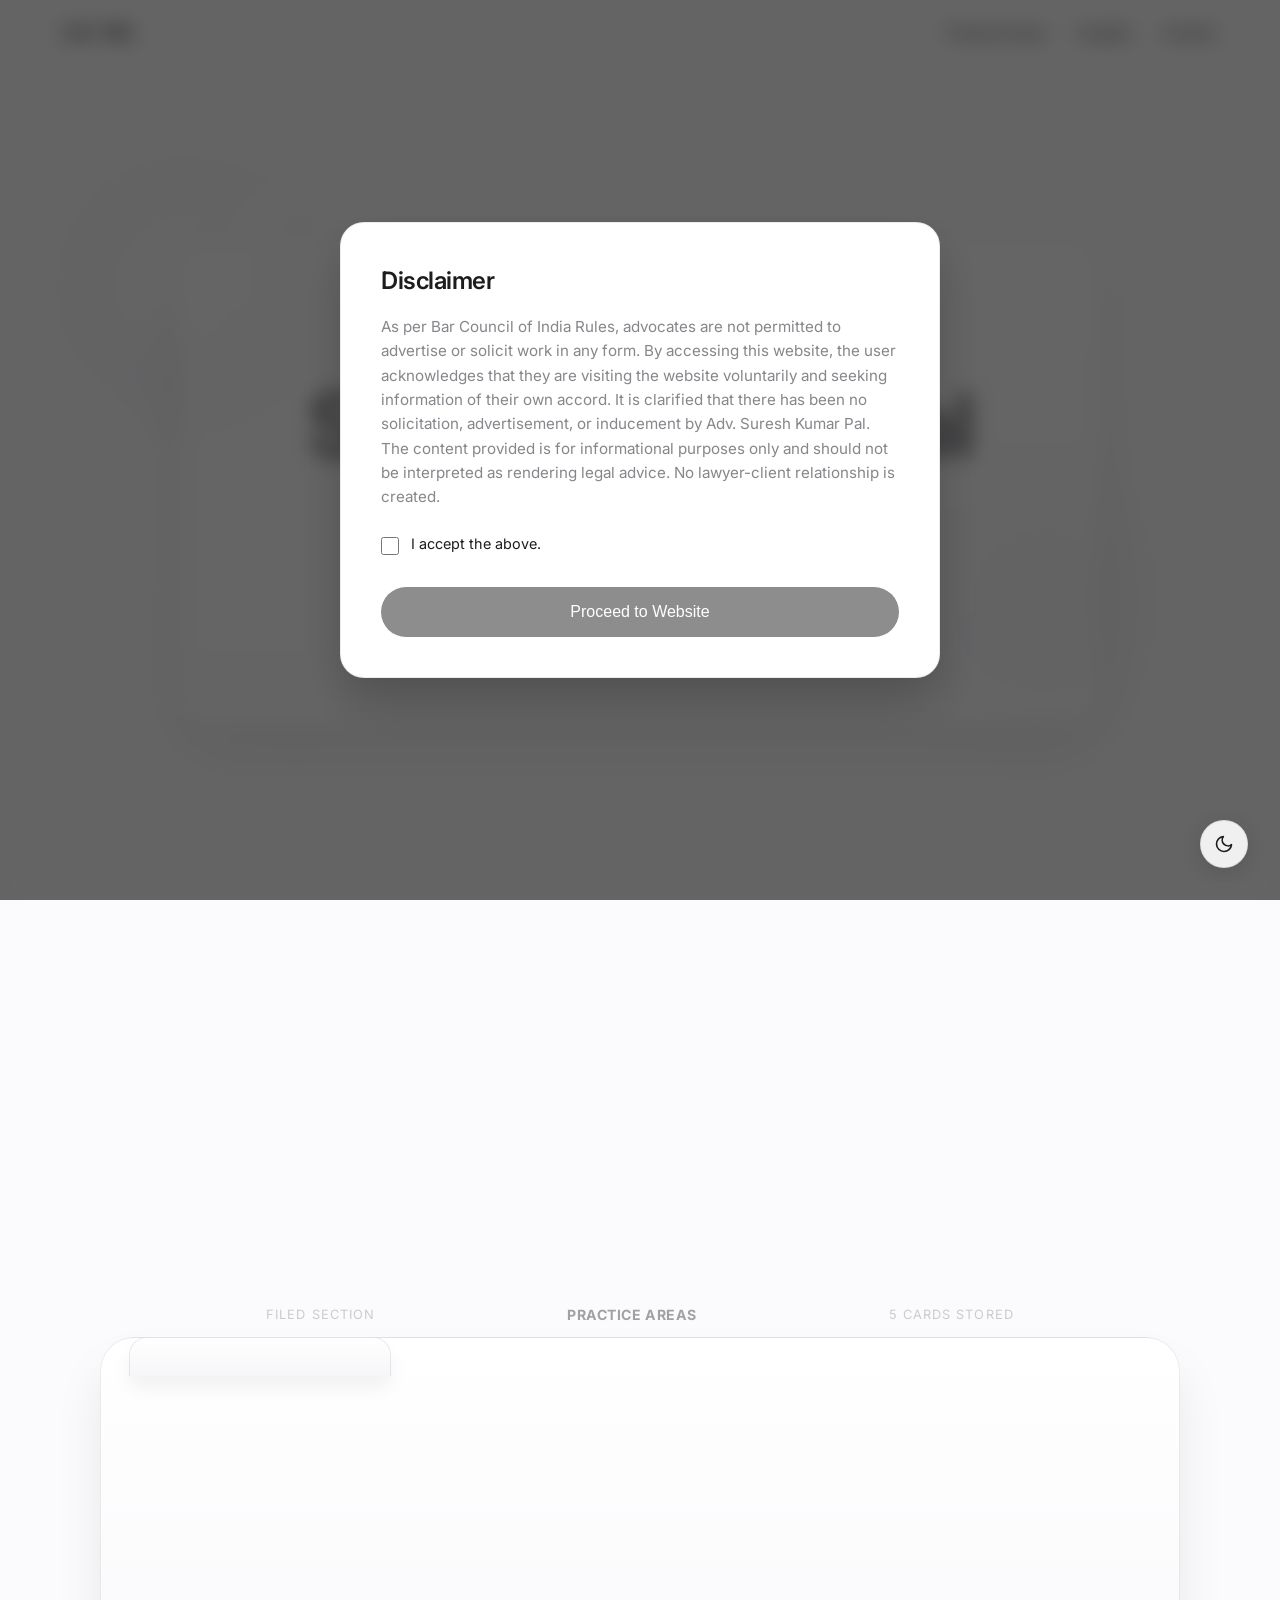
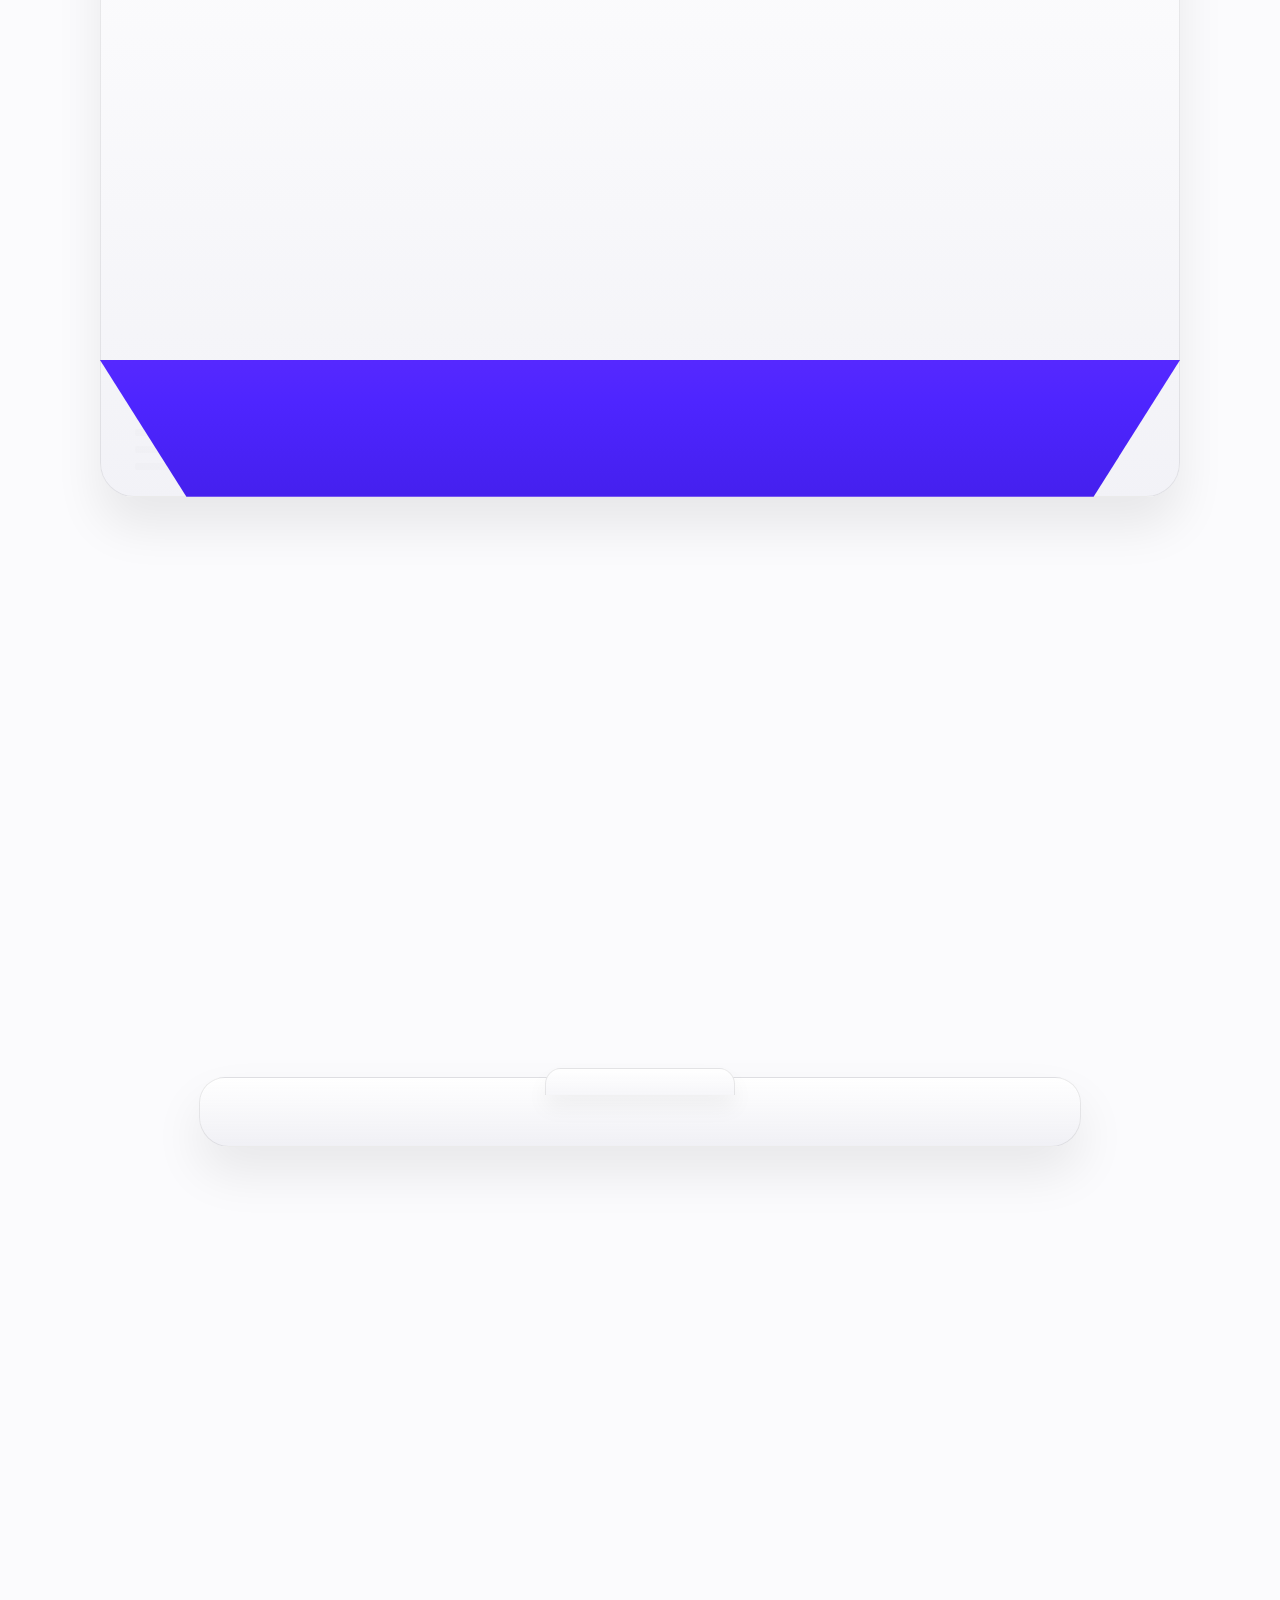
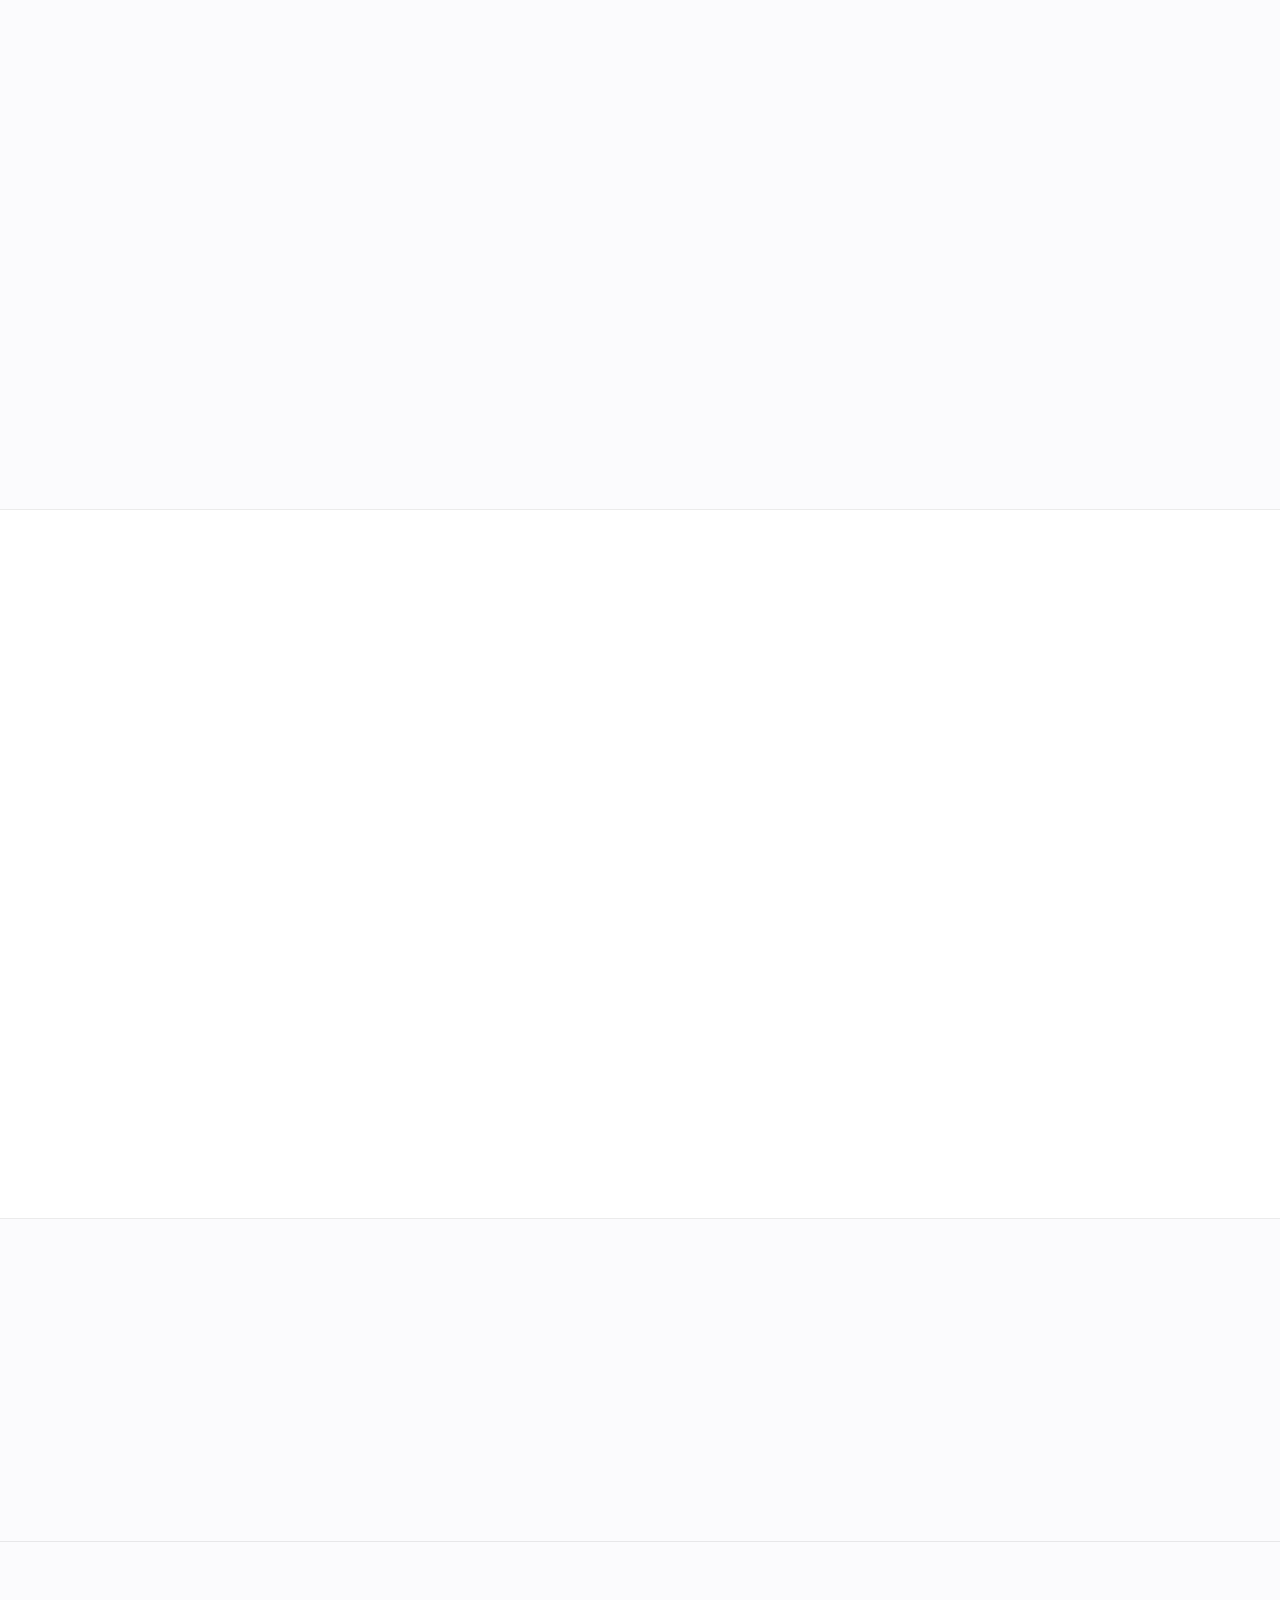
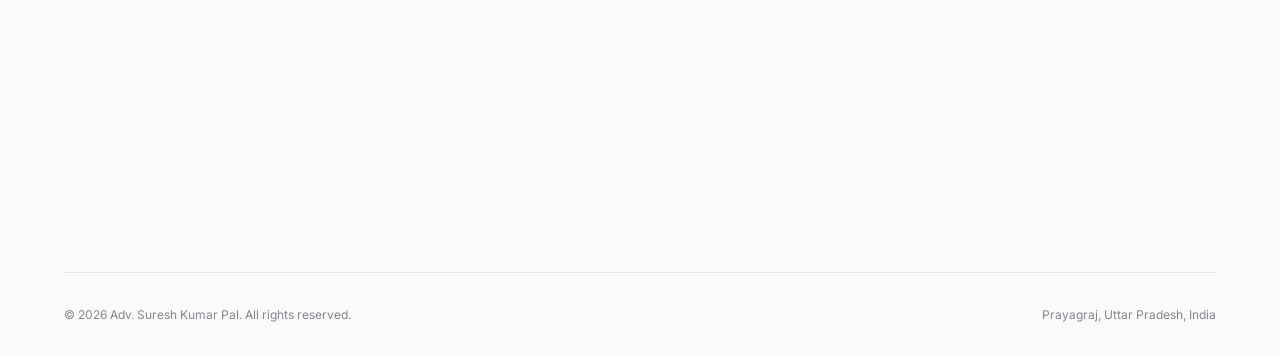
==== commit 852078af: "fix: remove extraneous closing brace in hero animation event listener" ====
--- a/index.html
+++ b/index.html
@@ -1999,7 +1999,7 @@
       });
     }
 
-    }    if (hero && heroContent && !prefersReducedMotion) {
+    if (hero && heroContent && !prefersReducedMotion) {
       hero.addEventListener('pointermove', (event) => {
         const rect = hero.getBoundingClientRect();
         const x = (event.clientX - rect.left) / rect.width;
